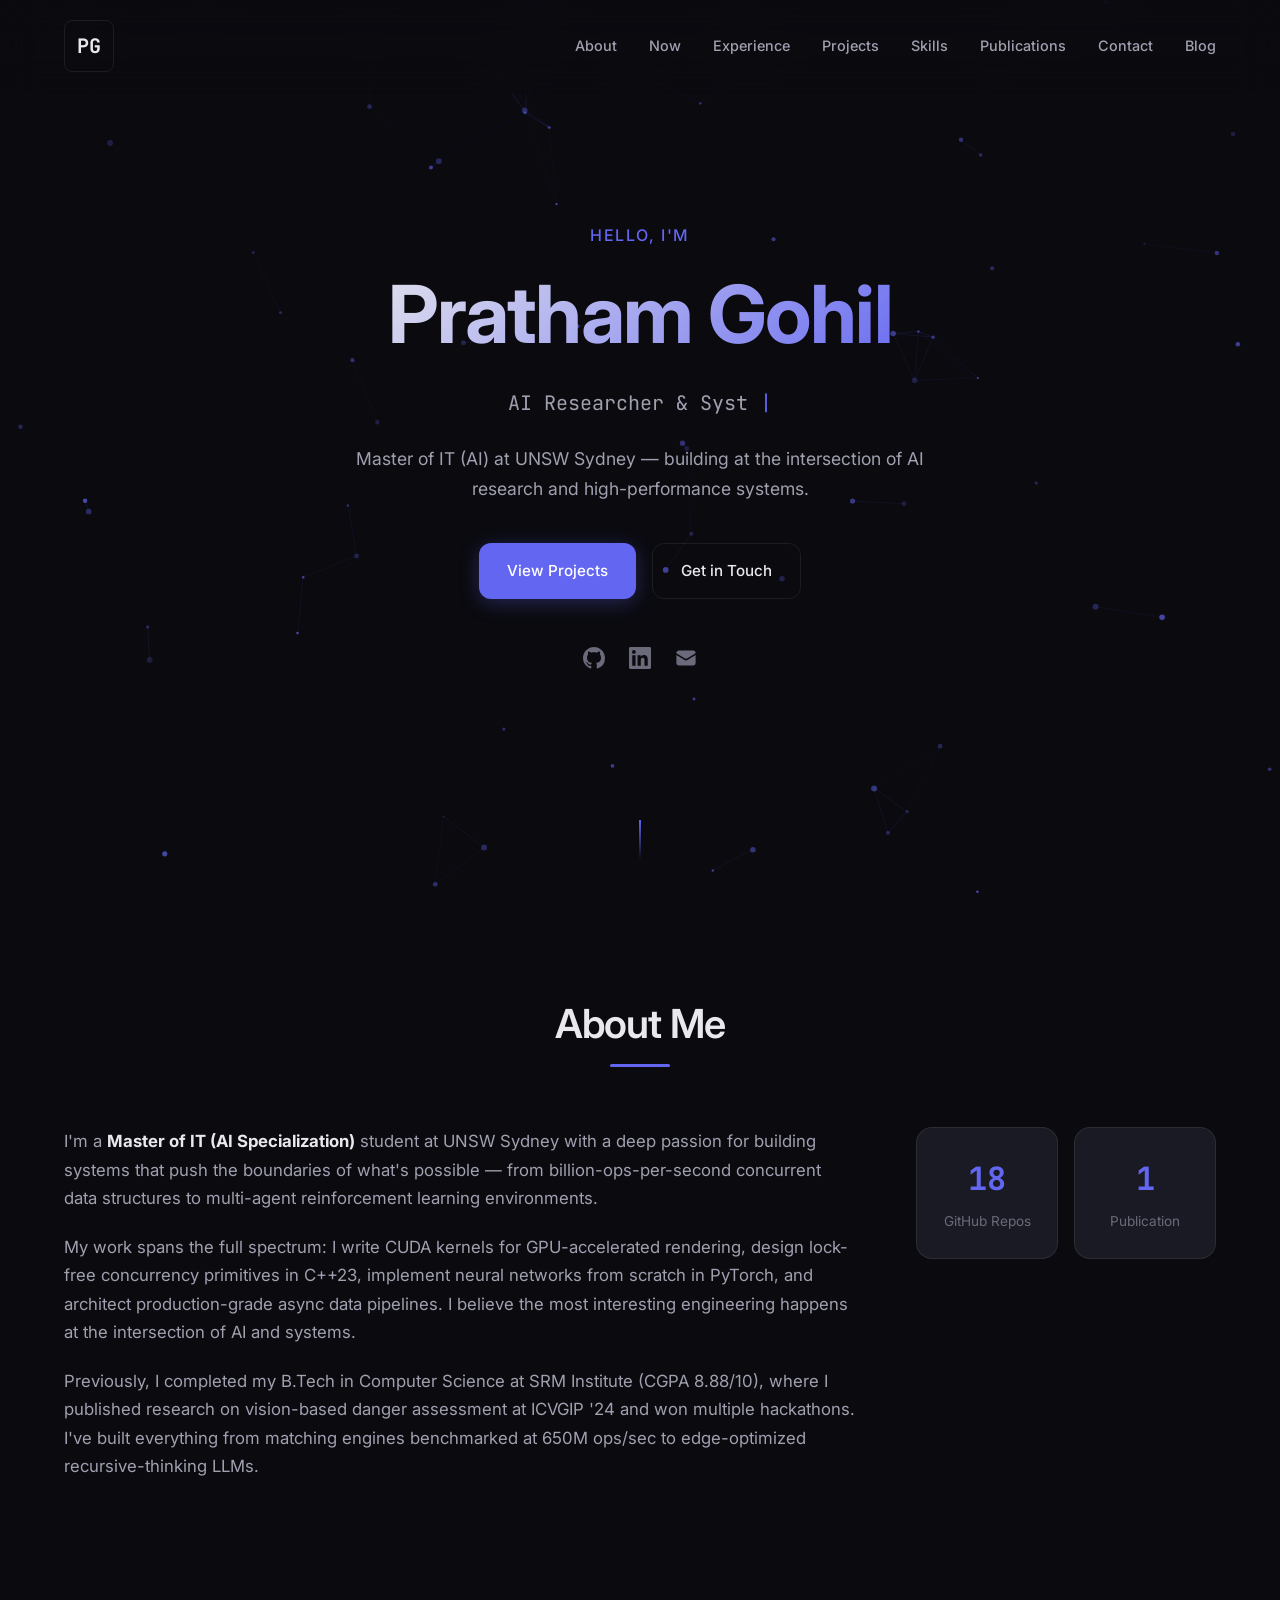
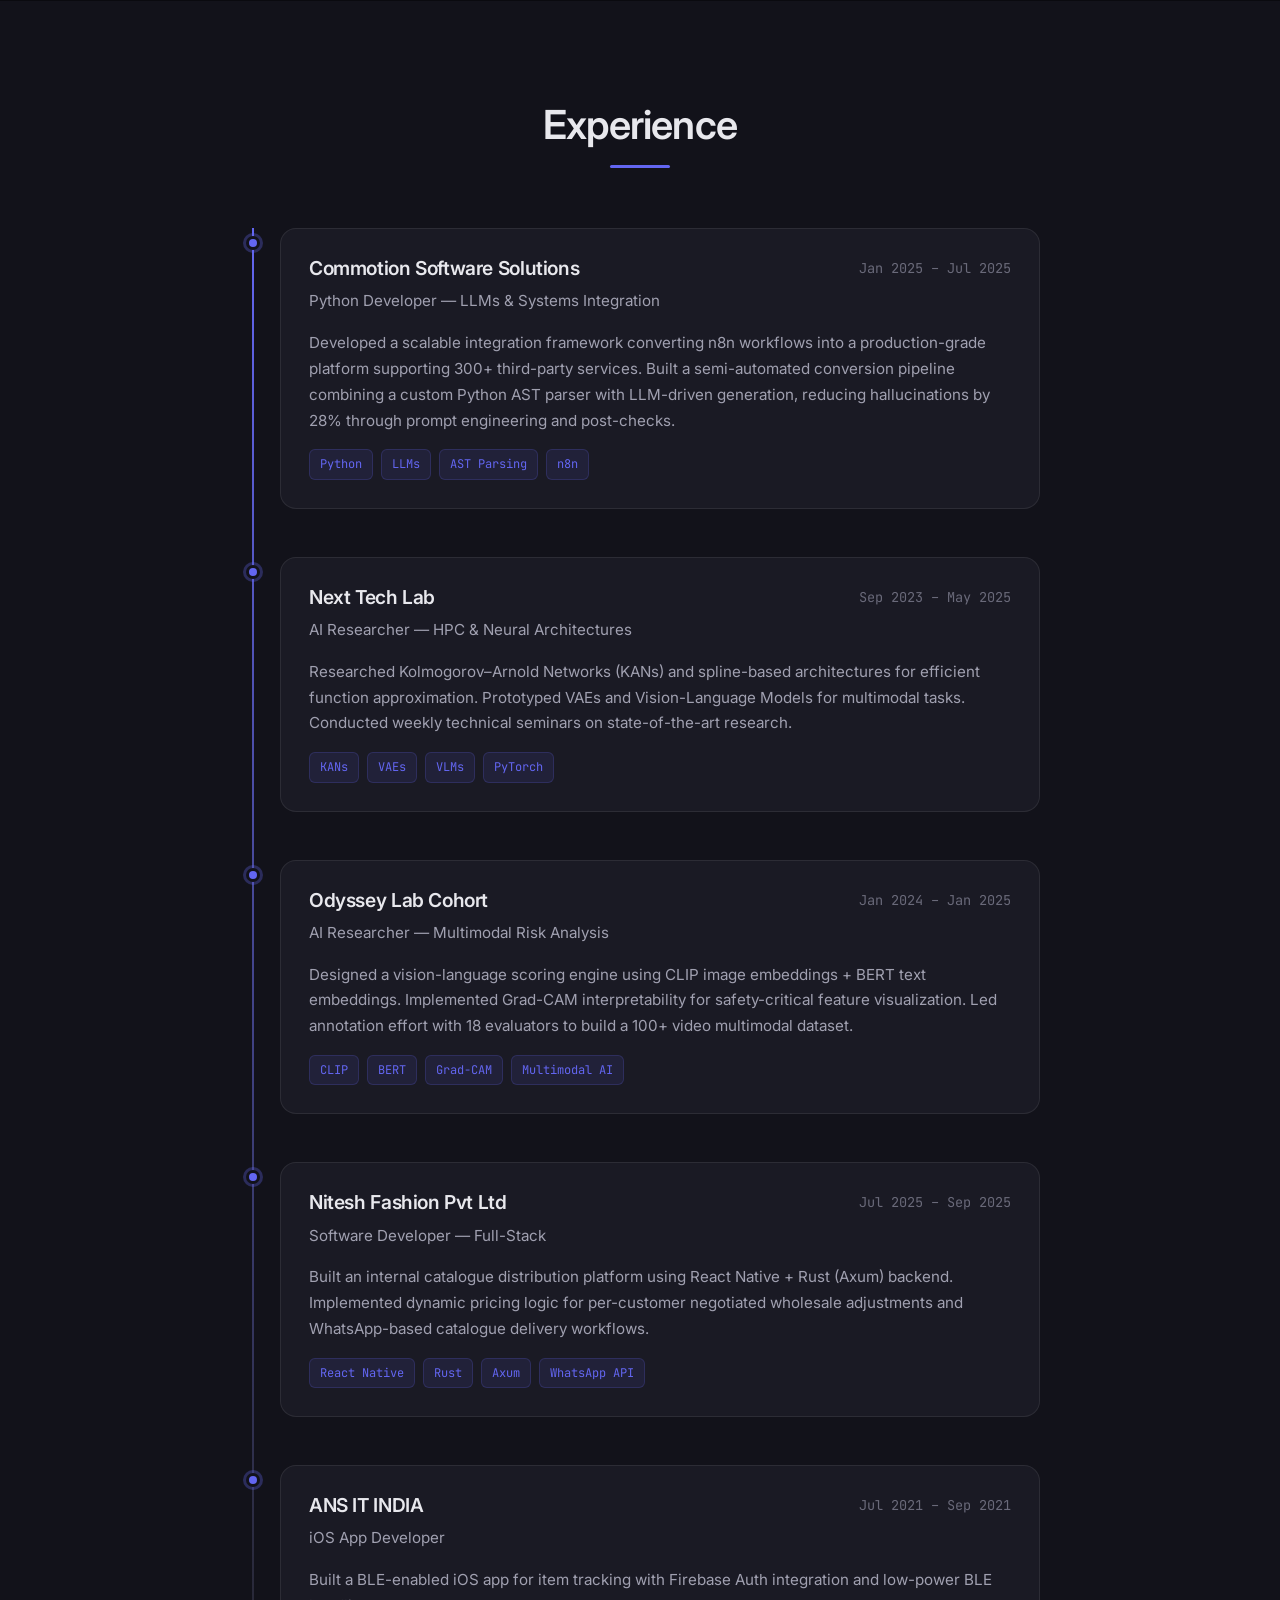
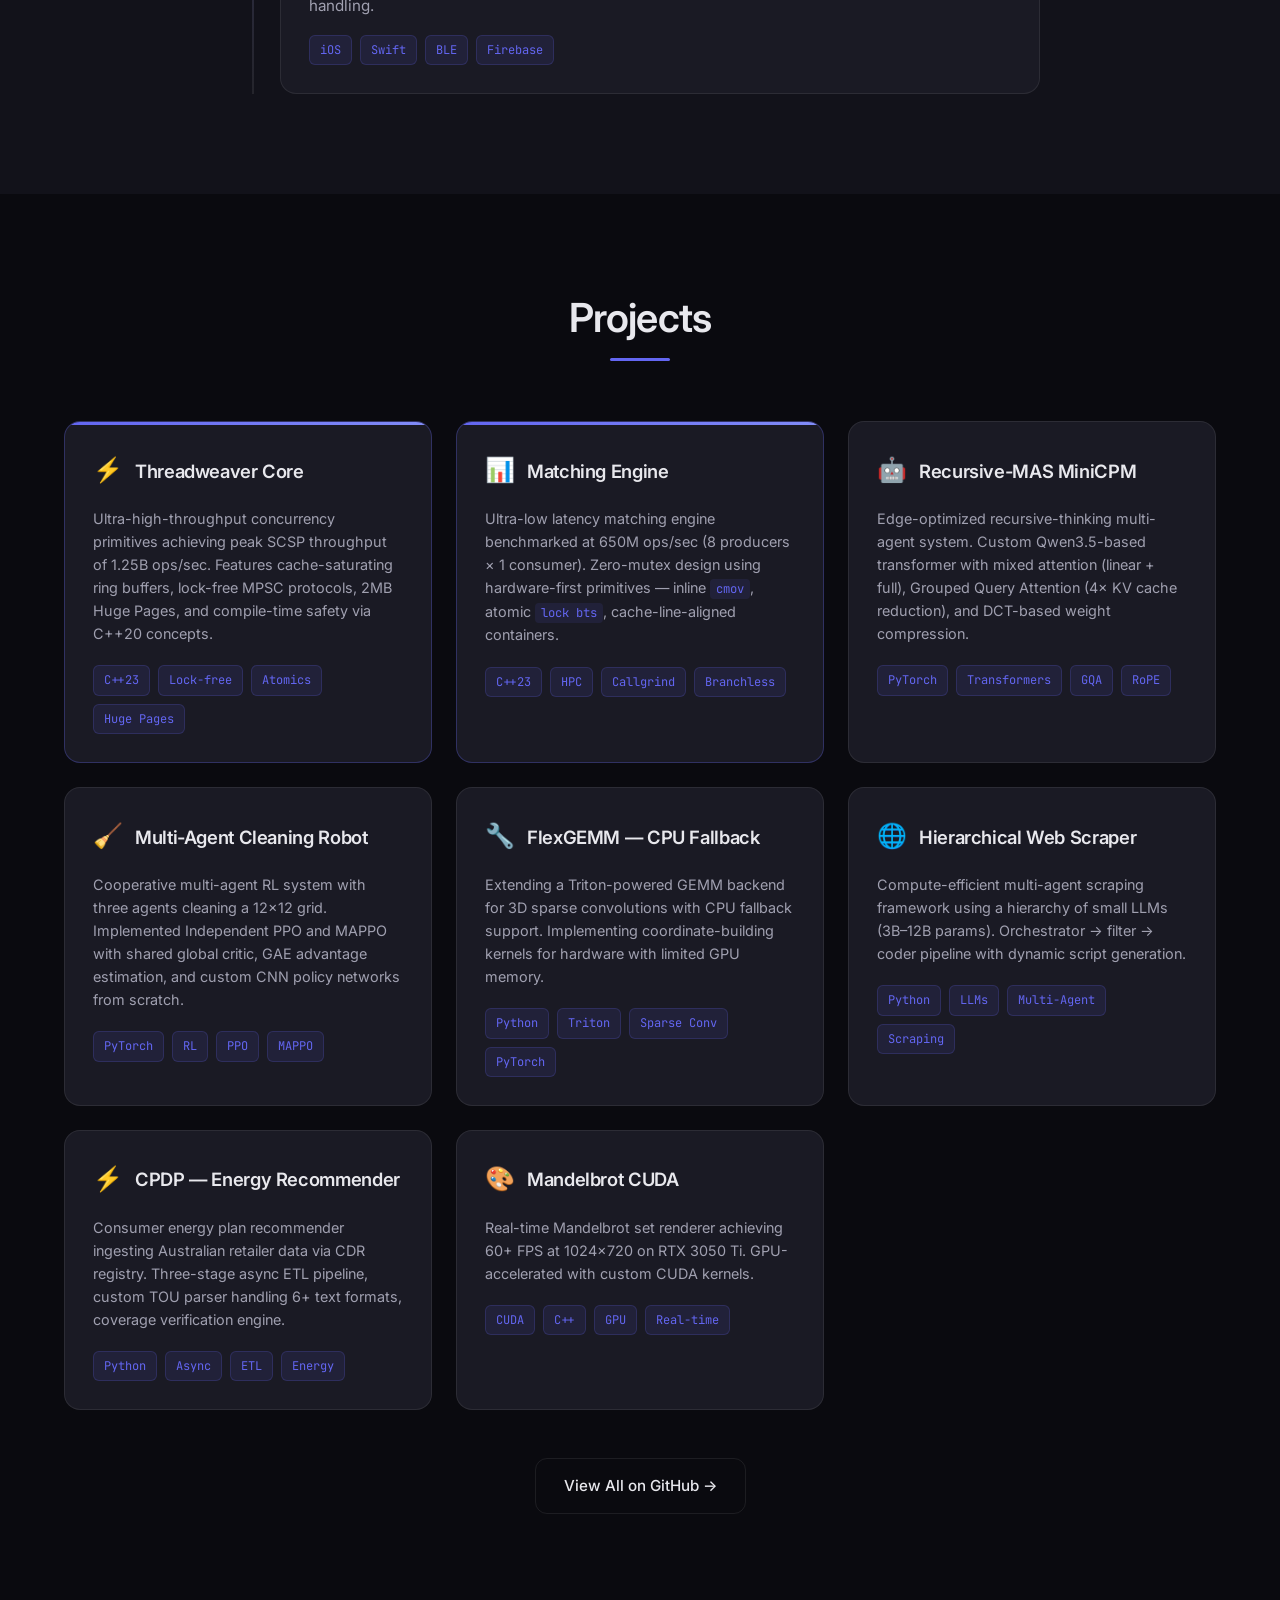
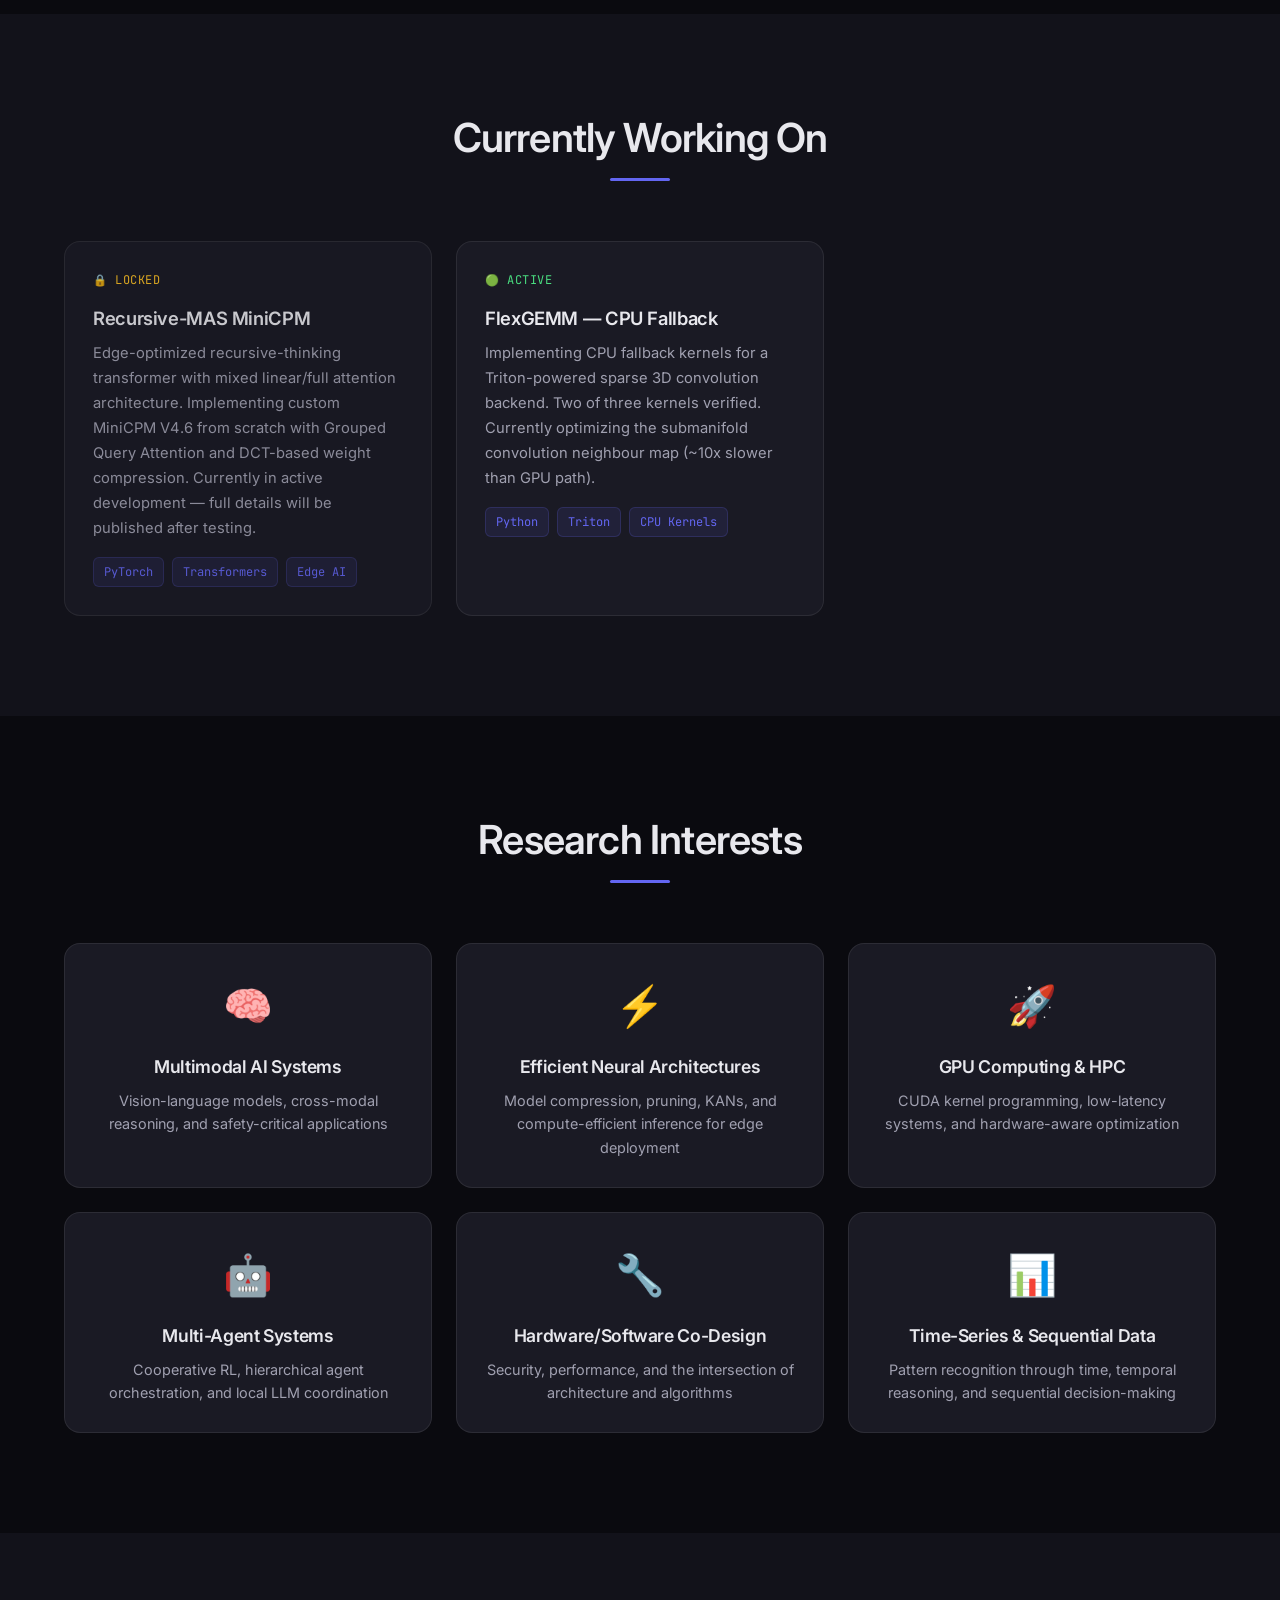
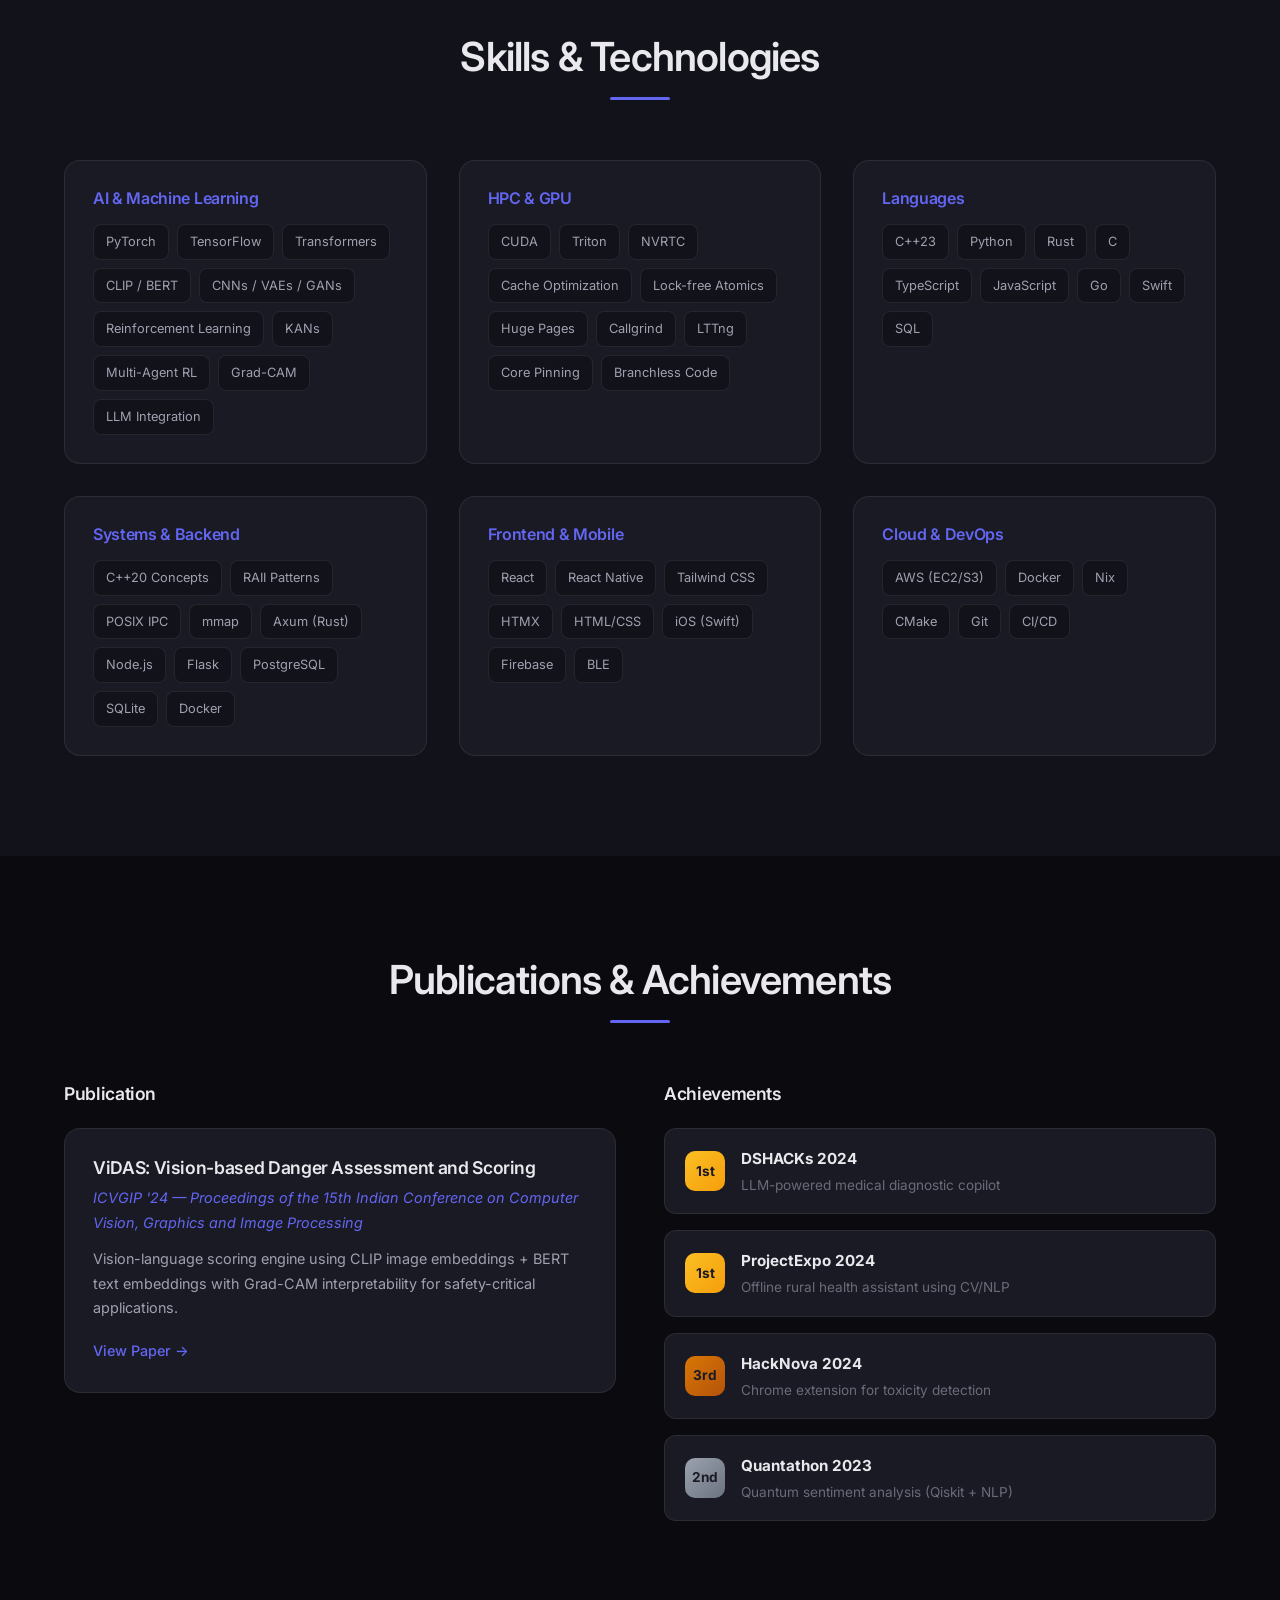
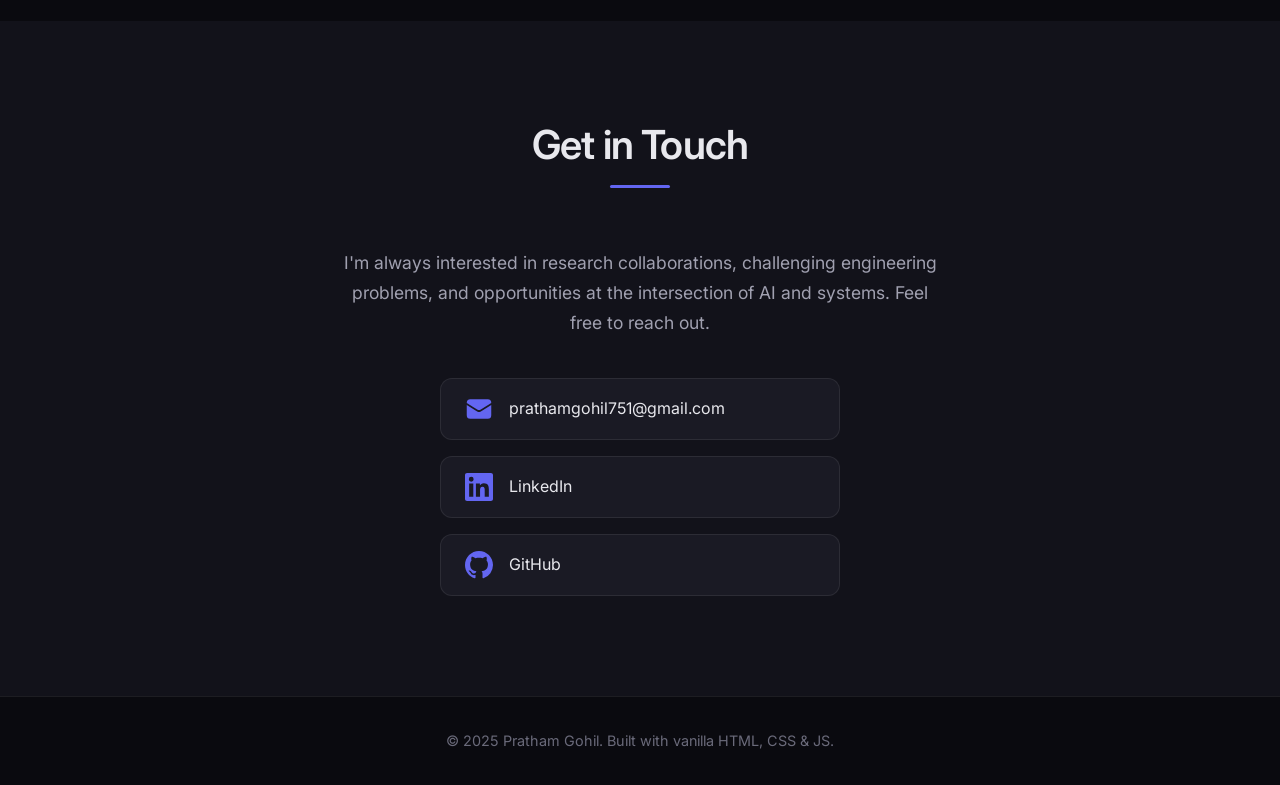
==== index.html @ 74c0bf1a "First commit: Made the website stuff." ====
<!DOCTYPE html>
<html lang="en">
<head>
    <meta charset="UTF-8">
    <meta name="viewport" content="width=device-width, initial-scale=1.0">
    <title>Pratham Gohil — AI & Systems Engineer</title>
    <meta name="description" content="Pratham Gohil — Master of IT (AI) at UNSW. Building at the intersection of AI/ML research and high-performance systems.">
    <link rel="stylesheet" href="styles.css">
    <link rel="icon" type="image/svg+xml" href="favicon.svg">
    <link rel="preconnect" href="https://fonts.googleapis.com">
    <link rel="preconnect" href="https://fonts.gstatic.com" crossorigin>
    <link href="https://fonts.googleapis.com/css2?family=Inter:wght@300;400;500;600;700&family=JetBrains+Mono:wght@400;500;700&display=swap" rel="stylesheet">
</head>
<body>
    <!-- Navigation -->
    <nav class="navbar" id="navbar">
        <div class="nav-container">
            <a href="#hero" class="nav-logo">PG</a>
            <button class="nav-toggle" id="navToggle" aria-label="Toggle navigation">
                <span></span><span></span><span></span>
            </button>
            <ul class="nav-links" id="navLinks">
                <li><a href="#about">About</a></li>
                <li><a href="#now">Now</a></li>
                <li><a href="#experience">Experience</a></li>
                <li><a href="#projects">Projects</a></li>
                <li><a href="#skills">Skills</a></li>
                <li><a href="#publications">Publications</a></li>
                <li><a href="#contact">Contact</a></li>
                <li><a href="blog.html">Blog</a></li>
            </ul>
        </div>
    </nav>

    <!-- Hero Section -->
    <section class="hero" id="hero">
        <div class="hero-bg">
            <canvas id="heroCanvas"></canvas>
        </div>
        <div class="hero-content">
            <p class="hero-greeting">Hello, I'm</p>
            <h1 class="hero-name">Pratham Gohil</h1>
            <div class="hero-tagline">
                <span class="tagline-line" id="taglineLine"></span>
                <span class="cursor">|</span>
            </div>
            <p class="hero-subtitle">Master of IT (AI) at UNSW Sydney — building at the intersection of AI research and high-performance systems.</p>
            <div class="hero-cta">
                <a href="#projects" class="btn btn-primary">View Projects</a>
                <a href="#contact" class="btn btn-outline">Get in Touch</a>
            </div>
            <div class="hero-links">
                <a href="https://github.com/RisingRedstone" target="_blank" rel="noopener" aria-label="GitHub">
                    <svg viewBox="0 0 24 24" width="22" height="22" fill="currentColor"><path d="M12 0C5.37 0 0 5.37 0 12c0 5.31 3.435 9.795 8.205 11.385.6.105.825-.255.825-.57 0-.285-.015-1.23-.015-2.235-3.015.555-3.795-.735-4.035-1.41-.135-.345-.72-1.41-1.23-1.695-.42-.225-1.02-.78-.015-.795.945-.015 1.62.87 1.845 1.23 1.08 1.815 2.805 1.305 3.495.99.105-.78.42-1.305.765-1.605-2.67-.3-5.46-1.335-5.46-5.925 0-1.305.465-2.385 1.23-3.225-.12-.3-.54-1.53.12-3.18 0 0 1.005-.315 3.3 1.23.96-.27 1.98-.405 3-.405s2.04.135 3 .405c2.295-1.56 3.3-1.23 3.3-1.23.66 1.65.24 2.88.12 3.18.765.84 1.23 1.905 1.23 3.225 0 4.605-2.805 5.625-5.475 5.925.435.375.81 1.095.81 2.22 0 1.605-.015 2.895-.015 3.3 0 .315.225.69.825.57A12.02 12.02 0 0024 12c0-6.63-5.37-12-12-12z"/></svg>
                </a>
                <a href="https://linkedin.com/in/pratham-gohil-110802173/" target="_blank" rel="noopener" aria-label="LinkedIn">
                    <svg viewBox="0 0 24 24" width="22" height="22" fill="currentColor"><path d="M20.447 20.452h-3.554v-5.569c0-1.328-.027-3.037-1.852-3.037-1.853 0-2.136 1.445-2.136 2.939v5.667H9.351V9h3.414v1.561h.046c.477-.9 1.637-1.85 3.37-1.85 3.601 0 4.267 2.37 4.267 5.455v6.286zM5.337 7.433a2.062 2.062 0 01-2.063-2.065 2.064 2.064 0 112.063 2.065zm1.782 13.019H3.555V9h3.564v11.452zM22.225 0H1.771C.792 0 0 .774 0 1.729v20.542C0 23.227.792 24 1.771 24h20.451C23.2 24 24 23.227 24 22.271V1.729C24 .774 23.2 0 22.222 0h.003z"/></svg>
                </a>
                <a href="mailto:prathamgohil751@gmail.com" aria-label="Email">
                    <svg viewBox="0 0 24 24" width="22" height="22" fill="currentColor"><path d="M1.5 8.67v8.58a3 3 0 003 3h15a3 3 0 003-3V8.67l-8.928 5.493a3 3 0 01-3.144 0L1.5 8.67z"/><path d="M22.5 6.908V6.72a3 3 0 00-3-3h-15a3 3 0 00-3 3v.188l8.928 5.493a3 3 0 003.144 0l8.928-5.493z"/></svg>
                </a>
            </div>
        </div>
        <div class="scroll-indicator">
            <span></span>
        </div>
    </section>

    <!-- About Section -->
    <section class="section" id="about">
        <div class="container">
            <h2 class="section-title">About Me</h2>
            <div class="about-grid">
                <div class="about-text">
                    <p>I'm a <strong>Master of IT (AI Specialization)</strong> student at UNSW Sydney with a deep passion for building systems that push the boundaries of what's possible — from billion-ops-per-second concurrent data structures to multi-agent reinforcement learning environments.</p>
                    <p>My work spans the full spectrum: I write CUDA kernels for GPU-accelerated rendering, design lock-free concurrency primitives in C++23, implement neural networks from scratch in PyTorch, and architect production-grade async data pipelines. I believe the most interesting engineering happens at the intersection of AI and systems.</p>
                    <p>Previously, I completed my B.Tech in Computer Science at SRM Institute (CGPA 8.88/10), where I published research on vision-based danger assessment at ICVGIP '24 and won multiple hackathons. I've built everything from matching engines benchmarked at 650M ops/sec to edge-optimized recursive-thinking LLMs.</p>
                </div>
                <div class="about-stats">
                    <div class="stat-card">
                        <span class="stat-number">18</span>
                        <span class="stat-label">GitHub Repos</span>
                    </div>
                    <div class="stat-card">
                        <span class="stat-number">1</span>
                        <span class="stat-label">Publication</span>
                    </div>
                </div>
            </div>
        </div>
    </section>

    <!-- Experience Section -->
    <section class="section section-alt" id="experience">
        <div class="container">
            <h2 class="section-title">Experience</h2>
            <div class="timeline">
                <div class="timeline-item">
                    <div class="timeline-marker"></div>
                    <div class="timeline-content">
                        <div class="timeline-header">
                            <h3>Commotion Software Solutions</h3>
                            <span class="timeline-date">Jan 2025 – Jul 2025</span>
                        </div>
                        <p class="timeline-role">Python Developer — LLMs & Systems Integration</p>
                        <p>Developed a scalable integration framework converting n8n workflows into a production-grade platform supporting 300+ third-party services. Built a semi-automated conversion pipeline combining a custom Python AST parser with LLM-driven generation, reducing hallucinations by 28% through prompt engineering and post-checks.</p>
                        <div class="tech-tags">
                            <span>Python</span><span>LLMs</span><span>AST Parsing</span><span>n8n</span>
                        </div>
                    </div>
                </div>
                <div class="timeline-item">
                    <div class="timeline-marker"></div>
                    <div class="timeline-content">
                        <div class="timeline-header">
                            <h3>Next Tech Lab</h3>
                            <span class="timeline-date">Sep 2023 – May 2025</span>
                        </div>
                        <p class="timeline-role">AI Researcher — HPC & Neural Architectures</p>
                        <p>Researched Kolmogorov–Arnold Networks (KANs) and spline-based architectures for efficient function approximation. Prototyped VAEs and Vision-Language Models for multimodal tasks. Conducted weekly technical seminars on state-of-the-art research.</p>
                        <div class="tech-tags">
                            <span>KANs</span><span>VAEs</span><span>VLMs</span><span>PyTorch</span>
                        </div>
                    </div>
                </div>
                <div class="timeline-item">
                    <div class="timeline-marker"></div>
                    <div class="timeline-content">
                        <div class="timeline-header">
                            <h3>Odyssey Lab Cohort</h3>
                            <span class="timeline-date">Jan 2024 – Jan 2025</span>
                        </div>
                        <p class="timeline-role">AI Researcher — Multimodal Risk Analysis</p>
                        <p>Designed a vision-language scoring engine using CLIP image embeddings + BERT text embeddings. Implemented Grad-CAM interpretability for safety-critical feature visualization. Led annotation effort with 18 evaluators to build a 100+ video multimodal dataset.</p>
                        <div class="tech-tags">
                            <span>CLIP</span><span>BERT</span><span>Grad-CAM</span><span>Multimodal AI</span>
                        </div>
                    </div>
                </div>
                <div class="timeline-item">
                    <div class="timeline-marker"></div>
                    <div class="timeline-content">
                        <div class="timeline-header">
                            <h3>Nitesh Fashion Pvt Ltd</h3>
                            <span class="timeline-date">Jul 2025 – Sep 2025</span>
                        </div>
                        <p class="timeline-role">Software Developer — Full-Stack</p>
                        <p>Built an internal catalogue distribution platform using React Native + Rust (Axum) backend. Implemented dynamic pricing logic for per-customer negotiated wholesale adjustments and WhatsApp-based catalogue delivery workflows.</p>
                        <div class="tech-tags">
                            <span>React Native</span><span>Rust</span><span>Axum</span><span>WhatsApp API</span>
                        </div>
                    </div>
                </div>
                <div class="timeline-item">
                    <div class="timeline-marker"></div>
                    <div class="timeline-content">
                        <div class="timeline-header">
                            <h3>ANS IT INDIA</h3>
                            <span class="timeline-date">Jul 2021 – Sep 2021</span>
                        </div>
                        <p class="timeline-role">iOS App Developer</p>
                        <p>Built a BLE-enabled iOS app for item tracking with Firebase Auth integration and low-power BLE handling.</p>
                        <div class="tech-tags">
                            <span>iOS</span><span>Swift</span><span>BLE</span><span>Firebase</span>
                        </div>
                    </div>
                </div>
            </div>
        </div>
    </section>

    <!-- Projects Section -->
    <section class="section" id="projects">
        <div class="container">
            <h2 class="section-title">Projects</h2>
            <div class="projects-grid">
                <div class="project-card featured">
                    <div class="project-card-header">
                        <span class="project-icon">&#x26A1;</span>
                        <h3><a href="blog-threadweaver.html">Threadweaver Core</a></h3>
                    </div>
                    <p class="project-desc">Ultra-high-throughput concurrency primitives achieving peak SCSP throughput of 1.25B ops/sec. Features cache-saturating ring buffers, lock-free MPSC protocols, 2MB Huge Pages, and compile-time safety via C++20 concepts.</p>
                    <div class="tech-tags">
                        <span>C++23</span><span>Lock-free</span><span>Atomics</span><span>Huge Pages</span>
                    </div>
                </div>

                <div class="project-card featured">
                    <div class="project-card-header">
                        <span class="project-icon">&#x1F4CA;</span>
                        <h3><a href="blog-threadweaver.html">Matching Engine</a></h3>
                    </div>
                    <p class="project-desc">Ultra-low latency matching engine benchmarked at 650M ops/sec (8 producers × 1 consumer). Zero-mutex design using hardware-first primitives — inline <code>cmov</code>, atomic <code>lock bts</code>, cache-line-aligned containers.</p>
                    <div class="tech-tags">
                        <span>C++23</span><span>HPC</span><span>Callgrind</span><span>Branchless</span>
                    </div>
                </div>

                <div class="project-card">
                    <div class="project-card-header">
                        <span class="project-icon">&#x1F916;</span>
                        <h3><a href="blog-recursivemas.html">Recursive-MAS MiniCPM</a></h3>
                    </div>
                    <p class="project-desc">Edge-optimized recursive-thinking multi-agent system. Custom Qwen3.5-based transformer with mixed attention (linear + full), Grouped Query Attention (4× KV cache reduction), and DCT-based weight compression.</p>
                    <div class="tech-tags">
                        <span>PyTorch</span><span>Transformers</span><span>GQA</span><span>RoPE</span>
                    </div>
                </div>

                <div class="project-card">
                    <div class="project-card-header">
                        <span class="project-icon">&#x1F9F9;</span>
                        <h3><a href="blog-cleaning-robot.html">Multi-Agent Cleaning Robot</a></h3>
                    </div>
                    <p class="project-desc">Cooperative multi-agent RL system with three agents cleaning a 12×12 grid. Implemented Independent PPO and MAPPO with shared global critic, GAE advantage estimation, and custom CNN policy networks from scratch.</p>
                    <div class="tech-tags">
                        <span>PyTorch</span><span>RL</span><span>PPO</span><span>MAPPO</span>
                    </div>
                </div>

                <div class="project-card">
                    <div class="project-card-header">
                        <span class="project-icon">&#x1F527;</span>
                        <h3><a href="blog-flexgemm.html">FlexGEMM — CPU Fallback</a></h3>
                    </div>
                    <p class="project-desc">Extending a Triton-powered GEMM backend for 3D sparse convolutions with CPU fallback support. Implementing coordinate-building kernels for hardware with limited GPU memory.</p>
                    <div class="tech-tags">
                        <span>Python</span><span>Triton</span><span>Sparse Conv</span><span>PyTorch</span>
                    </div>
                </div>

                <div class="project-card">
                    <div class="project-card-header">
                        <span class="project-icon">&#x1F310;</span>
                        <h3>Hierarchical Web Scraper</h3>
                    </div>
                    <p class="project-desc">Compute-efficient multi-agent scraping framework using a hierarchy of small LLMs (3B–12B params). Orchestrator → filter → coder pipeline with dynamic script generation.</p>
                    <div class="tech-tags">
                        <span>Python</span><span>LLMs</span><span>Multi-Agent</span><span>Scraping</span>
                    </div>
                </div>

                <div class="project-card">
                    <div class="project-card-header">
                        <span class="project-icon">&#x26A1;</span>
                        <h3>CPDP — Energy Recommender</h3>
                    </div>
                    <p class="project-desc">Consumer energy plan recommender ingesting Australian retailer data via CDR registry. Three-stage async ETL pipeline, custom TOU parser handling 6+ text formats, coverage verification engine.</p>
                    <div class="tech-tags">
                        <span>Python</span><span>Async</span><span>ETL</span><span>Energy</span>
                    </div>
                </div>

                <div class="project-card">
                    <div class="project-card-header">
                        <span class="project-icon">&#x1F3A8;</span>
                        <h3>Mandelbrot CUDA</h3>
                    </div>
                    <p class="project-desc">Real-time Mandelbrot set renderer achieving 60+ FPS at 1024×720 on RTX 3050 Ti. GPU-accelerated with custom CUDA kernels.</p>
                    <div class="tech-tags">
                        <span>CUDA</span><span>C++</span><span>GPU</span><span>Real-time</span>
                    </div>
                </div>
            </div>
            <div class="projects-more">
                <a href="https://github.com/RisingRedstone" target="_blank" rel="noopener" class="btn btn-outline">View All on GitHub →</a>
            </div>
        </div>
    </section>

    <!-- Currently Working On Section -->
    <section class="section section-alt" id="now">
        <div class="container">
            <h2 class="section-title">Currently Working On</h2>
            <div class="now-grid">
                <div class="now-card locked">
                    <div class="now-card-header">
                        <span class="now-status">&#x1F512;</span>
                        <span class="now-label locked-label">Locked</span>
                    </div>
                    <h3>Recursive-MAS MiniCPM</h3>
                    <p>Edge-optimized recursive-thinking transformer with mixed linear/full attention architecture. Implementing custom MiniCPM V4.6 from scratch with Grouped Query Attention and DCT-based weight compression. Currently in active development — full details will be published after testing.</p>
                    <div class="tech-tags">
                        <span>PyTorch</span><span>Transformers</span><span>Edge AI</span>
                    </div>
                </div>
                <div class="now-card active">
                    <div class="now-card-header">
                        <span class="now-status">&#x1F7E2;</span>
                        <span class="now-label">Active</span>
                    </div>
                    <h3><a href="blog-flexgemm.html">FlexGEMM — CPU Fallback</a></h3>
                    <p>Implementing CPU fallback kernels for a Triton-powered sparse 3D convolution backend. Two of three kernels verified. Currently optimizing the submanifold convolution neighbour map (~10x slower than GPU path).</p>
                    <div class="tech-tags">
                        <span>Python</span><span>Triton</span><span>CPU Kernels</span>
                    </div>
                </div>
            </div>
        </div>
    </section>

    <!-- Research Interests Section -->
    <section class="section">
        <div class="container">
            <h2 class="section-title">Research Interests</h2>
            <div class="research-grid">
                <div class="research-item">
                    <span class="research-icon">&#x1F9E0;</span>
                    <h3>Multimodal AI Systems</h3>
                    <p>Vision-language models, cross-modal reasoning, and safety-critical applications</p>
                </div>
                <div class="research-item">
                    <span class="research-icon">&#x26A1;</span>
                    <h3>Efficient Neural Architectures</h3>
                    <p>Model compression, pruning, KANs, and compute-efficient inference for edge deployment</p>
                </div>
                <div class="research-item">
                    <span class="research-icon">&#x1F680;</span>
                    <h3>GPU Computing & HPC</h3>
                    <p>CUDA kernel programming, low-latency systems, and hardware-aware optimization</p>
                </div>
                <div class="research-item">
                    <span class="research-icon">&#x1F916;</span>
                    <h3>Multi-Agent Systems</h3>
                    <p>Cooperative RL, hierarchical agent orchestration, and local LLM coordination</p>
                </div>
                <div class="research-item">
                    <span class="research-icon">&#x1F527;</span>
                    <h3>Hardware/Software Co-Design</h3>
                    <p>Security, performance, and the intersection of architecture and algorithms</p>
                </div>
                <div class="research-item">
                    <span class="research-icon">&#x1F4CA;</span>
                    <h3>Time-Series & Sequential Data</h3>
                    <p>Pattern recognition through time, temporal reasoning, and sequential decision-making</p>
                </div>
            </div>
        </div>
    </section>

    <!-- Skills Section -->
    <section class="section section-alt" id="skills">
        <div class="container">
            <h2 class="section-title">Skills & Technologies</h2>
            <div class="skills-grid">
                <div class="skill-category">
                    <h3>AI & Machine Learning</h3>
                    <div class="skill-items">
                        <span>PyTorch</span>
                        <span>TensorFlow</span>
                        <span>Transformers</span>
                        <span>CLIP / BERT</span>
                        <span>CNNs / VAEs / GANs</span>
                        <span>Reinforcement Learning</span>
                        <span>KANs</span>
                        <span>Multi-Agent RL</span>
                        <span>Grad-CAM</span>
                        <span>LLM Integration</span>
                    </div>
                </div>
                <div class="skill-category">
                    <h3>HPC & GPU</h3>
                    <div class="skill-items">
                        <span>CUDA</span>
                        <span>Triton</span>
                        <span>NVRTC</span>
                        <span>Cache Optimization</span>
                        <span>Lock-free Atomics</span>
                        <span>Huge Pages</span>
                        <span>Callgrind</span>
                        <span>LTTng</span>
                        <span>Core Pinning</span>
                        <span>Branchless Code</span>
                    </div>
                </div>
                <div class="skill-category">
                    <h3>Languages</h3>
                    <div class="skill-items">
                        <span>C++23</span>
                        <span>Python</span>
                        <span>Rust</span>
                        <span>C</span>
                        <span>TypeScript</span>
                        <span>JavaScript</span>
                        <span>Go</span>
                        <span>Swift</span>
                        <span>SQL</span>
                    </div>
                </div>
                <div class="skill-category">
                    <h3>Systems & Backend</h3>
                    <div class="skill-items">
                        <span>C++20 Concepts</span>
                        <span>RAII Patterns</span>
                        <span>POSIX IPC</span>
                        <span>mmap</span>
                        <span>Axum (Rust)</span>
                        <span>Node.js</span>
                        <span>Flask</span>
                        <span>PostgreSQL</span>
                        <span>SQLite</span>
                        <span>Docker</span>
                    </div>
                </div>
                <div class="skill-category">
                    <h3>Frontend & Mobile</h3>
                    <div class="skill-items">
                        <span>React</span>
                        <span>React Native</span>
                        <span>Tailwind CSS</span>
                        <span>HTMX</span>
                        <span>HTML/CSS</span>
                        <span>iOS (Swift)</span>
                        <span>Firebase</span>
                        <span>BLE</span>
                    </div>
                </div>
                <div class="skill-category">
                    <h3>Cloud & DevOps</h3>
                    <div class="skill-items">
                        <span>AWS (EC2/S3)</span>
                        <span>Docker</span>
                        <span>Nix</span>
                        <span>CMake</span>
                        <span>Git</span>
                        <span>CI/CD</span>
                    </div>
                </div>
            </div>
        </div>
    </section>

    <!-- Publications Section -->
    <section class="section" id="publications">
        <div class="container">
            <h2 class="section-title">Publications & Achievements</h2>
            <div class="pub-achieve-grid">
                <div class="pub-section">
                    <h3>Publication</h3>
                    <div class="pub-card">
                        <h4>ViDAS: Vision-based Danger Assessment and Scoring</h4>
                        <p class="pub-venue">ICVGIP '24 — Proceedings of the 15th Indian Conference on Computer Vision, Graphics and Image Processing</p>
                        <p class="pub-desc">Vision-language scoring engine using CLIP image embeddings + BERT text embeddings with Grad-CAM interpretability for safety-critical applications.</p>
                        <a href="https://dl.acm.org/doi/10.1145/3702250.3702279" target="_blank" rel="noopener" class="pub-link">View Paper →</a>
                    </div>
                </div>
                <div class="achieve-section">
                    <h3>Achievements</h3>
                    <div class="achieve-list">
                        <div class="achieve-item">
                            <span class="achieve-badge gold">1st</span>
                            <div>
                                <strong>DSHACKs 2024</strong>
                                <p>LLM-powered medical diagnostic copilot</p>
                            </div>
                        </div>
                        <div class="achieve-item">
                            <span class="achieve-badge gold">1st</span>
                            <div>
                                <strong>ProjectExpo 2024</strong>
                                <p>Offline rural health assistant using CV/NLP</p>
                            </div>
                        </div>
                        <div class="achieve-item">
                            <span class="achieve-badge bronze">3rd</span>
                            <div>
                                <strong>HackNova 2024</strong>
                                <p>Chrome extension for toxicity detection</p>
                            </div>
                        </div>
                        <div class="achieve-item">
                            <span class="achieve-badge silver">2nd</span>
                            <div>
                                <strong>Quantathon 2023</strong>
                                <p>Quantum sentiment analysis (Qiskit + NLP)</p>
                            </div>
                        </div>
                    </div>
                </div>
            </div>
        </div>
    </section>

    <!-- Contact Section -->
    <section class="section section-alt" id="contact">
        <div class="container">
            <h2 class="section-title">Get in Touch</h2>
            <div class="contact-content">
                <p class="contact-text">I'm always interested in research collaborations, challenging engineering problems, and opportunities at the intersection of AI and systems. Feel free to reach out.</p>
                <div class="contact-links">
                    <a href="mailto:prathamgohil751@gmail.com" class="contact-card">
                        <svg viewBox="0 0 24 24" width="28" height="28" fill="currentColor"><path d="M1.5 8.67v8.58a3 3 0 003 3h15a3 3 0 003-3V8.67l-8.928 5.493a3 3 0 01-3.144 0L1.5 8.67z"/><path d="M22.5 6.908V6.72a3 3 0 00-3-3h-15a3 3 0 00-3 3v.188l8.928 5.493a3 3 0 003.144 0l8.928-5.493z"/></svg>
                        <span>prathamgohil751@gmail.com</span>
                    </a>
                    <a href="https://linkedin.com/in/pratham-gohil-110802173/" target="_blank" rel="noopener" class="contact-card">
                        <svg viewBox="0 0 24 24" width="28" height="28" fill="currentColor"><path d="M20.447 20.452h-3.554v-5.569c0-1.328-.027-3.037-1.852-3.037-1.853 0-2.136 1.445-2.136 2.939v5.667H9.351V9h3.414v1.561h.046c.477-.9 1.637-1.85 3.37-1.85 3.601 0 4.267 2.37 4.267 5.455v6.286zM5.337 7.433a2.062 2.062 0 01-2.063-2.065 2.064 2.064 0 112.063 2.065zm1.782 13.019H3.555V9h3.564v11.452zM22.225 0H1.771C.792 0 0 .774 0 1.729v20.542C0 23.227.792 24 1.771 24h20.451C23.2 24 24 23.227 24 22.271V1.729C24 .774 23.2 0 22.222 0h.003z"/></svg>
                        <span>LinkedIn</span>
                    </a>
                    <a href="https://github.com/RisingRedstone" target="_blank" rel="noopener" class="contact-card">
                        <svg viewBox="0 0 24 24" width="28" height="28" fill="currentColor"><path d="M12 0C5.37 0 0 5.37 0 12c0 5.31 3.435 9.795 8.205 11.385.6.105.825-.255.825-.57 0-.285-.015-1.23-.015-2.235-3.015.555-3.795-.735-4.035-1.41-.135-.345-.72-1.41-1.23-1.695-.42-.225-1.02-.78-.015-.795.945-.015 1.62.87 1.845 1.23 1.08 1.815 2.805 1.305 3.495.99.105-.78.42-1.305.765-1.605-2.67-.3-5.46-1.335-5.46-5.925 0-1.305.465-2.385 1.23-3.225-.12-.3-.54-1.53.12-3.18 0 0 1.005-.315 3.3 1.23.96-.27 1.98-.405 3-.405s2.04.135 3 .405c2.295-1.56 3.3-1.23 3.3-1.23.66 1.65.24 2.88.12 3.18.765.84 1.23 1.905 1.23 3.225 0 4.605-2.805 5.625-5.475 5.925.435.375.81 1.095.81 2.22 0 1.605-.015 2.895-.015 3.3 0 .315.225.69.825.57A12.02 12.02 0 0024 12c0-6.63-5.37-12-12-12z"/></svg>
                        <span>GitHub</span>
                    </a>
                </div>
            </div>
        </div>
    </section>

    <!-- Footer -->
    <footer class="footer">
        <div class="container">
            <p>&copy; 2025 Pratham Gohil. Built with vanilla HTML, CSS & JS.</p>
        </div>
    </footer>

    <script src="script.js"></script>
</body>
</html>
---- styles.css ----
/* ===== CSS Reset & Variables ===== */
*, *::before, *::after {
    margin: 0;
    padding: 0;
    box-sizing: border-box;
}

:root {
    /* Colors */
    --bg-primary: #0a0a0f;
    --bg-secondary: #12121a;
    --bg-card: #1a1a24;
    --bg-card-hover: #22222e;
    
    --text-primary: #e8e8ed;
    --text-secondary: #a0a0b0;
    --text-muted: #6a6a7a;
    
    --accent: #6366f1;
    --accent-hover: #818cf8;
    --accent-glow: rgba(99, 102, 241, 0.3);
    
    --border: rgba(255, 255, 255, 0.08);
    --border-hover: rgba(255, 255, 255, 0.15);
    
    /* Typography */
    --font-sans: 'Inter', -apple-system, BlinkMacSystemFont, 'Segoe UI', sans-serif;
    --font-mono: 'JetBrains Mono', 'Fira Code', monospace;
    
    /* Spacing */
    --section-padding: 100px 0;
    --container-max: 1200px;
    
    /* Transitions */
    --transition-fast: 0.15s ease;
    --transition-base: 0.3s ease;
    --transition-slow: 0.5s ease;
}

html {
    scroll-behavior: smooth;
    scroll-padding-top: 80px;
}

body {
    font-family: var(--font-sans);
    background: var(--bg-primary);
    color: var(--text-primary);
    line-height: 1.7;
    overflow-x: hidden;
    -webkit-font-smoothing: antialiased;
    -moz-osx-font-smoothing: grayscale;
}

/* ===== Typography ===== */
h1, h2, h3, h4 {
    font-weight: 600;
    line-height: 1.2;
    letter-spacing: -0.02em;
}

a {
    color: var(--accent);
    text-decoration: none;
    transition: color var(--transition-fast);
}

a:hover {
    color: var(--accent-hover);
}

/* ===== Container ===== */
.container {
    max-width: var(--container-max);
    margin: 0 auto;
    padding: 0 24px;
}

/* ===== Navigation ===== */
.navbar {
    position: fixed;
    top: 0;
    left: 0;
    right: 0;
    z-index: 1000;
    padding: 20px 0;
    background: rgba(10, 10, 15, 0.8);
    backdrop-filter: blur(20px);
    border-bottom: 1px solid transparent;
    transition: all var(--transition-base);
}

.navbar.scrolled {
    padding: 12px 0;
    border-bottom-color: var(--border);
}

.nav-container {
    max-width: var(--container-max);
    margin: 0 auto;
    padding: 0 24px;
    display: flex;
    align-items: center;
    justify-content: space-between;
}

.nav-logo {
    font-family: var(--font-mono);
    font-size: 1.25rem;
    font-weight: 700;
    color: var(--text-primary);
    text-decoration: none;
    padding: 8px 12px;
    border: 1px solid var(--border);
    border-radius: 8px;
    transition: all var(--transition-fast);
}

.nav-logo:hover {
    border-color: var(--accent);
    color: var(--accent);
    box-shadow: 0 0 20px var(--accent-glow);
}

.nav-links {
    display: flex;
    gap: 32px;
    list-style: none;
}

.nav-links a {
    color: var(--text-secondary);
    font-size: 0.9rem;
    font-weight: 500;
    position: relative;
    padding: 4px 0;
}

.nav-links a::after {
    content: '';
    position: absolute;
    bottom: 0;
    left: 0;
    width: 0;
    height: 2px;
    background: var(--accent);
    transition: width var(--transition-base);
}

.nav-links a:hover {
    color: var(--text-primary);
}

.nav-links a:hover::after {
    width: 100%;
}

.nav-toggle {
    display: none;
    flex-direction: column;
    gap: 5px;
    background: none;
    border: none;
    cursor: pointer;
    padding: 8px;
}

.nav-toggle span {
    width: 24px;
    height: 2px;
    background: var(--text-primary);
    transition: all var(--transition-fast);
}

/* ===== Hero Section ===== */
.hero {
    position: relative;
    min-height: 100vh;
    display: flex;
    align-items: center;
    justify-content: center;
    overflow: hidden;
}

.hero-bg {
    position: absolute;
    inset: 0;
    z-index: 0;
}

#heroCanvas {
    width: 100%;
    height: 100%;
    display: block;
}

.hero-content {
    position: relative;
    z-index: 1;
    text-align: center;
    padding: 0 24px;
    max-width: 800px;
}

.hero-greeting {
    font-size: 1rem;
    color: var(--accent);
    font-weight: 500;
    letter-spacing: 0.1em;
    text-transform: uppercase;
    margin-bottom: 16px;
    opacity: 0;
    animation: fadeInUp 0.8s ease forwards 0.2s;
}

.hero-name {
    font-size: clamp(2.5rem, 8vw, 5rem);
    font-weight: 700;
    background: linear-gradient(135deg, var(--text-primary) 0%, var(--accent) 100%);
    -webkit-background-clip: text;
    -webkit-text-fill-color: transparent;
    background-clip: text;
    margin-bottom: 24px;
    opacity: 0;
    animation: fadeInUp 0.8s ease forwards 0.4s;
}

.hero-tagline {
    font-family: var(--font-mono);
    font-size: clamp(1rem, 2.5vw, 1.25rem);
    color: var(--text-secondary);
    margin-bottom: 24px;
    min-height: 1.5em;
    opacity: 0;
    animation: fadeInUp 0.8s ease forwards 0.6s;
}

.cursor {
    animation: blink 1s infinite;
    color: var(--accent);
}

@keyframes blink {
    0%, 50% { opacity: 1; }
    51%, 100% { opacity: 0; }
}

.hero-subtitle {
    font-size: 1.1rem;
    color: var(--text-secondary);
    max-width: 600px;
    margin: 0 auto 40px;
    opacity: 0;
    animation: fadeInUp 0.8s ease forwards 0.8s;
}

.hero-cta {
    display: flex;
    gap: 16px;
    justify-content: center;
    flex-wrap: wrap;
    margin-bottom: 48px;
    opacity: 0;
    animation: fadeInUp 0.8s ease forwards 1s;
}

.hero-links {
    display: flex;
    gap: 24px;
    justify-content: center;
    opacity: 0;
    animation: fadeInUp 0.8s ease forwards 1.2s;
}

.hero-links a {
    color: var(--text-muted);
    transition: all var(--transition-fast);
}

.hero-links a:hover {
    color: var(--accent);
    transform: translateY(-2px);
}

.scroll-indicator {
    position: absolute;
    bottom: 40px;
    left: 50%;
    transform: translateX(-50%);
    opacity: 0;
    animation: fadeIn 1s ease forwards 1.5s;
}

.scroll-indicator span {
    display: block;
    width: 2px;
    height: 40px;
    background: linear-gradient(to bottom, var(--accent), transparent);
    animation: scrollPulse 2s ease-in-out infinite;
}

@keyframes scrollPulse {
    0%, 100% { transform: scaleY(1); opacity: 0.5; }
    50% { transform: scaleY(1.5); opacity: 1; }
}

/* ===== Buttons ===== */
.btn {
    display: inline-flex;
    align-items: center;
    gap: 8px;
    padding: 14px 28px;
    font-size: 0.95rem;
    font-weight: 500;
    border-radius: 12px;
    cursor: pointer;
    transition: all var(--transition-base);
    border: none;
    text-decoration: none;
}

.btn-primary {
    background: var(--accent);
    color: white;
    box-shadow: 0 4px 20px var(--accent-glow);
}

.btn-primary:hover {
    background: var(--accent-hover);
    transform: translateY(-2px);
    box-shadow: 0 8px 30px var(--accent-glow);
    color: white;
}

.btn-outline {
    background: transparent;
    color: var(--text-primary);
    border: 1px solid var(--border);
}

.btn-outline:hover {
    border-color: var(--accent);
    color: var(--accent);
    box-shadow: 0 0 20px var(--accent-glow);
}

/* ===== Sections ===== */
.section {
    padding: var(--section-padding);
    position: relative;
}

.section-alt {
    background: var(--bg-secondary);
}

.section-title {
    font-size: clamp(1.75rem, 4vw, 2.5rem);
    text-align: center;
    margin-bottom: 60px;
    position: relative;
}

.section-title::after {
    content: '';
    display: block;
    width: 60px;
    height: 3px;
    background: var(--accent);
    margin: 16px auto 0;
    border-radius: 2px;
}

/* ===== About Section ===== */
.about-grid {
    display: grid;
    grid-template-columns: 1fr 300px;
    gap: 60px;
    align-items: start;
}

.about-text p {
    color: var(--text-secondary);
    margin-bottom: 20px;
    font-size: 1.05rem;
}

.about-text strong {
    color: var(--text-primary);
}

.about-stats {
    display: grid;
    grid-template-columns: 1fr 1fr;
    gap: 16px;
}

.stat-card {
    background: var(--bg-card);
    border: 1px solid var(--border);
    border-radius: 16px;
    padding: 24px;
    text-align: center;
    transition: all var(--transition-base);
}

.stat-card:hover {
    border-color: var(--accent);
    transform: translateY(-4px);
    box-shadow: 0 8px 30px rgba(0, 0, 0, 0.3);
}

.stat-number {
    display: block;
    font-size: 2rem;
    font-weight: 700;
    color: var(--accent);
    font-family: var(--font-mono);
}

.stat-label {
    display: block;
    font-size: 0.85rem;
    color: var(--text-muted);
    margin-top: 4px;
}

/* ===== Timeline ===== */
.timeline {
    position: relative;
    max-width: 800px;
    margin: 0 auto;
    padding-left: 40px;
}

.timeline::before {
    content: '';
    position: absolute;
    left: 12px;
    top: 0;
    bottom: 0;
    width: 2px;
    background: linear-gradient(to bottom, var(--accent), var(--border));
}

.timeline-item {
    position: relative;
    margin-bottom: 48px;
}

.timeline-item:last-child {
    margin-bottom: 0;
}

.timeline-marker {
    position: absolute;
    left: -34px;
    top: 8px;
    width: 14px;
    height: 14px;
    background: var(--accent);
    border-radius: 50%;
    border: 3px solid var(--bg-secondary);
    box-shadow: 0 0 0 3px var(--accent-glow);
}

.timeline-content {
    background: var(--bg-card);
    border: 1px solid var(--border);
    border-radius: 16px;
    padding: 28px;
    transition: all var(--transition-base);
}

.timeline-content:hover {
    border-color: var(--border-hover);
    transform: translateX(4px);
}

.timeline-header {
    display: flex;
    justify-content: space-between;
    align-items: flex-start;
    gap: 16px;
    margin-bottom: 8px;
    flex-wrap: wrap;
}

.timeline-header h3 {
    font-size: 1.2rem;
    color: var(--text-primary);
}

.timeline-date {
    font-size: 0.85rem;
    color: var(--text-muted);
    font-family: var(--font-mono);
    white-space: nowrap;
}

.timeline-role {
    color: var(--accent);
    font-size: 0.95rem;
    margin-bottom: 12px;
}

.timeline-content p {
    color: var(--text-secondary);
    font-size: 0.95rem;
    margin-bottom: 16px;
}

/* ===== Tech Tags ===== */
.tech-tags {
    display: flex;
    flex-wrap: wrap;
    gap: 8px;
}

.tech-tags span {
    font-size: 0.75rem;
    font-family: var(--font-mono);
    padding: 4px 10px;
    background: rgba(99, 102, 241, 0.1);
    color: var(--accent);
    border-radius: 6px;
    border: 1px solid rgba(99, 102, 241, 0.2);
}

/* ===== Projects Grid ===== */
.projects-grid {
    display: grid;
    grid-template-columns: repeat(auto-fill, minmax(320px, 1fr));
    gap: 24px;
}

.project-card {
    background: var(--bg-card);
    border: 1px solid var(--border);
    border-radius: 16px;
    padding: 28px;
    transition: all var(--transition-base);
    position: relative;
    overflow: hidden;
}

.project-card::before {
    content: '';
    position: absolute;
    top: 0;
    left: 0;
    right: 0;
    height: 3px;
    background: linear-gradient(90deg, var(--accent), transparent);
    opacity: 0;
    transition: opacity var(--transition-base);
}

.project-card:hover {
    border-color: var(--border-hover);
    transform: translateY(-4px);
    box-shadow: 0 12px 40px rgba(0, 0, 0, 0.3);
}

.project-card:hover::before {
    opacity: 1;
}

.project-card.featured {
    border-color: rgba(99, 102, 241, 0.3);
}

.project-card.featured::before {
    opacity: 1;
    background: linear-gradient(90deg, var(--accent), var(--accent-hover));
}

.project-card-header {
    display: flex;
    align-items: center;
    gap: 12px;
    margin-bottom: 16px;
}

.project-icon {
    font-size: 1.5rem;
}

.project-card-header h3 {
    font-size: 1.15rem;
    color: var(--text-primary);
}

.project-desc {
    color: var(--text-secondary);
    font-size: 0.9rem;
    margin-bottom: 20px;
    line-height: 1.6;
}

.project-desc code {
    font-family: var(--font-mono);
    font-size: 0.85em;
    background: rgba(99, 102, 241, 0.1);
    color: var(--accent);
    padding: 2px 6px;
    border-radius: 4px;
}

.projects-more {
    text-align: center;
    margin-top: 48px;
}

/* ===== Skills Grid ===== */
.skills-grid {
    display: grid;
    grid-template-columns: repeat(auto-fill, minmax(280px, 1fr));
    gap: 32px;
}

.skill-category {
    background: var(--bg-card);
    border: 1px solid var(--border);
    border-radius: 16px;
    padding: 28px;
    transition: all var(--transition-base);
}

.skill-category:hover {
    border-color: var(--border-hover);
    transform: translateY(-2px);
}

.skill-category h3 {
    font-size: 1rem;
    color: var(--accent);
    margin-bottom: 16px;
    font-weight: 600;
}

.skill-items {
    display: flex;
    flex-wrap: wrap;
    gap: 8px;
}

.skill-items span {
    font-size: 0.8rem;
    padding: 6px 12px;
    background: var(--bg-secondary);
    color: var(--text-secondary);
    border-radius: 8px;
    border: 1px solid var(--border);
    transition: all var(--transition-fast);
}

.skill-items span:hover {
    color: var(--accent);
    border-color: var(--accent);
    background: rgba(99, 102, 241, 0.1);
}

/* ===== Publications & Achievements ===== */
.pub-achieve-grid {
    display: grid;
    grid-template-columns: 1fr 1fr;
    gap: 48px;
}

.pub-section h3,
.achieve-section h3 {
    font-size: 1.1rem;
    color: var(--text-primary);
    margin-bottom: 24px;
}

.pub-card {
    background: var(--bg-card);
    border: 1px solid var(--border);
    border-radius: 16px;
    padding: 28px;
}

.pub-card h4 {
    font-size: 1.1rem;
    color: var(--text-primary);
    margin-bottom: 8px;
}

.pub-venue {
    font-size: 0.9rem;
    color: var(--accent);
    margin-bottom: 12px;
    font-style: italic;
}

.pub-desc {
    color: var(--text-secondary);
    font-size: 0.9rem;
    margin-bottom: 16px;
}

.pub-link {
    font-size: 0.9rem;
    font-weight: 500;
}

.achieve-list {
    display: flex;
    flex-direction: column;
    gap: 16px;
}

.achieve-item {
    display: flex;
    align-items: center;
    gap: 16px;
    background: var(--bg-card);
    border: 1px solid var(--border);
    border-radius: 12px;
    padding: 16px 20px;
    transition: all var(--transition-base);
}

.achieve-item:hover {
    border-color: var(--border-hover);
    transform: translateX(4px);
}

.achieve-badge {
    flex-shrink: 0;
    width: 40px;
    height: 40px;
    border-radius: 10px;
    display: flex;
    align-items: center;
    justify-content: center;
    font-weight: 700;
    font-size: 0.85rem;
}

.achieve-badge.gold {
    background: linear-gradient(135deg, #fbbf24, #f59e0b);
    color: #1a1a24;
}

.achieve-badge.silver {
    background: linear-gradient(135deg, #9ca3af, #6b7280);
    color: #1a1a24;
}

.achieve-badge.bronze {
    background: linear-gradient(135deg, #d97706, #b45309);
    color: #1a1a24;
}

.achieve-item strong {
    color: var(--text-primary);
    font-size: 0.95rem;
}

.achieve-item p {
    color: var(--text-muted);
    font-size: 0.85rem;
    margin-top: 2px;
}

/* ===== Contact Section ===== */
.contact-content {
    text-align: center;
    max-width: 600px;
    margin: 0 auto;
}

.contact-text {
    color: var(--text-secondary);
    font-size: 1.1rem;
    margin-bottom: 40px;
}

.contact-links {
    display: flex;
    flex-direction: column;
    gap: 16px;
    max-width: 400px;
    margin: 0 auto;
}

.contact-card {
    display: flex;
    align-items: center;
    gap: 16px;
    background: var(--bg-card);
    border: 1px solid var(--border);
    border-radius: 12px;
    padding: 16px 24px;
    color: var(--text-primary);
    transition: all var(--transition-base);
}

.contact-card:hover {
    border-color: var(--accent);
    transform: translateX(4px);
    box-shadow: 0 4px 20px var(--accent-glow);
    color: var(--accent);
}

.contact-card svg {
    flex-shrink: 0;
    color: var(--accent);
}

/* ===== Footer ===== */
.footer {
    padding: 32px 0;
    text-align: center;
    border-top: 1px solid var(--border);
}

.footer p {
    color: var(--text-muted);
    font-size: 0.9rem;
}

/* ===== Animations ===== */
@keyframes fadeInUp {
    from {
        opacity: 0;
        transform: translateY(30px);
    }
    to {
        opacity: 1;
        transform: translateY(0);
    }
}

@keyframes fadeIn {
    from { opacity: 0; }
    to { opacity: 1; }
}

/* Scroll Reveal */
.reveal {
    opacity: 0;
    transform: translateY(40px);
    transition: all 0.8s ease;
}

.reveal.visible {
    opacity: 1;
    transform: translateY(0);
}

/* ===== Research Interests Grid ===== */
.research-grid {
    display: grid;
    grid-template-columns: repeat(auto-fill, minmax(300px, 1fr));
    gap: 24px;
}

.research-item {
    background: var(--bg-card);
    border: 1px solid var(--border);
    border-radius: 16px;
    padding: 28px;
    text-align: center;
    transition: all var(--transition-base);
}

.research-item:hover {
    border-color: var(--accent);
    transform: translateY(-4px);
    box-shadow: 0 8px 30px rgba(0, 0, 0, 0.3);
}

.research-icon {
    font-size: 2.5rem;
    display: block;
    margin-bottom: 16px;
}

.research-item h3 {
    font-size: 1.1rem;
    color: var(--text-primary);
    margin-bottom: 12px;
}

.research-item p {
    color: var(--text-secondary);
    font-size: 0.9rem;
    line-height: 1.6;
}

/* ===== Status Table ===== */
.status-table {
    margin: 24px 0;
    overflow-x: auto;
}

.status-table table {
    width: 100%;
    border-collapse: collapse;
    background: var(--bg-card);
    border: 1px solid var(--border);
    border-radius: 12px;
    overflow: hidden;
}

.status-table thead {
    background: var(--bg-secondary);
}

.status-table th {
    padding: 16px;
    text-align: left;
    font-weight: 600;
    color: var(--text-primary);
    font-size: 0.9rem;
    border-bottom: 1px solid var(--border);
}

.status-table td {
    padding: 16px;
    color: var(--text-secondary);
    font-size: 0.95rem;
    border-bottom: 1px solid var(--border);
}

.status-table tr:last-child td {
    border-bottom: none;
}

.status-table tr:hover {
    background: var(--bg-card-hover);
}

/* ===== Project Card Links ===== */
.project-card-header h3 a {
    color: var(--text-primary);
    text-decoration: none;
    transition: color var(--transition-fast);
}

.project-card-header h3 a:hover {
    color: var(--accent);
}

/* ===== Blog Index Page ===== */
.blog-header {
    padding: 140px 0 60px;
    background: var(--bg-secondary);
    text-align: center;
    border-bottom: 1px solid var(--border);
}

.blog-header-label {
    font-family: var(--font-mono);
    font-size: 0.85rem;
    color: var(--accent);
    letter-spacing: 0.1em;
    text-transform: uppercase;
    margin-bottom: 12px;
}

.blog-header h1 {
    font-size: clamp(2rem, 5vw, 3rem);
    margin-bottom: 16px;
}

.blog-header p {
    color: var(--text-secondary);
    font-size: 1.05rem;
    max-width: 550px;
    margin: 0 auto;
    line-height: 1.7;
}

.blog-grid {
    display: grid;
    grid-template-columns: repeat(auto-fill, minmax(340px, 1fr));
    gap: 28px;
    margin-top: 20px;
}

.blog-card {
    background: var(--bg-card);
    border: 1px solid var(--border);
    border-radius: 16px;
    padding: 28px;
    transition: all var(--transition-base);
    position: relative;
    display: flex;
    flex-direction: column;
}

.blog-card::before {
    content: '';
    position: absolute;
    top: 0;
    left: 0;
    right: 0;
    height: 3px;
    background: linear-gradient(90deg, var(--accent), transparent);
    opacity: 0;
    transition: opacity var(--transition-base);
    border-radius: 16px 16px 0 0;
}

.blog-card:hover {
    border-color: var(--border-hover);
    transform: translateY(-4px);
    box-shadow: 0 12px 40px rgba(0, 0, 0, 0.3);
}

.blog-card:hover::before {
    opacity: 1;
}

.blog-card-top {
    display: flex;
    align-items: center;
    gap: 14px;
    margin-bottom: 20px;
}

.blog-icon {
    font-size: 2rem;
    flex-shrink: 0;
}

.blog-card-meta {
    display: flex;
    flex-direction: column;
    gap: 2px;
}

.blog-category {
    font-family: var(--font-mono);
    font-size: 0.75rem;
    color: var(--accent);
    letter-spacing: 0.05em;
    text-transform: uppercase;
}

.blog-read-time {
    font-size: 0.8rem;
    color: var(--text-muted);
}

.blog-card h2 {
    font-size: 1.25rem;
    margin-bottom: 4px;
    line-height: 1.3;
}

.blog-card h2 a {
    color: var(--text-primary);
    text-decoration: none;
    transition: color var(--transition-fast);
}

.blog-card h2 a:hover {
    color: var(--accent);
}

.blog-subtitle {
    font-size: 0.9rem;
    color: var(--text-muted);
    margin-bottom: 16px;
    font-style: italic;
}

.blog-excerpt {
    color: var(--text-secondary);
    font-size: 0.92rem;
    line-height: 1.7;
    margin-bottom: 20px;
    flex-grow: 1;
}

.blog-card-footer {
    display: flex;
    align-items: center;
    justify-content: space-between;
    gap: 12px;
    margin-top: auto;
}

.blog-read-more {
    color: var(--accent);
    font-weight: 500;
    font-size: 0.9rem;
    white-space: nowrap;
    transition: all var(--transition-fast);
}

.blog-read-more:hover {
    color: var(--accent-hover);
}

/* ===== Currently Working On ===== */
.now-grid {
    display: grid;
    grid-template-columns: repeat(auto-fill, minmax(340px, 1fr));
    gap: 24px;
}

.now-card {
    background: var(--bg-card);
    border: 1px solid var(--border);
    border-radius: 16px;
    padding: 28px;
    transition: all var(--transition-base);
}

.now-card:hover {
    border-color: var(--border-hover);
    transform: translateY(-2px);
}

.now-card-header {
    display: flex;
    align-items: center;
    gap: 8px;
    margin-bottom: 16px;
}

.now-status {
    font-size: 0.7rem;
}

.now-label {
    font-family: var(--font-mono);
    font-size: 0.75rem;
    color: #4ade80;
    letter-spacing: 0.05em;
    text-transform: uppercase;
}

.now-card h3 {
    font-size: 1.15rem;
    margin-bottom: 12px;
}

.now-card h3 a {
    color: var(--text-primary);
    text-decoration: none;
    transition: color var(--transition-fast);
}

.now-card h3 a:hover {
    color: var(--accent);
}

.now-card p {
    color: var(--text-secondary);
    font-size: 0.92rem;
    line-height: 1.7;
    margin-bottom: 16px;
}

.now-card.locked {
    opacity: 0.85;
}

.now-card-header .locked-label {
    color: #fbbf24;
}

.blog-card.locked {
    opacity: 0.85;
}

.blog-locked-badge {
    display: inline-flex;
    align-items: center;
    gap: 4px;
    padding: 4px 10px;
    background: rgba(251, 191, 36, 0.1);
    border: 1px solid rgba(251, 191, 36, 0.3);
    border-radius: 6px;
    color: #fbbf24;
    font-size: 0.75rem;
    font-family: var(--font-mono);
    font-weight: 500;
}

.locked-badge-large {
    display: inline-flex;
    align-items: center;
    gap: 6px;
    padding: 8px 16px;
    background: rgba(251, 191, 36, 0.1);
    border: 1px solid rgba(251, 191, 36, 0.3);
    border-radius: 8px;
    color: #fbbf24;
    font-size: 0.9rem;
    font-family: var(--font-mono);
    font-weight: 500;
}

/* ===== Responsive ===== */
@media (max-width: 1024px) {
    .about-grid {
        grid-template-columns: 1fr;
        gap: 40px;
    }
    
    .about-stats {
        grid-template-columns: repeat(4, 1fr);
    }
    
    .pub-achieve-grid {
        grid-template-columns: 1fr;
        gap: 40px;
    }
}

@media (max-width: 768px) {
    :root {
        --section-padding: 80px 0;
    }
    
    .nav-links {
        position: fixed;
        top: 0;
        right: -100%;
        width: 280px;
        height: 100vh;
        background: var(--bg-secondary);
        flex-direction: column;
        justify-content: center;
        align-items: center;
        gap: 40px;
        transition: right var(--transition-base);
        border-left: 1px solid var(--border);
    }
    
    .nav-links.active {
        right: 0;
    }
    
    .nav-toggle {
        display: flex;
    }
    
    .nav-toggle.active span:nth-child(1) {
        transform: rotate(45deg) translate(5px, 5px);
    }
    
    .nav-toggle.active span:nth-child(2) {
        opacity: 0;
    }
    
    .nav-toggle.active span:nth-child(3) {
        transform: rotate(-45deg) translate(5px, -5px);
    }
    
    .about-stats {
        grid-template-columns: repeat(2, 1fr);
    }
    
    .timeline {
        padding-left: 30px;
    }
    
    .timeline::before {
        left: 8px;
    }
    
    .timeline-marker {
        left: -26px;
        width: 12px;
        height: 12px;
    }
    
    .timeline-header {
        flex-direction: column;
        gap: 4px;
    }
    
    .projects-grid {
        grid-template-columns: 1fr;
    }
    
    .skills-grid {
        grid-template-columns: 1fr;
    }
    
    .hero-cta {
        flex-direction: column;
        align-items: center;
    }
    
    .btn {
        width: 100%;
        max-width: 280px;
        justify-content: center;
    }
}

@media (max-width: 480px) {
    .hero-name {
        font-size: 2.5rem;
    }
    
    .section-title {
        font-size: 1.75rem;
    }
    
    .about-stats {
        grid-template-columns: 1fr 1fr;
    }
    
    .stat-card {
        padding: 20px 16px;
    }
    
    .stat-number {
        font-size: 1.5rem;
    }
}
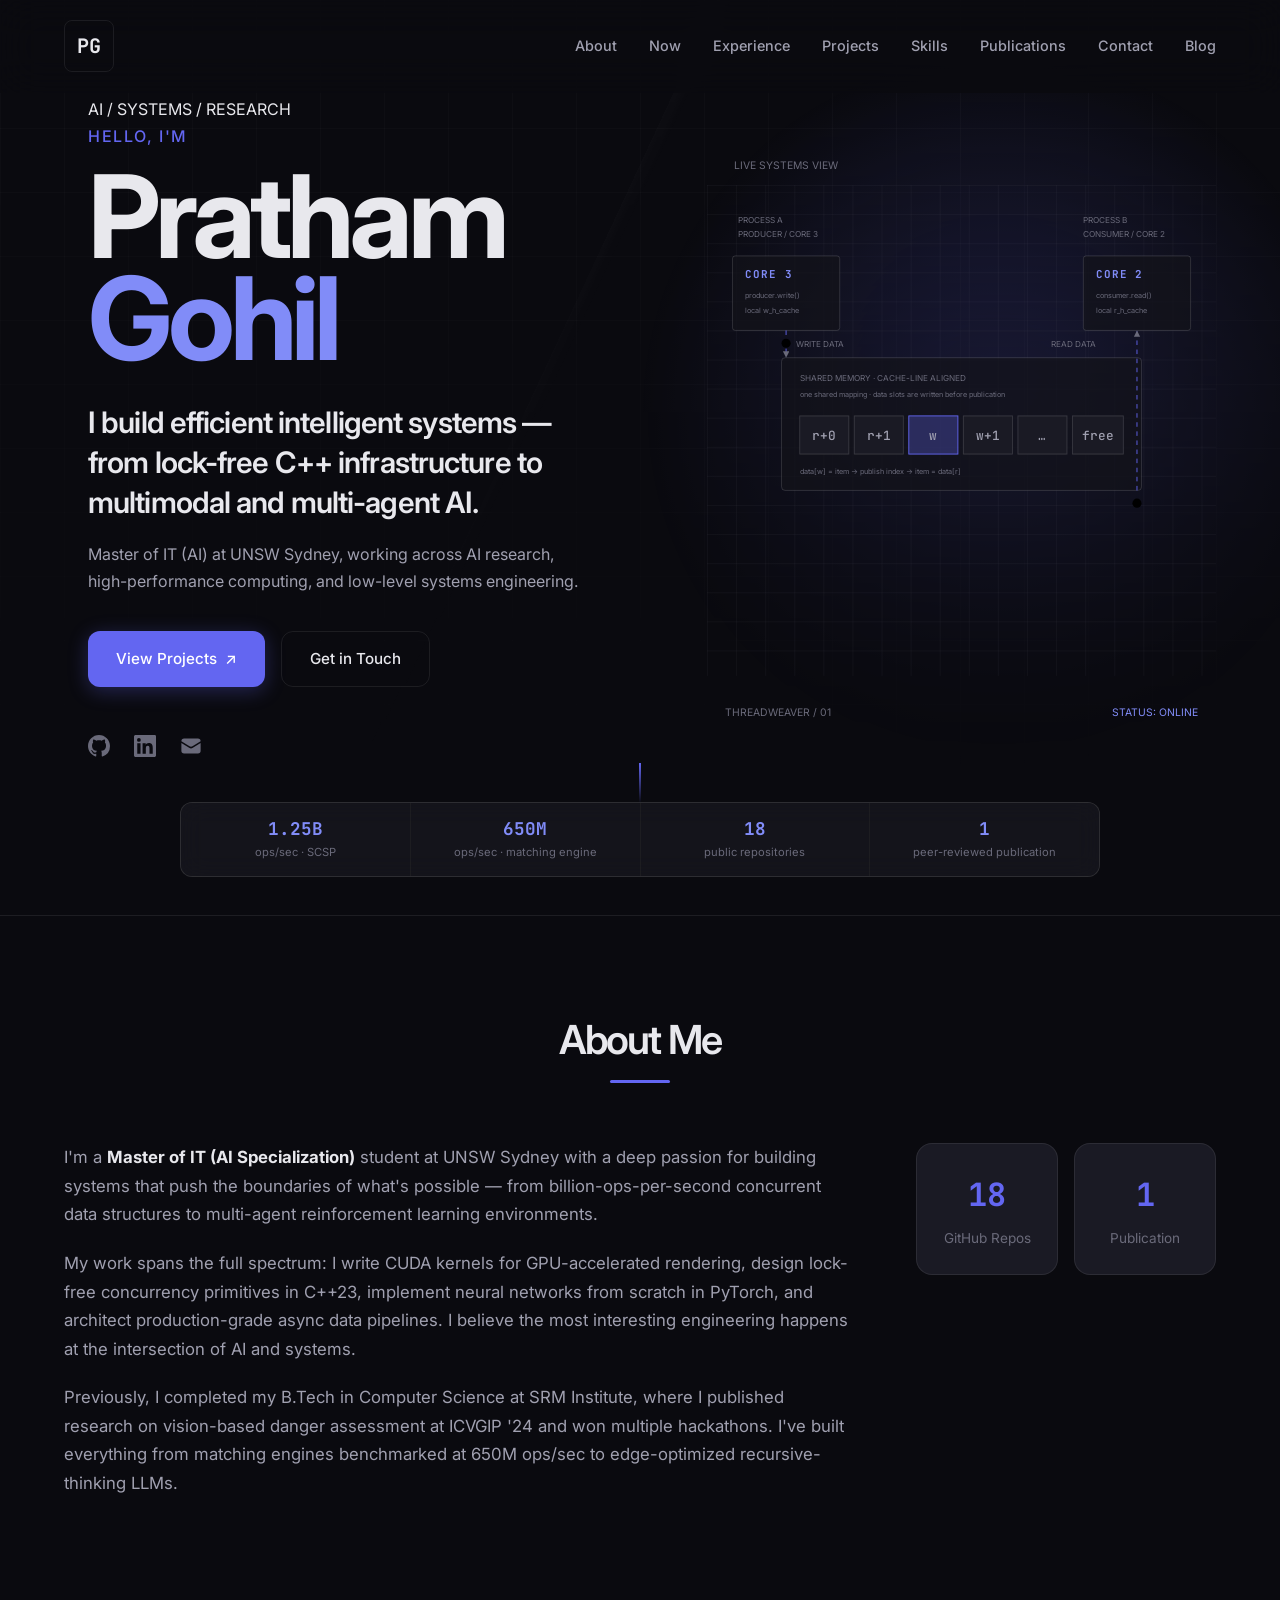
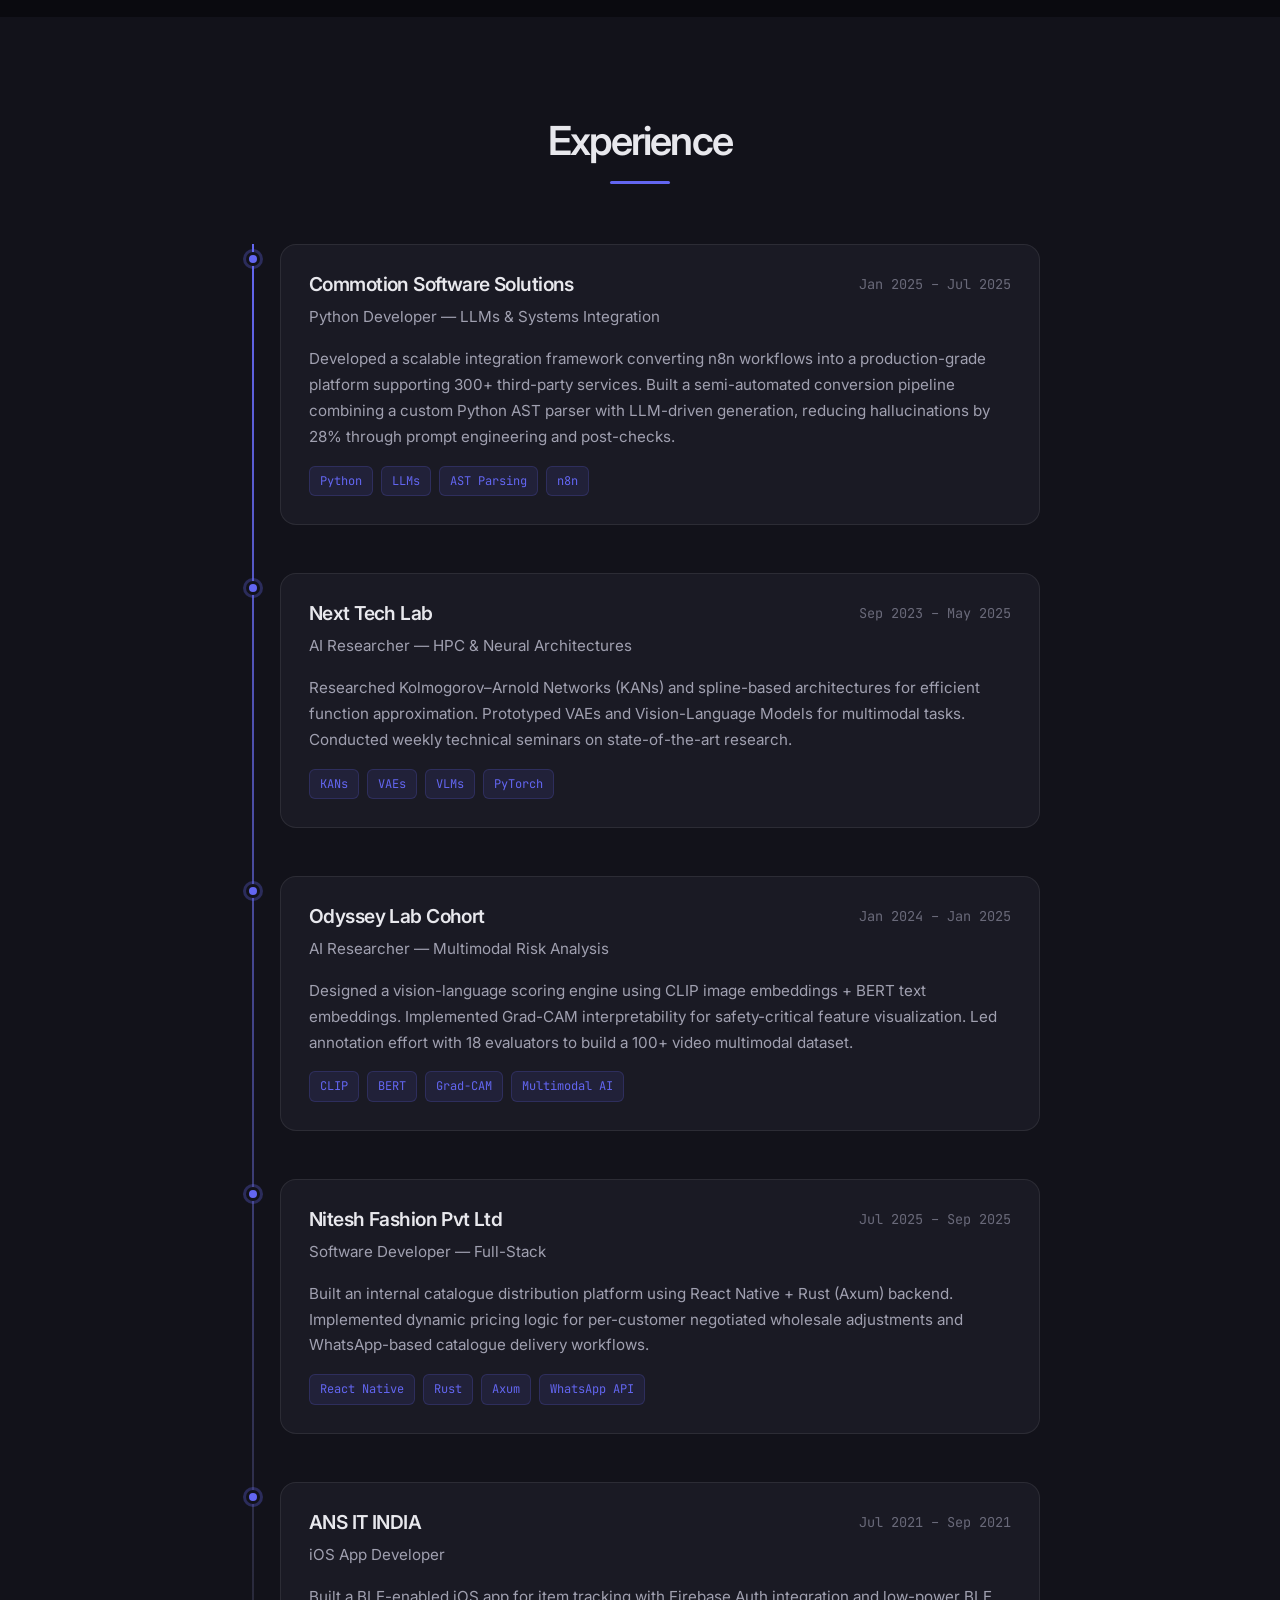
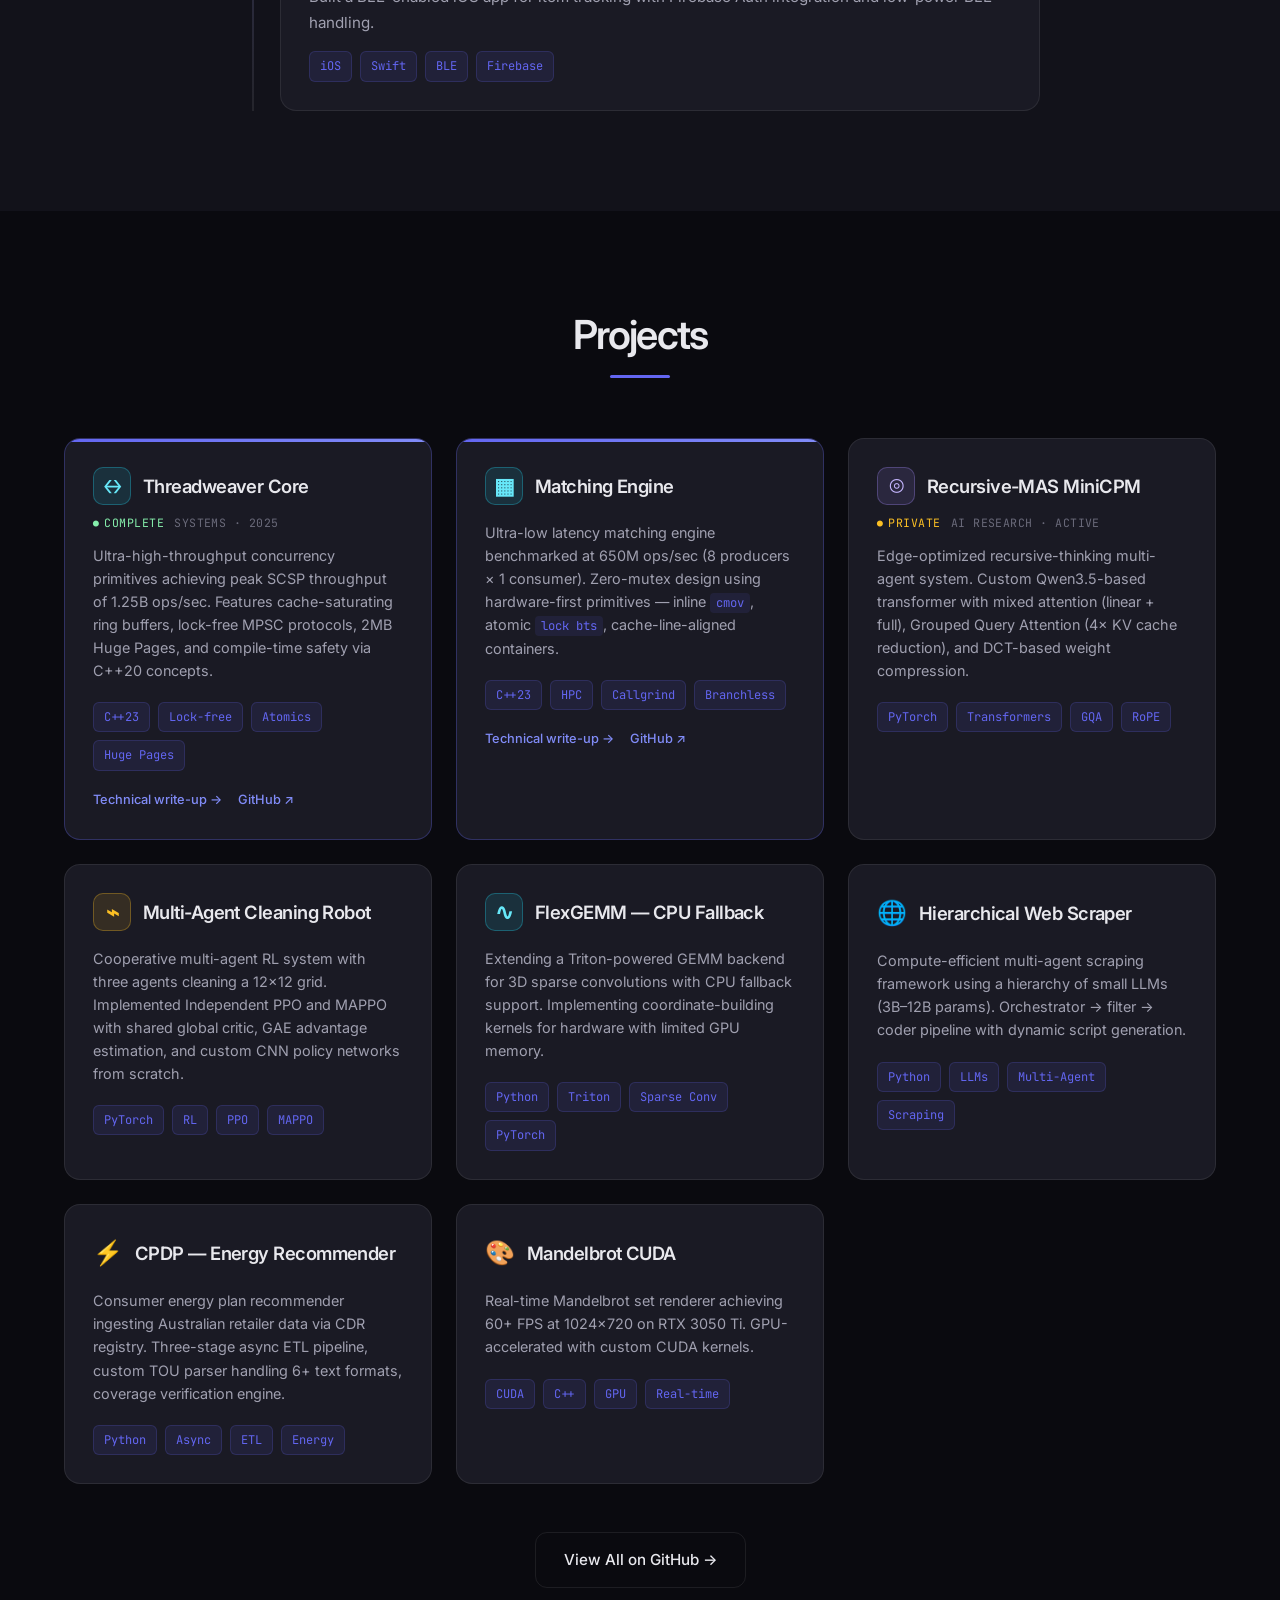
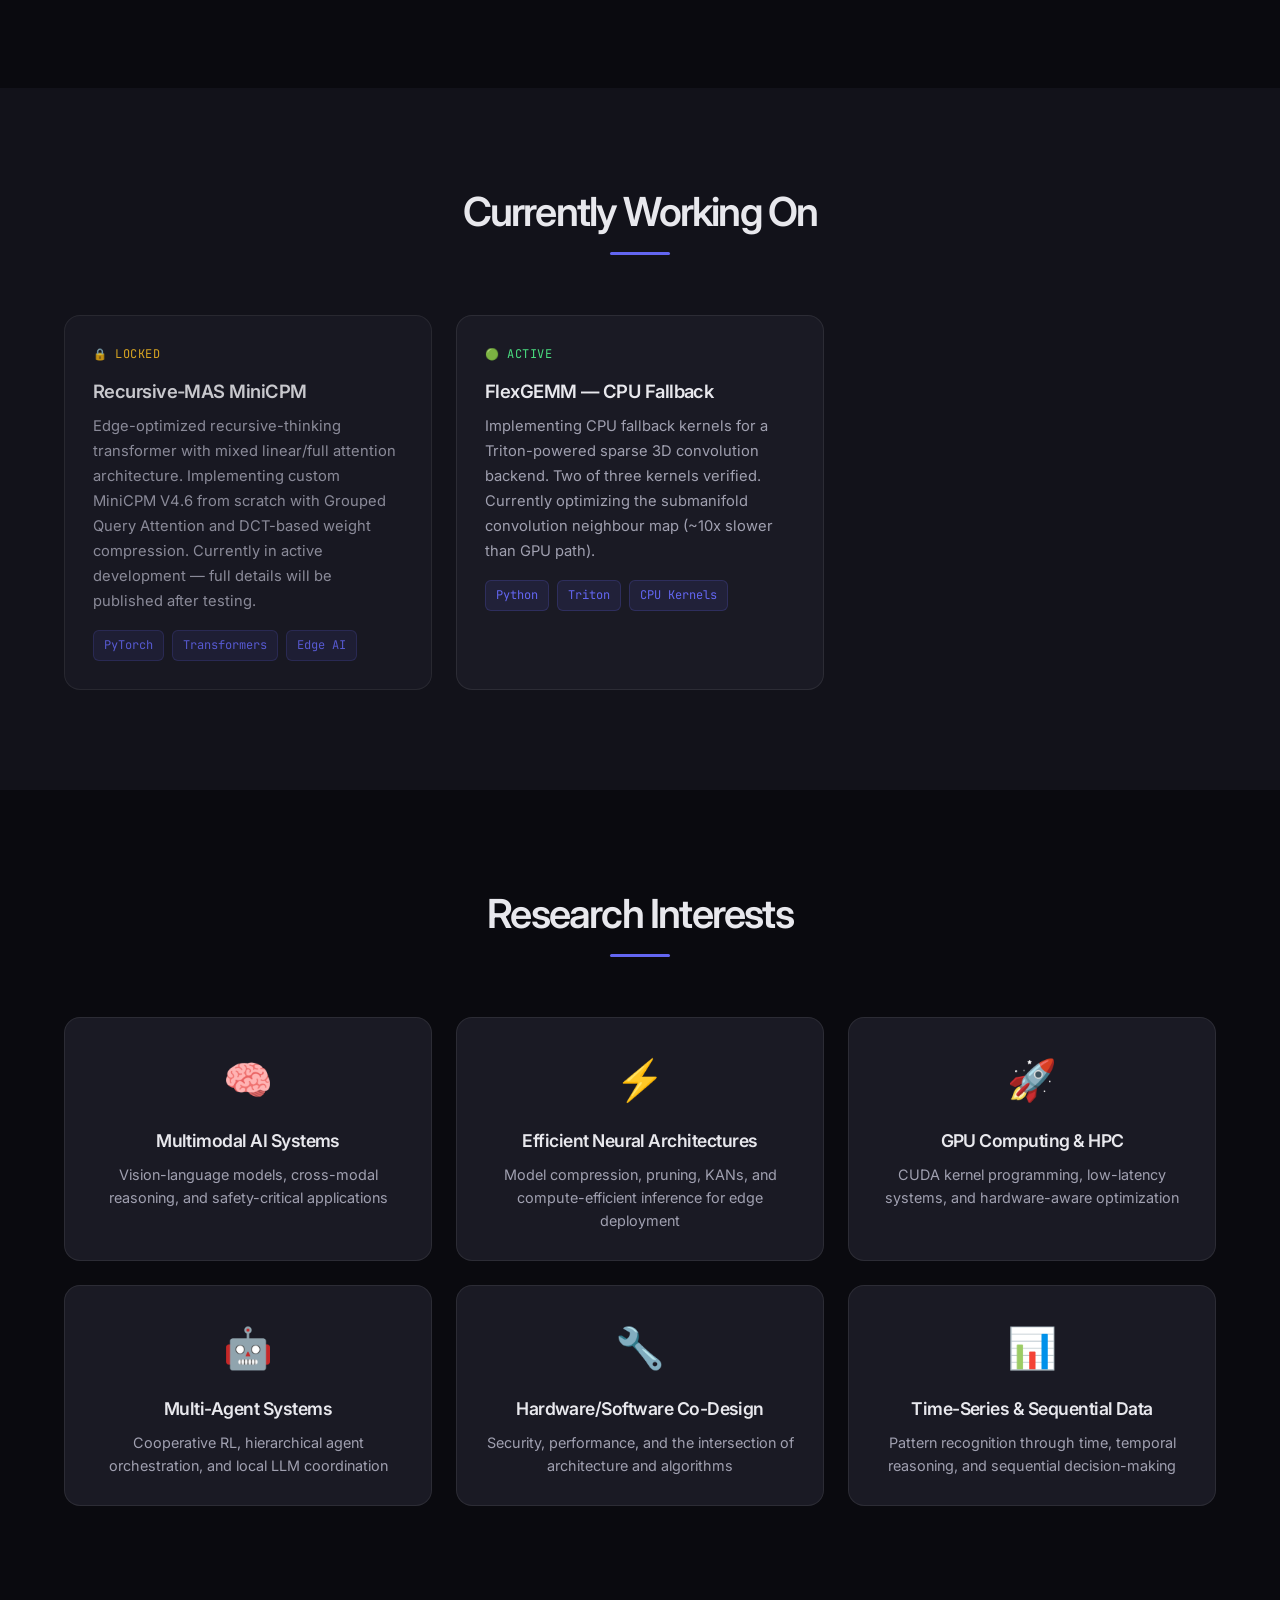
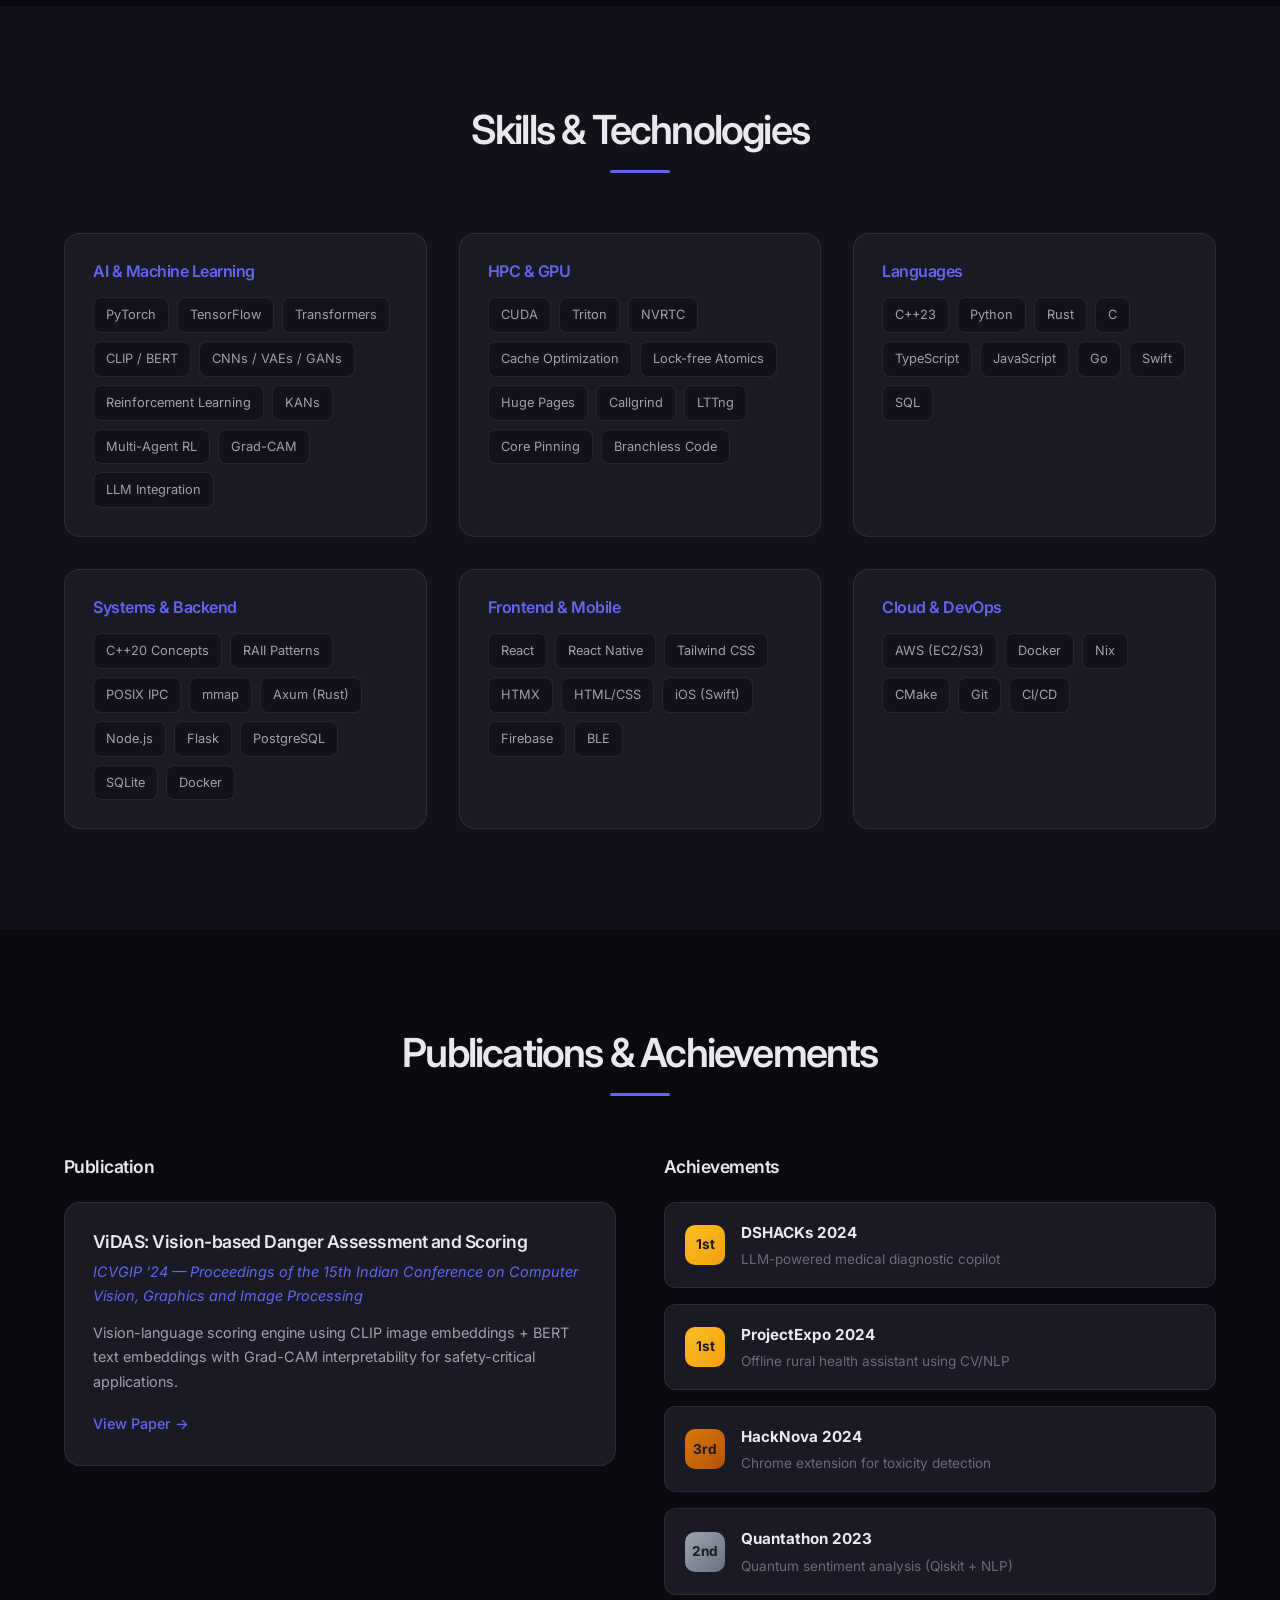
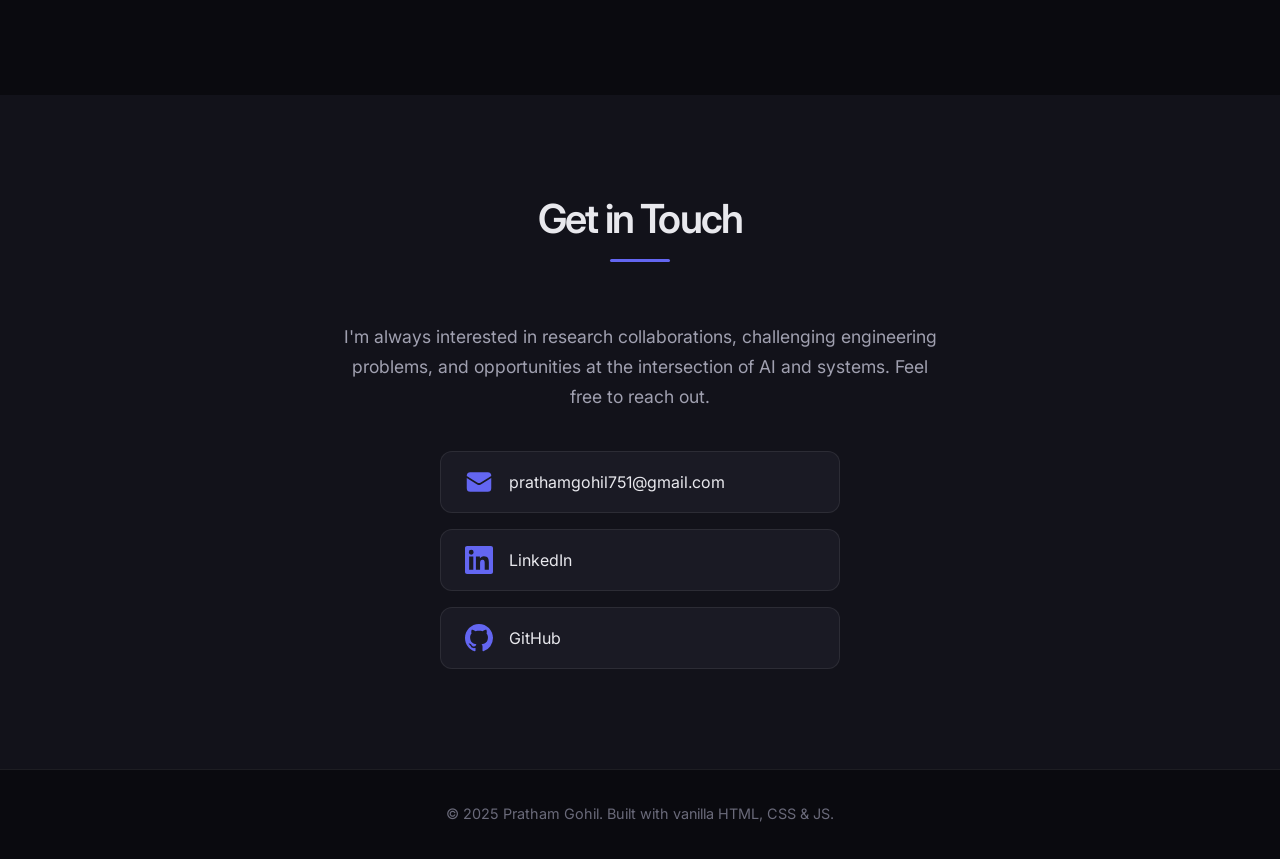
==== commit defac7f7: "Hermes interim redesign: hero diagram, accessibility fixes Co-Authored-By: Claude Sonnet 5.5 <norepl" ====
--- a/index.html
+++ b/index.html
@@ -12,11 +12,12 @@
     <link href="https://fonts.googleapis.com/css2?family=Inter:wght@300;400;500;600;700&family=JetBrains+Mono:wght@400;500;700&display=swap" rel="stylesheet">
 </head>
 <body>
+    <a class="skip-link" href="#main-content">Skip to content</a>
     <!-- Navigation -->
     <nav class="navbar" id="navbar">
         <div class="nav-container">
             <a href="#hero" class="nav-logo">PG</a>
-            <button class="nav-toggle" id="navToggle" aria-label="Toggle navigation">
+            <button class="nav-toggle" id="navToggle" aria-label="Toggle navigation" aria-expanded="false" aria-controls="navLinks">
                 <span></span><span></span><span></span>
             </button>
             <ul class="nav-links" id="navLinks">
@@ -33,33 +34,51 @@
     </nav>
 
     <!-- Hero Section -->
+    <main id="main-content">
     <section class="hero" id="hero">
-        <div class="hero-bg">
-            <canvas id="heroCanvas"></canvas>
-        </div>
-        <div class="hero-content">
-            <p class="hero-greeting">Hello, I'm</p>
-            <h1 class="hero-name">Pratham Gohil</h1>
-            <div class="hero-tagline">
-                <span class="tagline-line" id="taglineLine"></span>
-                <span class="cursor">|</span>
-            </div>
-            <p class="hero-subtitle">Master of IT (AI) at UNSW Sydney — building at the intersection of AI research and high-performance systems.</p>
-            <div class="hero-cta">
-                <a href="#projects" class="btn btn-primary">View Projects</a>
-                <a href="#contact" class="btn btn-outline">Get in Touch</a>
-            </div>
-            <div class="hero-links">
-                <a href="https://github.com/RisingRedstone" target="_blank" rel="noopener" aria-label="GitHub">
-                    <svg viewBox="0 0 24 24" width="22" height="22" fill="currentColor"><path d="M12 0C5.37 0 0 5.37 0 12c0 5.31 3.435 9.795 8.205 11.385.6.105.825-.255.825-.57 0-.285-.015-1.23-.015-2.235-3.015.555-3.795-.735-4.035-1.41-.135-.345-.72-1.41-1.23-1.695-.42-.225-1.02-.78-.015-.795.945-.015 1.62.87 1.845 1.23 1.08 1.815 2.805 1.305 3.495.99.105-.78.42-1.305.765-1.605-2.67-.3-5.46-1.335-5.46-5.925 0-1.305.465-2.385 1.23-3.225-.12-.3-.54-1.53.12-3.18 0 0 1.005-.315 3.3 1.23.96-.27 1.98-.405 3-.405s2.04.135 3 .405c2.295-1.56 3.3-1.23 3.3-1.23.66 1.65.24 2.88.12 3.18.765.84 1.23 1.905 1.23 3.225 0 4.605-2.805 5.625-5.475 5.925.435.375.81 1.095.81 2.22 0 1.605-.015 2.895-.015 3.3 0 .315.225.69.825.57A12.02 12.02 0 0024 12c0-6.63-5.37-12-12-12z"/></svg>
-                </a>
-                <a href="https://linkedin.com/in/pratham-gohil-110802173/" target="_blank" rel="noopener" aria-label="LinkedIn">
-                    <svg viewBox="0 0 24 24" width="22" height="22" fill="currentColor"><path d="M20.447 20.452h-3.554v-5.569c0-1.328-.027-3.037-1.852-3.037-1.853 0-2.136 1.445-2.136 2.939v5.667H9.351V9h3.414v1.561h.046c.477-.9 1.637-1.85 3.37-1.85 3.601 0 4.267 2.37 4.267 5.455v6.286zM5.337 7.433a2.062 2.062 0 01-2.063-2.065 2.064 2.064 0 112.063 2.065zm1.782 13.019H3.555V9h3.564v11.452zM22.225 0H1.771C.792 0 0 .774 0 1.729v20.542C0 23.227.792 24 1.771 24h20.451C23.2 24 24 23.227 24 22.271V1.729C24 .774 23.2 0 22.222 0h.003z"/></svg>
-                </a>
-                <a href="mailto:prathamgohil751@gmail.com" aria-label="Email">
-                    <svg viewBox="0 0 24 24" width="22" height="22" fill="currentColor"><path d="M1.5 8.67v8.58a3 3 0 003 3h15a3 3 0 003-3V8.67l-8.928 5.493a3 3 0 01-3.144 0L1.5 8.67z"/><path d="M22.5 6.908V6.72a3 3 0 00-3-3h-15a3 3 0 00-3 3v.188l8.928 5.493a3 3 0 003.144 0l8.928-5.493z"/></svg>
-                </a>
-            </div>
+        <div class="hero-bg" aria-hidden="true"></div>
+        <div class="hero-grid container">
+            <div class="hero-content">
+                <p class="hero-eyebrow"><span></span> AI / SYSTEMS / RESEARCH</p>
+                <p class="hero-greeting">Hello, I'm</p>
+                <h1 class="hero-name">Pratham<br><em>Gohil</em></h1>
+                <p class="hero-positioning">I build efficient intelligent systems — from lock-free C++ infrastructure to multimodal and multi-agent AI.</p>
+                <p class="hero-subtitle">Master of IT (AI) at UNSW Sydney, working across AI research, high-performance computing, and low-level systems engineering.</p>
+                <div class="hero-cta">
+                    <a href="#projects" class="btn btn-primary">View Projects <span aria-hidden="true">↗</span></a>
+                    <a href="#contact" class="btn btn-outline">Get in Touch</a>
+                </div>
+                <div class="hero-links">
+                    <a href="https://github.com/RisingRedstone" target="_blank" rel="noopener" aria-label="GitHub"><svg viewBox="0 0 24 24" width="22" height="22" fill="currentColor"><path d="M12 0C5.37 0 0 5.37 0 12c0 5.31 3.435 9.795 8.205 11.385.6.105.825-.255.825-.57 0-.285-.015-1.23-.015-2.235-3.015.555-3.795-.735-4.035-1.41-.135-.345-.72-1.41-1.23-1.695-.42-.225-1.02-.78-.015-.795.945-.015 1.62.87 1.845 1.23 1.08 1.815 2.805 1.305 3.495.99.105-.78.42-1.305.765-1.605-2.67-.3-5.46-1.335-5.46-5.925 0-1.305.465-2.385 1.23-3.225-.12-.3-.54-1.53.12-3.18 0 0 1.005-.315 3.3 1.23.96-.27 1.98-.405 3-.405s2.04.135 3 .405c2.295-1.56 3.3-1.23 3.3-1.23.66 1.65.24 2.88.12 3.18.765.84 1.23 1.905 1.23 3.225 0 4.605-2.805 5.625-5.475 5.925.435.375.81 1.095.81 2.22 0 1.605-.015 2.895-.015 3.3 0 .315.225.69.825.57A12.02 12.02 0 0024 12c0-6.63-5.37-12-12-12z"/></svg></a>
+                    <a href="https://linkedin.com/in/pratham-gohil-110802173/" target="_blank" rel="noopener" aria-label="LinkedIn"><svg viewBox="0 0 24 24" width="22" height="22" fill="currentColor"><path d="M20.447 20.452h-3.554v-5.569c0-1.328-.027-3.037-1.852-3.037-1.853 0-2.136 1.445-2.136 2.939v5.667H9.351V9h3.414v1.561h.046c.477-.9 1.637-1.85 3.37-1.85 3.601 0 4.267 2.37 4.267 5.455v6.286zM5.337 7.433a2.062 2.062 0 01-2.063-2.065 2.064 2.064 0 112.063 2.065zm1.782 13.019H3.555V9h3.564v11.452zM22.225 0H1.771C.792 0 0 .774 0 1.729v20.542C0 23.227.792 24 1.771 24h20.451C23.2 24 24 23.227 24 22.271V1.729C24 .774 23.792 0 22.222 0h.003z"/></svg></a>
+                    <a href="mailto:prathamgohil751@gmail.com" aria-label="Email"><svg viewBox="0 0 24 24" width="22" height="22" fill="currentColor"><path d="M1.5 8.67v8.58a3 3 0 003 3h15a3 3 0 003-3V8.67l-8.928 5.493a3 3 0 01-3.144 0L1.5 8.67z"/><path d="M22.5 6.908V6.72a3 3 0 00-3-3h-15a3 3 0 00-3 3v.188l8.928 5.493a3 3 0 003.144 0l8.928-5.493z"/></svg></a>
+                </div>
+            </div>
+            <div class="hero-system" aria-label="Abstract systems architecture diagram">
+                <div class="system-label system-label-top"><span class="status-dot"></span> LIVE SYSTEMS VIEW</div>
+                <svg class="system-diagram threadweaver-demo" viewBox="0 0 560 560" role="img" aria-label="A producer process on core 3 writes data to a shared lock-free ring buffer, and a consumer process on core 2 reads from it">
+                    <defs>
+                        <pattern id="heroGrid" width="32" height="32" patternUnits="userSpaceOnUse"><path d="M32 0 L0 0 0 32" fill="none" stroke="currentColor" stroke-width="1" opacity=".16"/></pattern>
+                        <marker id="arrowHead" markerWidth="10" markerHeight="10" refX="7" refY="3.5" orient="auto"><path d="M0,0 L0,7 L7,3.5 z" fill="currentColor"/></marker>
+                    </defs>
+                    <rect width="560" height="540" fill="url(#heroGrid)"/>
+                    <text class="diagram-caption" x="34" y="42">PROCESS A</text><text class="diagram-caption" x="34" y="57">PRODUCER / CORE 3</text>
+                    <text class="diagram-caption" x="414" y="42">PROCESS B</text><text class="diagram-caption" x="414" y="57">CONSUMER / CORE 2</text>
+                    <g class="core-box" transform="translate(28 78)"><rect width="118" height="82" rx="3"/><text class="diagram-core-title" x="14" y="24">CORE 3</text><text class="diagram-micro" x="14" y="46">producer.write()</text><text class="diagram-micro" x="14" y="63">local w_h_cache</text></g>
+                    <g class="core-box" transform="translate(414 78)"><rect width="118" height="82" rx="3"/><text class="diagram-core-title" x="14" y="24">CORE 2</text><text class="diagram-micro" x="14" y="46">consumer.read()</text><text class="diagram-micro" x="14" y="63">local r_h_cache</text></g>
+                    <path class="diagram-line diagram-line-accent" d="M87 160 V190" stroke-width="2" marker-end="url(#arrowHead)"/><text class="diagram-caption flow-caption" x="98" y="178">WRITE DATA</text>
+                    <g class="shared-memory" transform="translate(82 190)"><rect class="diagram-panel" width="396" height="146" rx="4"/><text class="diagram-caption" x="20" y="26">SHARED MEMORY · CACHE-LINE ALIGNED</text><text class="diagram-micro" x="20" y="43">one shared mapping · data slots are written before publication</text><g class="buffer-cells" transform="translate(20 64)"><rect width="54" height="42"/><rect x="60" width="54" height="42"/><rect class="buffer-cell-active" x="120" width="54" height="42"/><rect x="180" width="54" height="42"/><rect x="240" width="54" height="42"/><rect x="300" width="56" height="42"/><text x="27" y="26" text-anchor="middle">r+0</text><text x="87" y="26" text-anchor="middle">r+1</text><text x="147" y="26" text-anchor="middle">w</text><text x="207" y="26" text-anchor="middle">w+1</text><text x="267" y="26" text-anchor="middle">…</text><text x="328" y="26" text-anchor="middle">free</text></g><text class="diagram-micro" x="20" y="128">data[w] = item  →  publish index  →  item = data[r]</text></g>
+                    <path class="diagram-line diagram-line-accent" d="M473 336 V160" stroke-width="2" marker-end="url(#arrowHead)"/><text class="diagram-caption flow-caption" x="378" y="178">READ DATA</text>
+                    <circle id="writePacket" class="packet packet-write" cx="87" cy="174" r="5"/><circle id="readPacket" class="packet packet-read" cx="473" cy="350" r="5"/>
+                </svg>
+                <div class="system-label system-label-bottom">THREADWEAVER / 01 <span>STATUS: ONLINE</span></div>
+            </div>
+        </div>
+        <div class="hero-metrics" aria-label="Selected metrics">
+            <div><strong>1.25B</strong><span>ops/sec · SCSP</span></div>
+            <div><strong>650M</strong><span>ops/sec · matching engine</span></div>
+            <div><strong>18</strong><span>public repositories</span></div>
+            <div><strong>1</strong><span>peer-reviewed publication</span></div>
         </div>
         <div class="scroll-indicator">
             <span></span>
@@ -74,7 +93,7 @@
                 <div class="about-text">
                     <p>I'm a <strong>Master of IT (AI Specialization)</strong> student at UNSW Sydney with a deep passion for building systems that push the boundaries of what's possible — from billion-ops-per-second concurrent data structures to multi-agent reinforcement learning environments.</p>
                     <p>My work spans the full spectrum: I write CUDA kernels for GPU-accelerated rendering, design lock-free concurrency primitives in C++23, implement neural networks from scratch in PyTorch, and architect production-grade async data pipelines. I believe the most interesting engineering happens at the intersection of AI and systems.</p>
-                    <p>Previously, I completed my B.Tech in Computer Science at SRM Institute (CGPA 8.88/10), where I published research on vision-based danger assessment at ICVGIP '24 and won multiple hackathons. I've built everything from matching engines benchmarked at 650M ops/sec to edge-optimized recursive-thinking LLMs.</p>
+                    <p>Previously, I completed my B.Tech in Computer Science at SRM Institute, where I published research on vision-based danger assessment at ICVGIP '24 and won multiple hackathons. I've built everything from matching engines benchmarked at 650M ops/sec to edge-optimized recursive-thinking LLMs.</p>
                 </div>
                 <div class="about-stats">
                     <div class="stat-card">
@@ -176,31 +195,35 @@
             <div class="projects-grid">
                 <div class="project-card featured">
                     <div class="project-card-header">
-                        <span class="project-icon">&#x26A1;</span>
+                        <span class="project-icon project-icon-systems" aria-hidden="true">↔</span>
                         <h3><a href="blog-threadweaver.html">Threadweaver Core</a></h3>
                     </div>
+                    <div class="project-meta"><span class="project-status">Complete</span><span>Systems · 2025</span></div>
                     <p class="project-desc">Ultra-high-throughput concurrency primitives achieving peak SCSP throughput of 1.25B ops/sec. Features cache-saturating ring buffers, lock-free MPSC protocols, 2MB Huge Pages, and compile-time safety via C++20 concepts.</p>
                     <div class="tech-tags">
                         <span>C++23</span><span>Lock-free</span><span>Atomics</span><span>Huge Pages</span>
                     </div>
+                    <div class="project-actions"><a href="blog-threadweaver.html">Technical write-up →</a><a href="https://github.com/RisingRedstone" target="_blank" rel="noopener">GitHub ↗</a></div>
                 </div>
 
                 <div class="project-card featured">
                     <div class="project-card-header">
-                        <span class="project-icon">&#x1F4CA;</span>
+                        <span class="project-icon project-icon-systems" aria-hidden="true">▦</span>
                         <h3><a href="blog-threadweaver.html">Matching Engine</a></h3>
                     </div>
                     <p class="project-desc">Ultra-low latency matching engine benchmarked at 650M ops/sec (8 producers × 1 consumer). Zero-mutex design using hardware-first primitives — inline <code>cmov</code>, atomic <code>lock bts</code>, cache-line-aligned containers.</p>
                     <div class="tech-tags">
                         <span>C++23</span><span>HPC</span><span>Callgrind</span><span>Branchless</span>
                     </div>
+                    <div class="project-actions"><a href="blog-threadweaver.html">Technical write-up →</a><a href="https://github.com/RisingRedstone" target="_blank" rel="noopener">GitHub ↗</a></div>
                 </div>
 
                 <div class="project-card">
                     <div class="project-card-header">
-                        <span class="project-icon">&#x1F916;</span>
-                        <h3><a href="blog-recursivemas.html">Recursive-MAS MiniCPM</a></h3>
-                    </div>
+                        <span class="project-icon project-icon-ai" aria-hidden="true">◎</span>
+                        <h3>Recursive-MAS MiniCPM</h3>
+                    </div>
+                    <div class="project-meta"><span class="project-status status-private">Private</span><span>AI research · Active</span></div>
                     <p class="project-desc">Edge-optimized recursive-thinking multi-agent system. Custom Qwen3.5-based transformer with mixed attention (linear + full), Grouped Query Attention (4× KV cache reduction), and DCT-based weight compression.</p>
                     <div class="tech-tags">
                         <span>PyTorch</span><span>Transformers</span><span>GQA</span><span>RoPE</span>
@@ -209,7 +232,7 @@
 
                 <div class="project-card">
                     <div class="project-card-header">
-                        <span class="project-icon">&#x1F9F9;</span>
+                        <span class="project-icon project-icon-rl" aria-hidden="true">⌁</span>
                         <h3><a href="blog-cleaning-robot.html">Multi-Agent Cleaning Robot</a></h3>
                     </div>
                     <p class="project-desc">Cooperative multi-agent RL system with three agents cleaning a 12×12 grid. Implemented Independent PPO and MAPPO with shared global critic, GAE advantage estimation, and custom CNN policy networks from scratch.</p>
@@ -220,7 +243,7 @@
 
                 <div class="project-card">
                     <div class="project-card-header">
-                        <span class="project-icon">&#x1F527;</span>
+                        <span class="project-icon project-icon-systems" aria-hidden="true">∿</span>
                         <h3><a href="blog-flexgemm.html">FlexGEMM — CPU Fallback</a></h3>
                     </div>
                     <p class="project-desc">Extending a Triton-powered GEMM backend for 3D sparse convolutions with CPU fallback support. Implementing coordinate-building kernels for hardware with limited GPU memory.</p>
@@ -505,6 +528,8 @@
         </div>
     </section>
 
+    </main>
+
     <!-- Footer -->
     <footer class="footer">
         <div class="container">
--- a/styles.css
+++ b/styles.css
@@ -35,6 +35,26 @@
     --transition-fast: 0.15s ease;
     --transition-base: 0.3s ease;
     --transition-slow: 0.5s ease;
+}
+
+.skip-link {
+    position: fixed;
+    top: 12px;
+    left: 12px;
+    z-index: 2000;
+    padding: 10px 14px;
+    border-radius: 8px;
+    background: var(--accent);
+    color: #fff;
+    transform: translateY(-150%);
+    transition: transform var(--transition-fast);
+}
+
+.skip-link:focus { transform: translateY(0); color: #fff; }
+
+:focus-visible {
+    outline: 3px solid var(--accent-hover);
+    outline-offset: 4px;
 }
 
 html {
@@ -235,6 +255,18 @@
     animation: fadeInUp 0.8s ease forwards 0.6s;
 }
 
+.hero-positioning {
+    max-width: 760px;
+    margin: 0 auto 18px;
+    color: var(--text-primary);
+    font-size: clamp(1.3rem, 3vw, 2rem);
+    line-height: 1.35;
+    letter-spacing: -0.03em;
+    font-weight: 600;
+    opacity: 0;
+    animation: fadeInUp 0.8s ease forwards 0.6s;
+}
+
 .cursor {
     animation: blink 1s infinite;
     color: var(--accent);
@@ -284,7 +316,7 @@
 
 .scroll-indicator {
     position: absolute;
-    bottom: 40px;
+    bottom: 112px;
     left: 50%;
     transform: translateX(-50%);
     opacity: 0;
@@ -298,6 +330,106 @@
     background: linear-gradient(to bottom, var(--accent), transparent);
     animation: scrollPulse 2s ease-in-out infinite;
 }
+
+.hero-metrics {
+    position: absolute;
+    z-index: 1;
+    left: 50%;
+    bottom: 38px;
+    transform: translateX(-50%);
+    width: min(920px, calc(100% - 48px));
+    display: grid;
+    grid-template-columns: repeat(4, 1fr);
+    gap: 1px;
+    background: var(--border);
+    border: 1px solid var(--border);
+    border-radius: 12px;
+    overflow: hidden;
+    backdrop-filter: blur(12px);
+}
+
+.hero-metrics div { padding: 14px 16px; background: rgba(18, 18, 26, 0.78); text-align: center; }
+.hero-metrics strong { display: block; color: var(--accent-hover); font: 700 1.1rem var(--font-mono); }
+.hero-metrics span { display: block; color: var(--text-muted); font-size: 0.7rem; margin-top: 3px; }
+
+/* ===== Phase 1 Hero Direction ===== */
+h1, h2 { letter-spacing: -0.045em; }
+h3, h4 { letter-spacing: -0.03em; }
+
+.hero {
+    min-height: min(900px, 100vh);
+    border-bottom: 1px solid var(--border);
+}
+
+.hero-bg {
+    background-image: linear-gradient(rgba(255,255,255,0.025) 1px, transparent 1px), linear-gradient(90deg, rgba(255,255,255,0.025) 1px, transparent 1px);
+    background-size: 64px 64px;
+    mask-image: linear-gradient(to bottom, black 0%, transparent 90%);
+}
+
+.hero-bg::after {
+    content: '';
+    position: absolute;
+    inset: 0;
+    background: radial-gradient(circle at 78% 45%, var(--accent-glow), transparent 32%), linear-gradient(115deg, transparent 42%, rgba(255,255,255,0.02) 42%, transparent 43%);
+    pointer-events: none;
+}
+
+.hero-grid {
+    position: relative;
+    z-index: 1;
+    display: grid;
+    grid-template-columns: minmax(0, 1fr) minmax(360px, 0.92fr);
+    align-items: center;
+    gap: clamp(36px, 7vw, 112px);
+    padding-top: 96px;
+    padding-bottom: 150px;
+}
+
+.hero-content { max-width: 670px; text-align: left; }
+.hero-name { font-size: clamp(4rem, 9vw, 7.6rem); line-height: 0.88; margin-bottom: 34px; background: none; -webkit-text-fill-color: var(--text-primary); color: var(--text-primary); }
+.hero-name em { font-style: normal; color: var(--accent-hover); -webkit-text-fill-color: var(--accent-hover); }
+.hero-positioning { max-width: 620px; margin: 0 0 18px; font-size: clamp(1.25rem, 2.6vw, 1.85rem); }
+.hero-subtitle { font-size: 1rem; margin: 0 0 36px; }
+.hero-cta, .hero-links { justify-content: flex-start; }
+
+.hero-system { position: relative; min-height: 480px; padding-top: 18px; color: var(--text-muted); }
+.system-label { display: flex; align-items: center; gap: 9px; color: var(--text-muted); font-size: 0.65rem; }
+.system-label-top { padding-left: 18px; }
+.system-label-bottom { justify-content: space-between; padding: 0 18px; }
+.system-label-bottom span { color: var(--accent-hover); }
+.system-diagram { display: block; width: 100%; height: auto; margin: 10px 0; overflow: visible; }
+.diagram-line { fill: none; stroke: var(--text-muted); stroke-width: 1; stroke-dasharray: 5 5; animation: diagramFlow 3s linear infinite; }
+.diagram-line-accent { stroke: var(--accent); }
+.diagram-panel { fill: rgba(18, 18, 26, 0.72); stroke: var(--border-hover); }
+.core-box rect { fill: rgba(18, 18, 26, 0.72); stroke: var(--border-hover); }
+.diagram-core-title { fill: var(--accent-hover); font: 700 12px var(--font-mono); letter-spacing: .08em; }
+.atomic-op rect { fill: var(--accent-glow); stroke: var(--accent); }
+.atomic-op text { fill: var(--text-primary); font: 700 10px var(--font-mono); letter-spacing: .04em; }
+.atomic-op .diagram-micro { fill: var(--accent-hover); font-size: 7px; font-weight: 400; }
+.atomic-read rect { fill: rgba(99, 102, 241, 0.08); stroke: var(--border-hover); }
+.head-marker { stroke-width: 2; }
+.read-marker { stroke: var(--text-muted); }
+.write-marker { stroke: var(--accent); }
+.head-label { font: 700 7px var(--font-mono); letter-spacing: .04em; }
+.read-label { fill: var(--text-muted); }
+.write-label { fill: var(--accent-hover); }
+.flow-label { fill: var(--accent-hover); font-size: 7px; }
+.diagram-invariant { fill: var(--accent-hover); font: 700 11px var(--font-mono); letter-spacing: .04em; }
+.diagram-node rect, .buffer-cells rect { fill: var(--bg-card); stroke: var(--border-hover); }
+.diagram-node text, .buffer-cells text { fill: var(--text-secondary); font: 500 14px var(--font-mono); }
+.buffer-cells .buffer-cell-active { fill: var(--accent-glow); stroke: var(--accent); }
+.diagram-caption { fill: var(--text-muted); font-size: 9px; }
+.diagram-micro { fill: var(--text-muted); font-size: 8px; }
+.diagram-metric { fill: var(--accent-hover); font-size: 12px; font-weight: 700; }
+.diagram-metric tspan { fill: var(--text-muted); font-size: 8px; font-weight: 400; }
+.diagram-core circle { fill: var(--accent); opacity: .9; }
+.diagram-core .core-ring { fill: none; stroke: var(--accent); opacity: .45; stroke-dasharray: 3 5; animation: corePulse 3s ease-in-out infinite; }
+.diagram-core text { fill: white; font: 700 13px var(--font-mono); }
+@keyframes diagramFlow { to { stroke-dashoffset: -20; } }
+@keyframes corePulse { 50% { transform: scale(1.12); opacity: .8; } }
+
+.section-title { font-size: clamp(2.2rem, 5vw, 3.6rem); margin-bottom: 72px; }
 
 @keyframes scrollPulse {
     0%, 100% { transform: scaleY(1); opacity: 0.5; }
@@ -586,6 +718,27 @@
     font-size: 1.5rem;
 }
 
+.project-icon-systems, .project-icon-ai, .project-icon-rl {
+    display: inline-grid;
+    place-items: center;
+    width: 38px;
+    height: 38px;
+    border-radius: 10px;
+    font: 700 1.4rem var(--font-mono);
+    background: rgba(34, 211, 238, 0.12);
+    color: #67e8f9;
+    border: 1px solid rgba(34, 211, 238, 0.3);
+}
+.project-icon-ai { background: rgba(167, 139, 250, 0.12); color: #c4b5fd; border-color: rgba(167, 139, 250, 0.3); }
+.project-icon-rl { background: rgba(251, 191, 36, 0.12); color: #fbbf24; border-color: rgba(251, 191, 36, 0.3); }
+
+.project-meta { display: flex; align-items: center; gap: 10px; margin: -6px 0 14px; color: var(--text-muted); font: 0.72rem var(--font-mono); text-transform: uppercase; letter-spacing: 0.04em; }
+.project-status { color: #86efac; }
+.project-status::before { content: '●'; margin-right: 5px; font-size: 0.6rem; }
+.status-private { color: #fbbf24; }
+.project-actions { display: flex; gap: 16px; margin-top: 18px; font-size: 0.8rem; font-weight: 500; }
+.project-actions a { color: var(--accent-hover); }
+
 .project-card-header h3 {
     font-size: 1.15rem;
     color: var(--text-primary);
@@ -1287,11 +1440,32 @@
     .skills-grid {
         grid-template-columns: 1fr;
     }
+
+    .hero-grid {
+        grid-template-columns: 1fr;
+        gap: 30px;
+        padding-top: 120px;
+        padding-bottom: 180px;
+    }
+
+    .hero-content { max-width: 620px; }
+    .hero-name { font-size: clamp(4rem, 17vw, 6rem); }
+    .hero-system { min-height: 0; max-width: 560px; width: 100%; margin: 0 auto; }
+    .hero-cta, .hero-links { justify-content: flex-start; align-items: flex-start; }
     
     .hero-cta {
         flex-direction: column;
         align-items: center;
     }
+
+    .hero-metrics {
+        grid-template-columns: repeat(2, 1fr);
+        bottom: 20px;
+    }
+
+    .hero-metrics div { padding: 10px 8px; }
+    .hero-metrics span { font-size: 0.62rem; }
+    .scroll-indicator { display: none; }
     
     .btn {
         width: 100%;
@@ -1302,7 +1476,7 @@
 
 @media (max-width: 480px) {
     .hero-name {
-        font-size: 2.5rem;
+        font-size: 4.2rem;
     }
     
     .section-title {
@@ -1320,4 +1494,6 @@
     .stat-number {
         font-size: 1.5rem;
     }
-}
+
+    .hero-metrics { width: calc(100% - 32px); }
+}
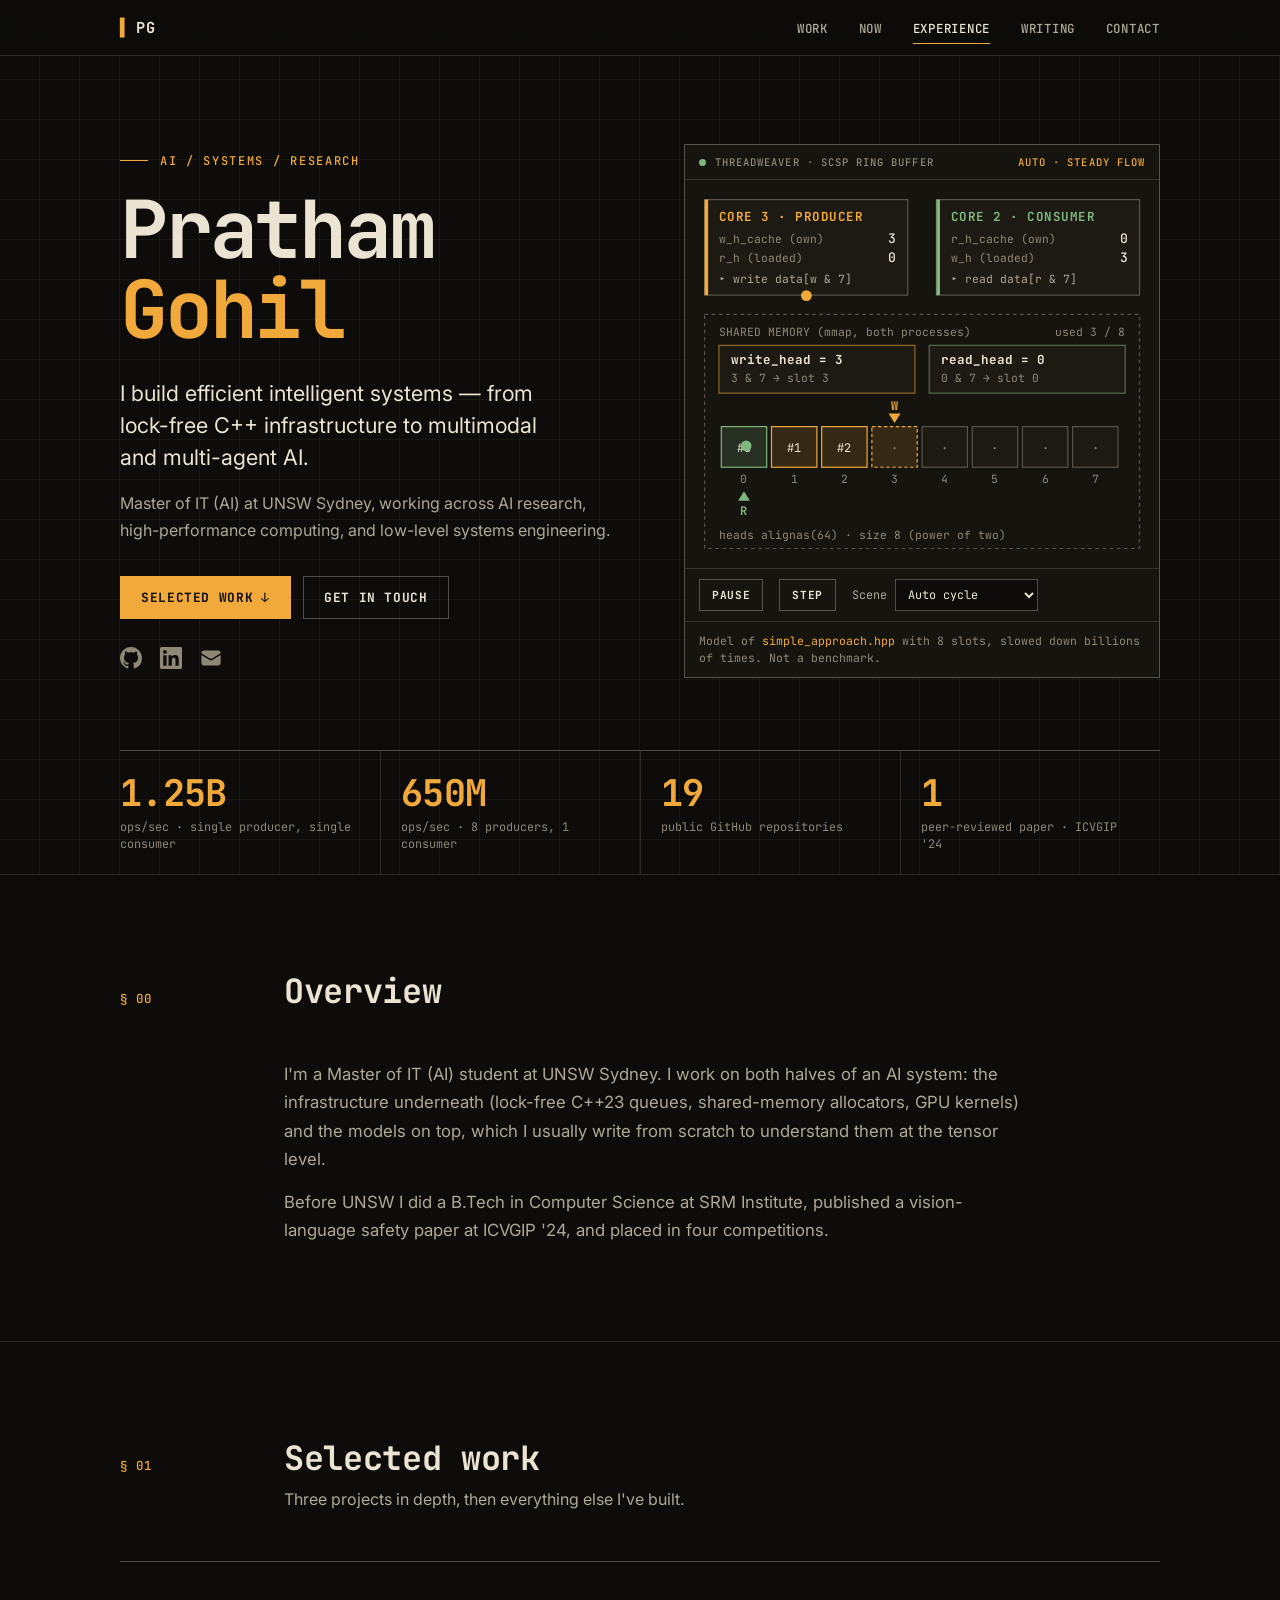
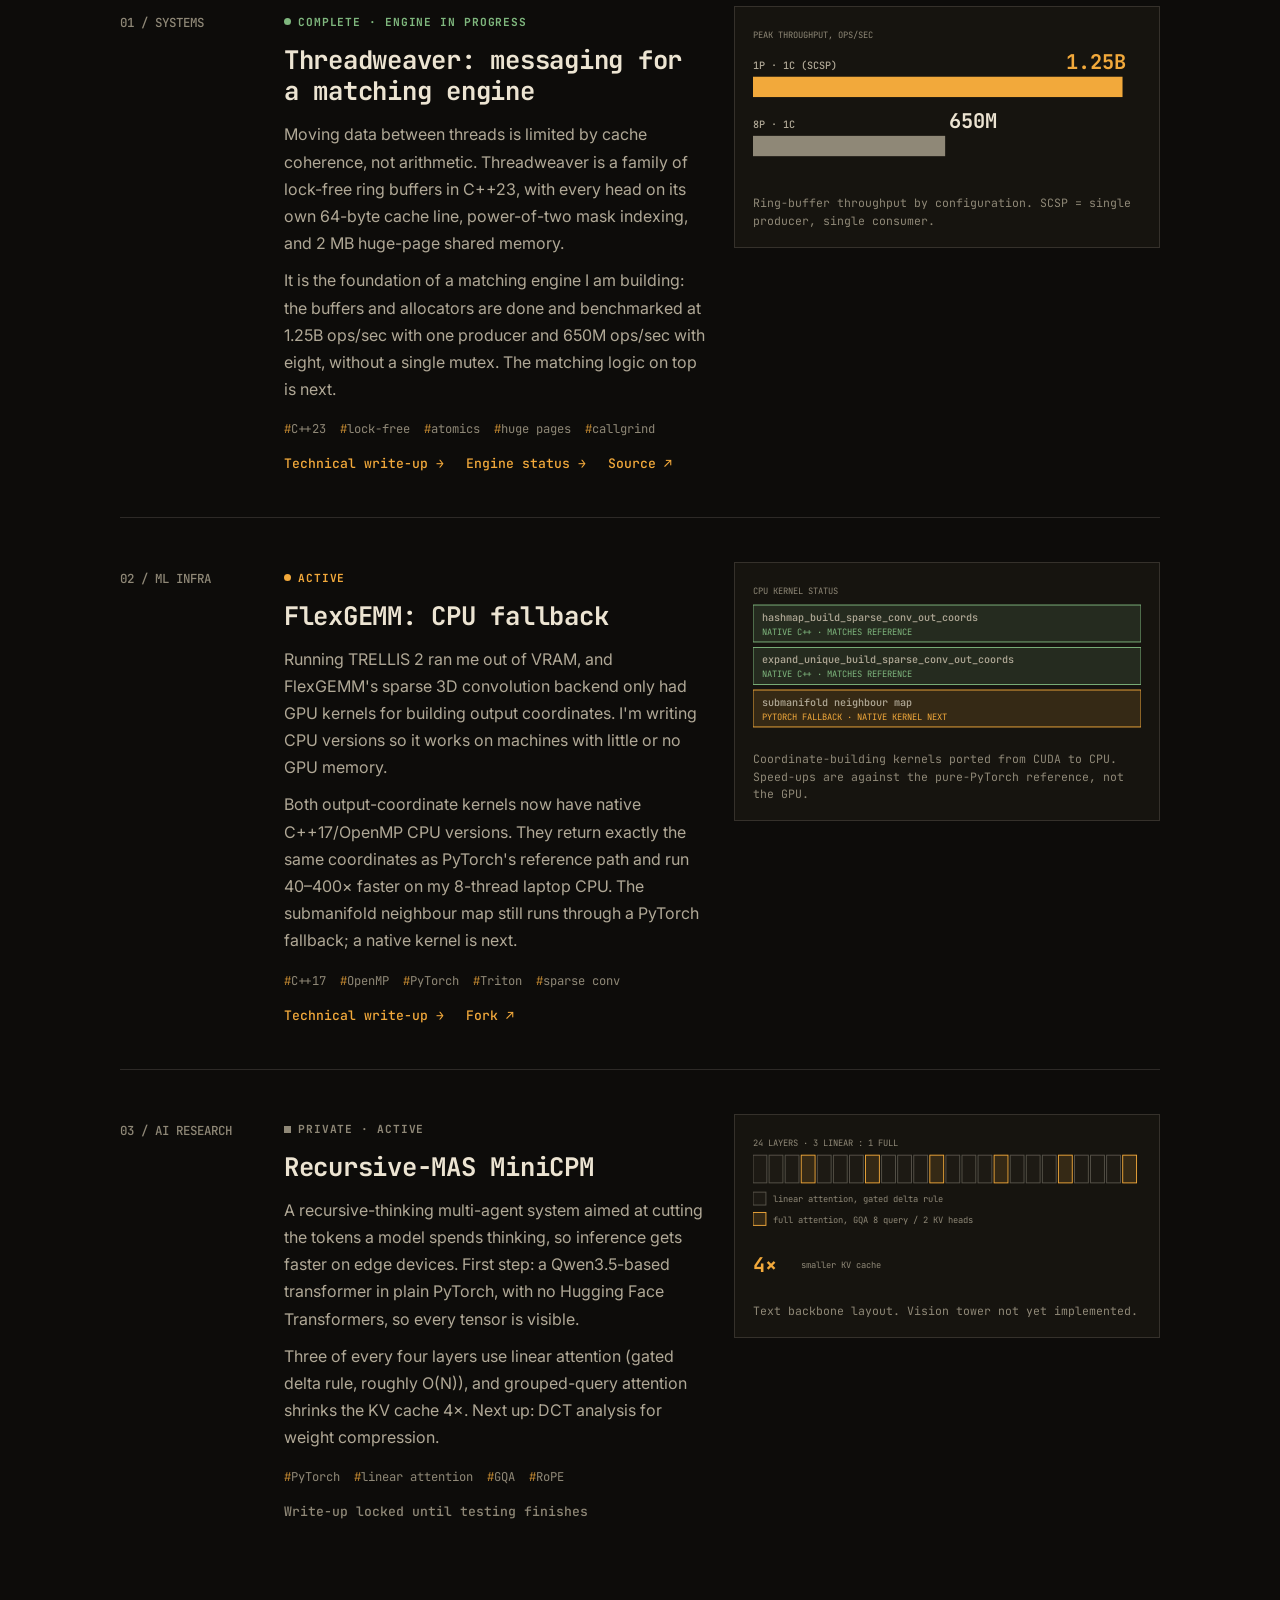
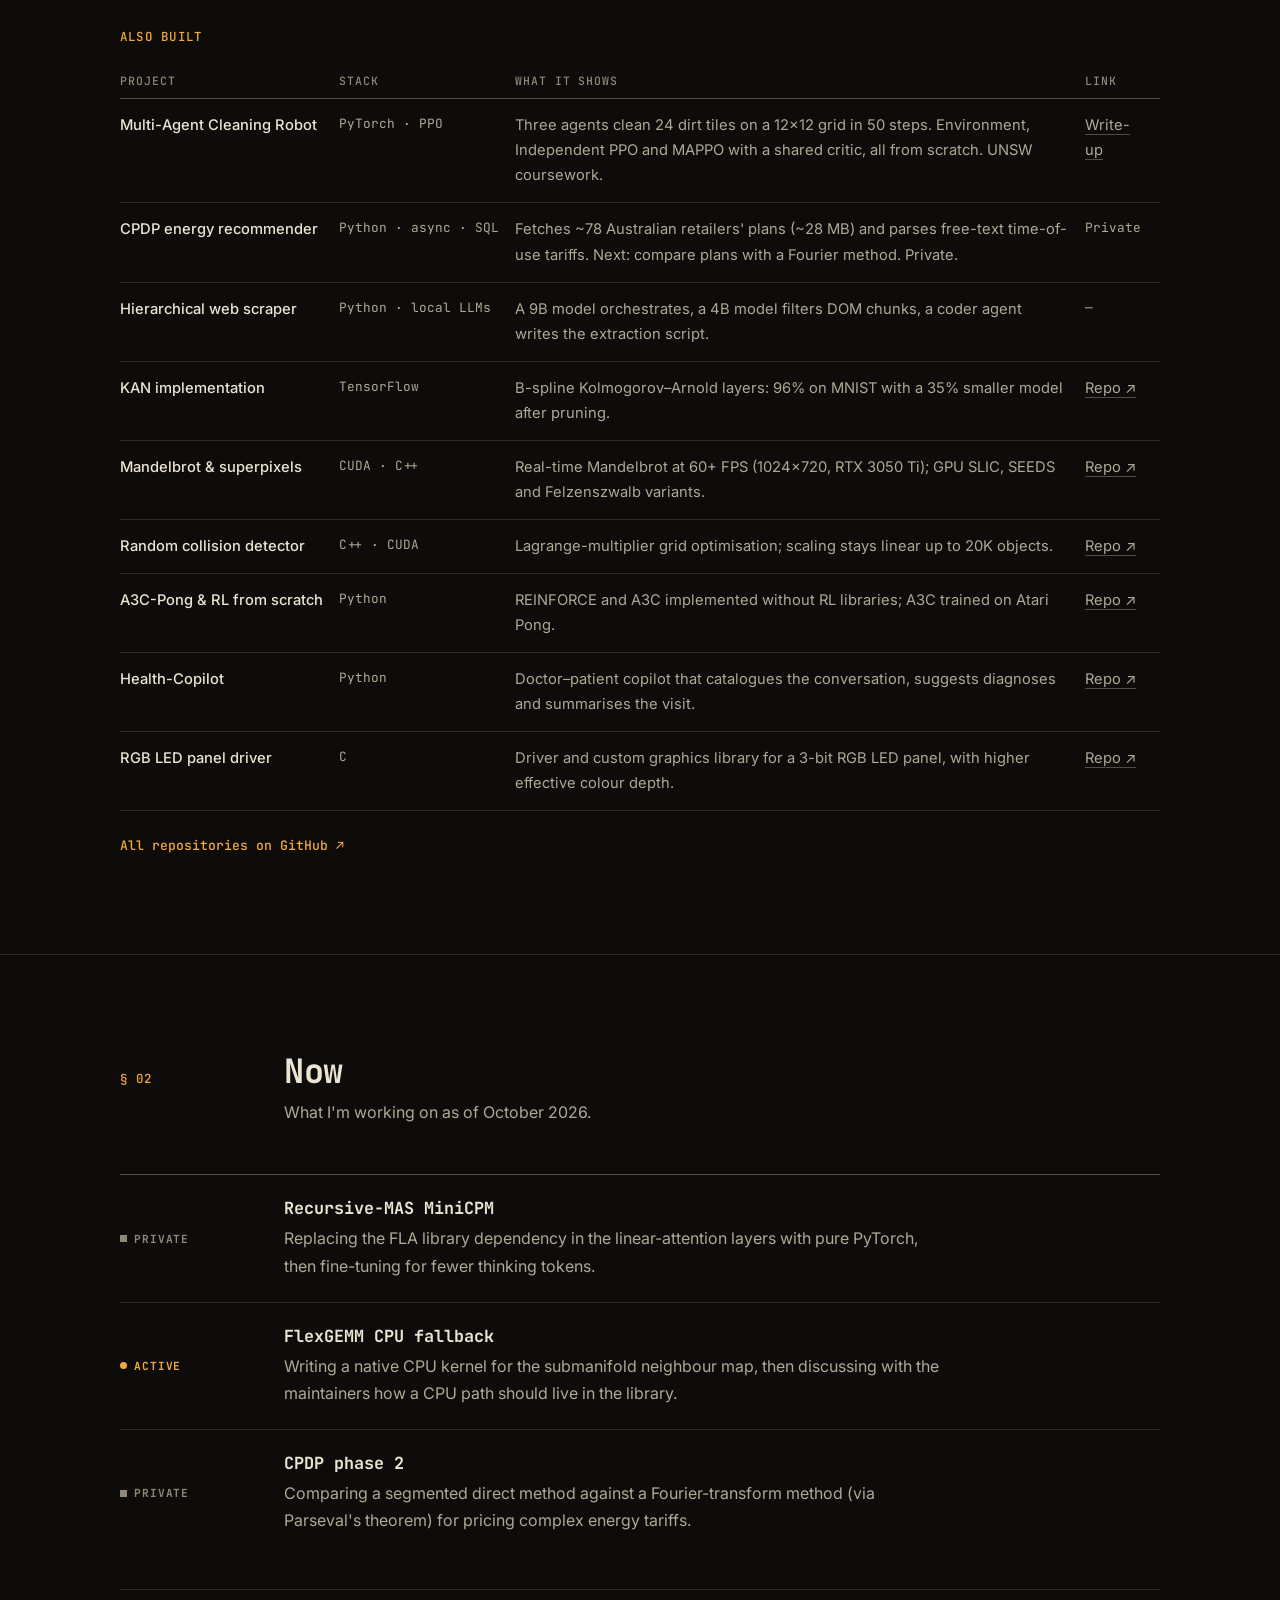
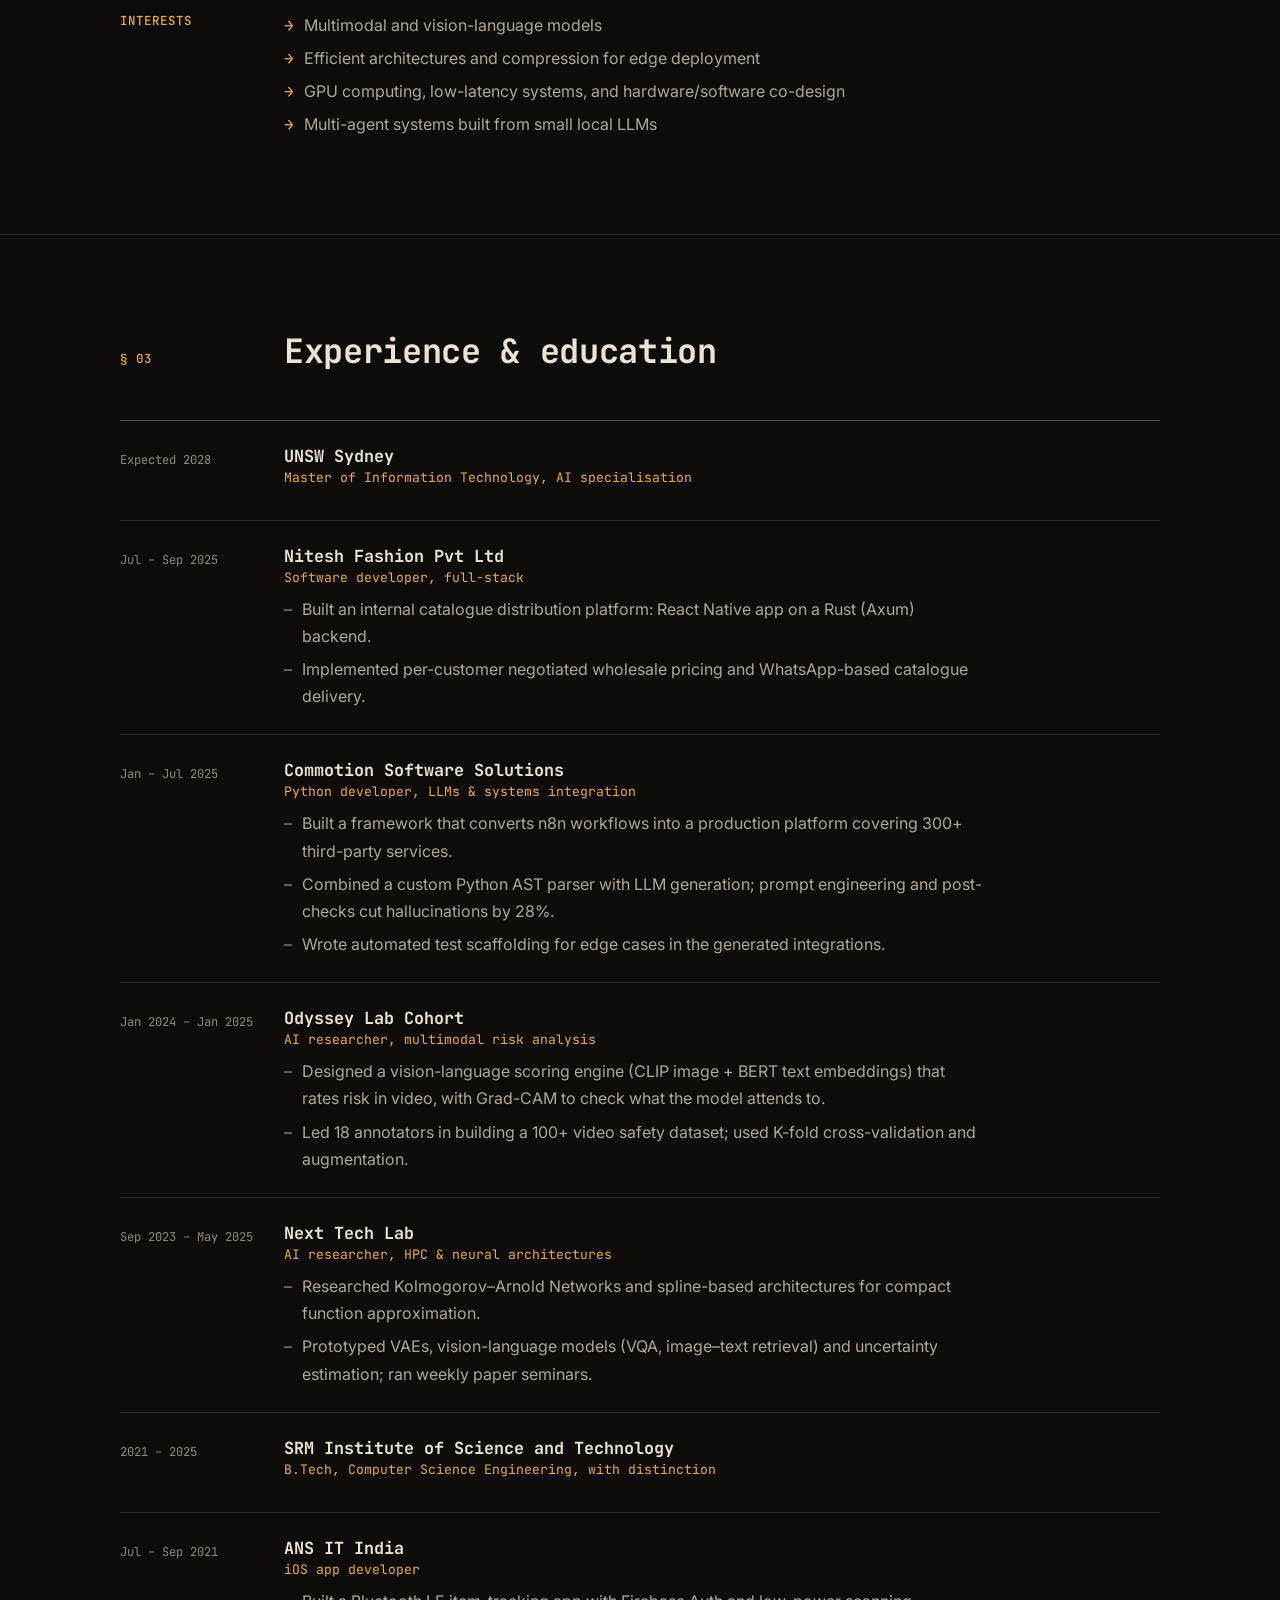
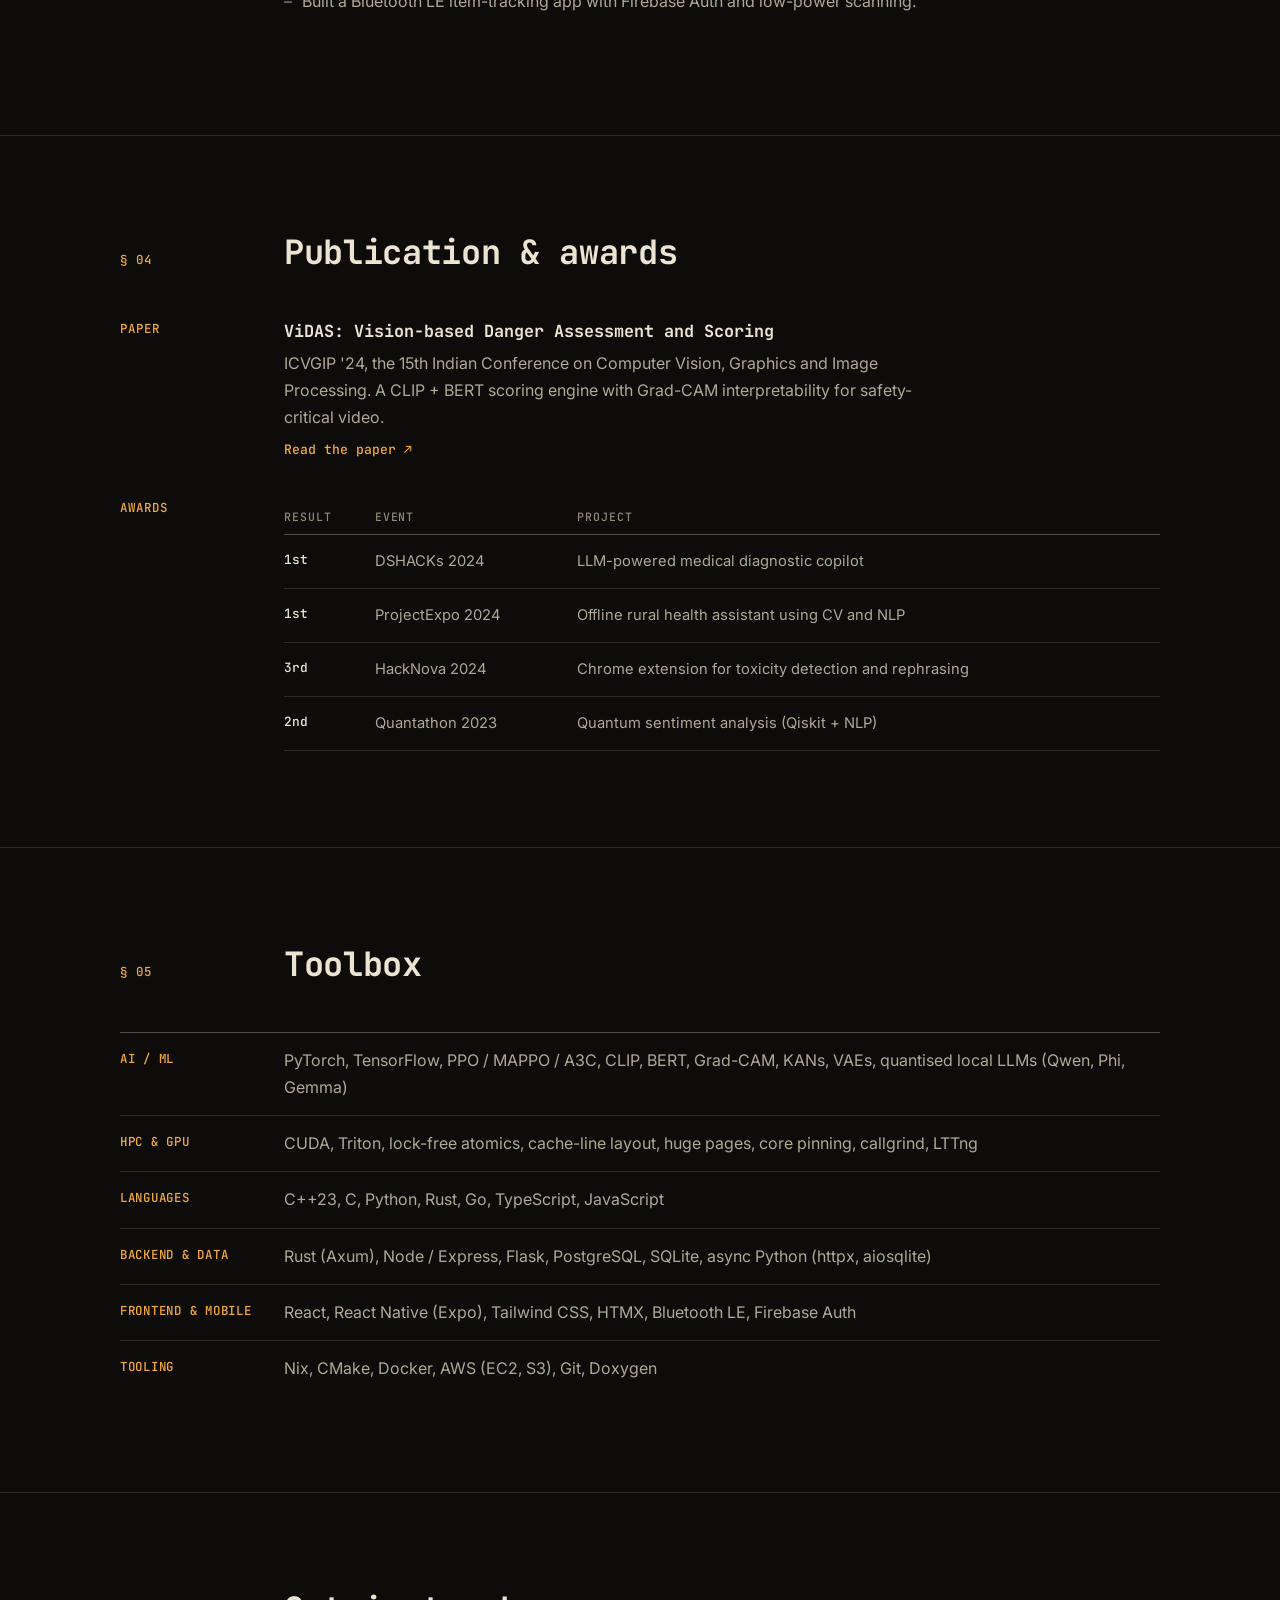
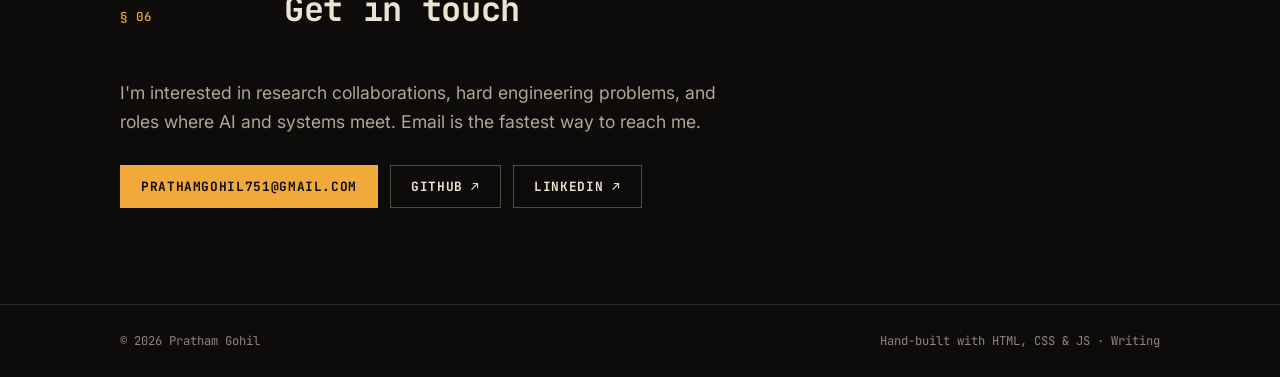
==== commit dbbe6a40: "Redesign homepage as a systems lab notebook and add ring-buffer animation New design system (warm ne" ====
--- a/index.html
+++ b/index.html
@@ -4,49 +4,45 @@
     <meta charset="UTF-8">
     <meta name="viewport" content="width=device-width, initial-scale=1.0">
     <title>Pratham Gohil — AI & Systems Engineer</title>
-    <meta name="description" content="Pratham Gohil — Master of IT (AI) at UNSW. Building at the intersection of AI/ML research and high-performance systems.">
+    <meta name="description" content="Pratham Gohil: Master of IT (AI) at UNSW Sydney. Lock-free C++ infrastructure, GPU kernels, and multimodal and multi-agent AI.">
+    <meta name="theme-color" content="#0d0c0a">
     <link rel="stylesheet" href="styles.css">
     <link rel="icon" type="image/svg+xml" href="favicon.svg">
     <link rel="preconnect" href="https://fonts.googleapis.com">
     <link rel="preconnect" href="https://fonts.gstatic.com" crossorigin>
-    <link href="https://fonts.googleapis.com/css2?family=Inter:wght@300;400;500;600;700&family=JetBrains+Mono:wght@400;500;700&display=swap" rel="stylesheet">
+    <link href="https://fonts.googleapis.com/css2?family=Inter:wght@400;500;600&family=JetBrains+Mono:wght@400;500;700&display=swap" rel="stylesheet">
 </head>
 <body>
     <a class="skip-link" href="#main-content">Skip to content</a>
-    <!-- Navigation -->
-    <nav class="navbar" id="navbar">
+
+    <nav class="navbar" id="navbar" aria-label="Primary">
         <div class="nav-container">
             <a href="#hero" class="nav-logo">PG</a>
             <button class="nav-toggle" id="navToggle" aria-label="Toggle navigation" aria-expanded="false" aria-controls="navLinks">
                 <span></span><span></span><span></span>
             </button>
             <ul class="nav-links" id="navLinks">
-                <li><a href="#about">About</a></li>
+                <li><a href="#work">Work</a></li>
                 <li><a href="#now">Now</a></li>
                 <li><a href="#experience">Experience</a></li>
-                <li><a href="#projects">Projects</a></li>
-                <li><a href="#skills">Skills</a></li>
-                <li><a href="#publications">Publications</a></li>
+                <li><a href="blog.html">Writing</a></li>
                 <li><a href="#contact">Contact</a></li>
-                <li><a href="blog.html">Blog</a></li>
             </ul>
         </div>
     </nav>
 
-    <!-- Hero Section -->
     <main id="main-content">
+    <!-- Hero -->
     <section class="hero" id="hero">
-        <div class="hero-bg" aria-hidden="true"></div>
         <div class="hero-grid container">
             <div class="hero-content">
                 <p class="hero-eyebrow"><span></span> AI / SYSTEMS / RESEARCH</p>
-                <p class="hero-greeting">Hello, I'm</p>
                 <h1 class="hero-name">Pratham<br><em>Gohil</em></h1>
                 <p class="hero-positioning">I build efficient intelligent systems — from lock-free C++ infrastructure to multimodal and multi-agent AI.</p>
                 <p class="hero-subtitle">Master of IT (AI) at UNSW Sydney, working across AI research, high-performance computing, and low-level systems engineering.</p>
                 <div class="hero-cta">
-                    <a href="#projects" class="btn btn-primary">View Projects <span aria-hidden="true">↗</span></a>
-                    <a href="#contact" class="btn btn-outline">Get in Touch</a>
+                    <a href="#work" class="btn btn-primary">Selected work <span aria-hidden="true">↓</span></a>
+                    <a href="#contact" class="btn btn-outline">Get in touch</a>
                 </div>
                 <div class="hero-links">
                     <a href="https://github.com/RisingRedstone" target="_blank" rel="noopener" aria-label="GitHub"><svg viewBox="0 0 24 24" width="22" height="22" fill="currentColor"><path d="M12 0C5.37 0 0 5.37 0 12c0 5.31 3.435 9.795 8.205 11.385.6.105.825-.255.825-.57 0-.285-.015-1.23-.015-2.235-3.015.555-3.795-.735-4.035-1.41-.135-.345-.72-1.41-1.23-1.695-.42-.225-1.02-.78-.015-.795.945-.015 1.62.87 1.845 1.23 1.08 1.815 2.805 1.305 3.495.99.105-.78.42-1.305.765-1.605-2.67-.3-5.46-1.335-5.46-5.925 0-1.305.465-2.385 1.23-3.225-.12-.3-.54-1.53.12-3.18 0 0 1.005-.315 3.3 1.23.96-.27 1.98-.405 3-.405s2.04.135 3 .405c2.295-1.56 3.3-1.23 3.3-1.23.66 1.65.24 2.88.12 3.18.765.84 1.23 1.905 1.23 3.225 0 4.605-2.805 5.625-5.475 5.925.435.375.81 1.095.81 2.22 0 1.605-.015 2.895-.015 3.3 0 .315.225.69.825.57A12.02 12.02 0 0024 12c0-6.63-5.37-12-12-12z"/></svg></a>
@@ -54,489 +50,359 @@
                     <a href="mailto:prathamgohil751@gmail.com" aria-label="Email"><svg viewBox="0 0 24 24" width="22" height="22" fill="currentColor"><path d="M1.5 8.67v8.58a3 3 0 003 3h15a3 3 0 003-3V8.67l-8.928 5.493a3 3 0 01-3.144 0L1.5 8.67z"/><path d="M22.5 6.908V6.72a3 3 0 00-3-3h-15a3 3 0 00-3 3v.188l8.928 5.493a3 3 0 003.144 0l8.928-5.493z"/></svg></a>
                 </div>
             </div>
-            <div class="hero-system" aria-label="Abstract systems architecture diagram">
-                <div class="system-label system-label-top"><span class="status-dot"></span> LIVE SYSTEMS VIEW</div>
-                <svg class="system-diagram threadweaver-demo" viewBox="0 0 560 560" role="img" aria-label="A producer process on core 3 writes data to a shared lock-free ring buffer, and a consumer process on core 2 reads from it">
-                    <defs>
-                        <pattern id="heroGrid" width="32" height="32" patternUnits="userSpaceOnUse"><path d="M32 0 L0 0 0 32" fill="none" stroke="currentColor" stroke-width="1" opacity=".16"/></pattern>
-                        <marker id="arrowHead" markerWidth="10" markerHeight="10" refX="7" refY="3.5" orient="auto"><path d="M0,0 L0,7 L7,3.5 z" fill="currentColor"/></marker>
-                    </defs>
-                    <rect width="560" height="540" fill="url(#heroGrid)"/>
-                    <text class="diagram-caption" x="34" y="42">PROCESS A</text><text class="diagram-caption" x="34" y="57">PRODUCER / CORE 3</text>
-                    <text class="diagram-caption" x="414" y="42">PROCESS B</text><text class="diagram-caption" x="414" y="57">CONSUMER / CORE 2</text>
-                    <g class="core-box" transform="translate(28 78)"><rect width="118" height="82" rx="3"/><text class="diagram-core-title" x="14" y="24">CORE 3</text><text class="diagram-micro" x="14" y="46">producer.write()</text><text class="diagram-micro" x="14" y="63">local w_h_cache</text></g>
-                    <g class="core-box" transform="translate(414 78)"><rect width="118" height="82" rx="3"/><text class="diagram-core-title" x="14" y="24">CORE 2</text><text class="diagram-micro" x="14" y="46">consumer.read()</text><text class="diagram-micro" x="14" y="63">local r_h_cache</text></g>
-                    <path class="diagram-line diagram-line-accent" d="M87 160 V190" stroke-width="2" marker-end="url(#arrowHead)"/><text class="diagram-caption flow-caption" x="98" y="178">WRITE DATA</text>
-                    <g class="shared-memory" transform="translate(82 190)"><rect class="diagram-panel" width="396" height="146" rx="4"/><text class="diagram-caption" x="20" y="26">SHARED MEMORY · CACHE-LINE ALIGNED</text><text class="diagram-micro" x="20" y="43">one shared mapping · data slots are written before publication</text><g class="buffer-cells" transform="translate(20 64)"><rect width="54" height="42"/><rect x="60" width="54" height="42"/><rect class="buffer-cell-active" x="120" width="54" height="42"/><rect x="180" width="54" height="42"/><rect x="240" width="54" height="42"/><rect x="300" width="56" height="42"/><text x="27" y="26" text-anchor="middle">r+0</text><text x="87" y="26" text-anchor="middle">r+1</text><text x="147" y="26" text-anchor="middle">w</text><text x="207" y="26" text-anchor="middle">w+1</text><text x="267" y="26" text-anchor="middle">…</text><text x="328" y="26" text-anchor="middle">free</text></g><text class="diagram-micro" x="20" y="128">data[w] = item  →  publish index  →  item = data[r]</text></g>
-                    <path class="diagram-line diagram-line-accent" d="M473 336 V160" stroke-width="2" marker-end="url(#arrowHead)"/><text class="diagram-caption flow-caption" x="378" y="178">READ DATA</text>
-                    <circle id="writePacket" class="packet packet-write" cx="87" cy="174" r="5"/><circle id="readPacket" class="packet packet-read" cx="473" cy="350" r="5"/>
-                </svg>
-                <div class="system-label system-label-bottom">THREADWEAVER / 01 <span>STATUS: ONLINE</span></div>
-            </div>
+            <figure class="tw tw-compact" data-tw-anim="compact">
+                <div class="tw-bar"><span><span class="status-dot" aria-hidden="true"></span>THREADWEAVER · SCSP RING BUFFER</span><span class="tw-scene" aria-hidden="true"></span></div>
+                <div class="tw-stage">
+                    <p class="tw-fallback">A producer process on core 3 and a consumer process on core 2 pass data through a lock-free ring buffer in shared memory. Enable JavaScript to see it animated.</p>
+                </div>
+                <figcaption class="tw-caption">Model of <code>simple_approach.hpp</code> with 8 slots, slowed down billions of times. Not a benchmark.</figcaption>
+            </figure>
         </div>
         <div class="hero-metrics" aria-label="Selected metrics">
-            <div><strong>1.25B</strong><span>ops/sec · SCSP</span></div>
-            <div><strong>650M</strong><span>ops/sec · matching engine</span></div>
-            <div><strong>18</strong><span>public repositories</span></div>
-            <div><strong>1</strong><span>peer-reviewed publication</span></div>
-        </div>
-        <div class="scroll-indicator">
-            <span></span>
-        </div>
-    </section>
-
-    <!-- About Section -->
-    <section class="section" id="about">
-        <div class="container">
-            <h2 class="section-title">About Me</h2>
-            <div class="about-grid">
-                <div class="about-text">
-                    <p>I'm a <strong>Master of IT (AI Specialization)</strong> student at UNSW Sydney with a deep passion for building systems that push the boundaries of what's possible — from billion-ops-per-second concurrent data structures to multi-agent reinforcement learning environments.</p>
-                    <p>My work spans the full spectrum: I write CUDA kernels for GPU-accelerated rendering, design lock-free concurrency primitives in C++23, implement neural networks from scratch in PyTorch, and architect production-grade async data pipelines. I believe the most interesting engineering happens at the intersection of AI and systems.</p>
-                    <p>Previously, I completed my B.Tech in Computer Science at SRM Institute, where I published research on vision-based danger assessment at ICVGIP '24 and won multiple hackathons. I've built everything from matching engines benchmarked at 650M ops/sec to edge-optimized recursive-thinking LLMs.</p>
-                </div>
-                <div class="about-stats">
-                    <div class="stat-card">
-                        <span class="stat-number">18</span>
-                        <span class="stat-label">GitHub Repos</span>
-                    </div>
-                    <div class="stat-card">
-                        <span class="stat-number">1</span>
-                        <span class="stat-label">Publication</span>
-                    </div>
-                </div>
-            </div>
-        </div>
-    </section>
-
-    <!-- Experience Section -->
-    <section class="section section-alt" id="experience">
-        <div class="container">
-            <h2 class="section-title">Experience</h2>
-            <div class="timeline">
-                <div class="timeline-item">
-                    <div class="timeline-marker"></div>
-                    <div class="timeline-content">
-                        <div class="timeline-header">
-                            <h3>Commotion Software Solutions</h3>
-                            <span class="timeline-date">Jan 2025 – Jul 2025</span>
-                        </div>
-                        <p class="timeline-role">Python Developer — LLMs & Systems Integration</p>
-                        <p>Developed a scalable integration framework converting n8n workflows into a production-grade platform supporting 300+ third-party services. Built a semi-automated conversion pipeline combining a custom Python AST parser with LLM-driven generation, reducing hallucinations by 28% through prompt engineering and post-checks.</p>
-                        <div class="tech-tags">
-                            <span>Python</span><span>LLMs</span><span>AST Parsing</span><span>n8n</span>
-                        </div>
-                    </div>
-                </div>
-                <div class="timeline-item">
-                    <div class="timeline-marker"></div>
-                    <div class="timeline-content">
-                        <div class="timeline-header">
-                            <h3>Next Tech Lab</h3>
-                            <span class="timeline-date">Sep 2023 – May 2025</span>
-                        </div>
-                        <p class="timeline-role">AI Researcher — HPC & Neural Architectures</p>
-                        <p>Researched Kolmogorov–Arnold Networks (KANs) and spline-based architectures for efficient function approximation. Prototyped VAEs and Vision-Language Models for multimodal tasks. Conducted weekly technical seminars on state-of-the-art research.</p>
-                        <div class="tech-tags">
-                            <span>KANs</span><span>VAEs</span><span>VLMs</span><span>PyTorch</span>
-                        </div>
-                    </div>
-                </div>
-                <div class="timeline-item">
-                    <div class="timeline-marker"></div>
-                    <div class="timeline-content">
-                        <div class="timeline-header">
-                            <h3>Odyssey Lab Cohort</h3>
-                            <span class="timeline-date">Jan 2024 – Jan 2025</span>
-                        </div>
-                        <p class="timeline-role">AI Researcher — Multimodal Risk Analysis</p>
-                        <p>Designed a vision-language scoring engine using CLIP image embeddings + BERT text embeddings. Implemented Grad-CAM interpretability for safety-critical feature visualization. Led annotation effort with 18 evaluators to build a 100+ video multimodal dataset.</p>
-                        <div class="tech-tags">
-                            <span>CLIP</span><span>BERT</span><span>Grad-CAM</span><span>Multimodal AI</span>
-                        </div>
-                    </div>
-                </div>
-                <div class="timeline-item">
-                    <div class="timeline-marker"></div>
-                    <div class="timeline-content">
-                        <div class="timeline-header">
-                            <h3>Nitesh Fashion Pvt Ltd</h3>
-                            <span class="timeline-date">Jul 2025 – Sep 2025</span>
-                        </div>
-                        <p class="timeline-role">Software Developer — Full-Stack</p>
-                        <p>Built an internal catalogue distribution platform using React Native + Rust (Axum) backend. Implemented dynamic pricing logic for per-customer negotiated wholesale adjustments and WhatsApp-based catalogue delivery workflows.</p>
-                        <div class="tech-tags">
-                            <span>React Native</span><span>Rust</span><span>Axum</span><span>WhatsApp API</span>
-                        </div>
-                    </div>
-                </div>
-                <div class="timeline-item">
-                    <div class="timeline-marker"></div>
-                    <div class="timeline-content">
-                        <div class="timeline-header">
-                            <h3>ANS IT INDIA</h3>
-                            <span class="timeline-date">Jul 2021 – Sep 2021</span>
-                        </div>
-                        <p class="timeline-role">iOS App Developer</p>
-                        <p>Built a BLE-enabled iOS app for item tracking with Firebase Auth integration and low-power BLE handling.</p>
-                        <div class="tech-tags">
-                            <span>iOS</span><span>Swift</span><span>BLE</span><span>Firebase</span>
-                        </div>
-                    </div>
-                </div>
-            </div>
-        </div>
-    </section>
-
-    <!-- Projects Section -->
-    <section class="section" id="projects">
-        <div class="container">
-            <h2 class="section-title">Projects</h2>
-            <div class="projects-grid">
-                <div class="project-card featured">
-                    <div class="project-card-header">
-                        <span class="project-icon project-icon-systems" aria-hidden="true">↔</span>
-                        <h3><a href="blog-threadweaver.html">Threadweaver Core</a></h3>
-                    </div>
-                    <div class="project-meta"><span class="project-status">Complete</span><span>Systems · 2025</span></div>
-                    <p class="project-desc">Ultra-high-throughput concurrency primitives achieving peak SCSP throughput of 1.25B ops/sec. Features cache-saturating ring buffers, lock-free MPSC protocols, 2MB Huge Pages, and compile-time safety via C++20 concepts.</p>
-                    <div class="tech-tags">
-                        <span>C++23</span><span>Lock-free</span><span>Atomics</span><span>Huge Pages</span>
-                    </div>
-                    <div class="project-actions"><a href="blog-threadweaver.html">Technical write-up →</a><a href="https://github.com/RisingRedstone" target="_blank" rel="noopener">GitHub ↗</a></div>
-                </div>
-
-                <div class="project-card featured">
-                    <div class="project-card-header">
-                        <span class="project-icon project-icon-systems" aria-hidden="true">▦</span>
-                        <h3><a href="blog-threadweaver.html">Matching Engine</a></h3>
-                    </div>
-                    <p class="project-desc">Ultra-low latency matching engine benchmarked at 650M ops/sec (8 producers × 1 consumer). Zero-mutex design using hardware-first primitives — inline <code>cmov</code>, atomic <code>lock bts</code>, cache-line-aligned containers.</p>
-                    <div class="tech-tags">
-                        <span>C++23</span><span>HPC</span><span>Callgrind</span><span>Branchless</span>
-                    </div>
-                    <div class="project-actions"><a href="blog-threadweaver.html">Technical write-up →</a><a href="https://github.com/RisingRedstone" target="_blank" rel="noopener">GitHub ↗</a></div>
-                </div>
-
-                <div class="project-card">
-                    <div class="project-card-header">
-                        <span class="project-icon project-icon-ai" aria-hidden="true">◎</span>
+            <div><strong>1.25B</strong><span>ops/sec · single producer, single consumer</span></div>
+            <div><strong>650M</strong><span>ops/sec · 8 producers, 1 consumer</span></div>
+            <div><strong>19</strong><span>public GitHub repositories</span></div>
+            <div><strong>1</strong><span>peer-reviewed paper · ICVGIP '24</span></div>
+        </div>
+    </section>
+
+    <!-- Intro -->
+    <section class="section intro" id="about">
+        <div class="container">
+            <div class="section-head">
+                <span class="section-no">§ 00</span>
+                <h2 class="section-title">Overview</h2>
+            </div>
+            <div class="section-head" style="margin-bottom:0">
+                <span></span>
+                <div>
+                    <p>I'm a Master of IT (AI) student at UNSW Sydney. I work on both halves of an AI system: the infrastructure underneath (lock-free C++23 queues, shared-memory allocators, GPU kernels) and the models on top, which I usually write from scratch to understand them at the tensor level.</p>
+                    <p>Before UNSW I did a B.Tech in Computer Science at SRM Institute, published a vision-language safety paper at ICVGIP '24, and placed in four competitions.</p>
+                </div>
+            </div>
+        </div>
+    </section>
+
+    <!-- Selected work -->
+    <section class="section" id="work">
+        <div class="container">
+            <div class="section-head">
+                <span class="section-no">§ 01</span>
+                <h2 class="section-title">Selected work</h2>
+                <p class="section-lede">Three projects in depth, then everything else I've built.</p>
+            </div>
+
+            <article class="work-item">
+                <span class="work-no">01 / SYSTEMS</span>
+                <div class="work-body">
+                    <span class="status-badge">Complete · engine in progress</span>
+                    <h3><a href="blog-threadweaver.html">Threadweaver: messaging for a matching engine</a></h3>
+                    <p>Moving data between threads is limited by cache coherence, not arithmetic. Threadweaver is a family of lock-free ring buffers in C++23, with every head on its own 64-byte cache line, power-of-two mask indexing, and 2&nbsp;MB huge-page shared memory.</p>
+                    <p>It is the foundation of a matching engine I am building: the buffers and allocators are done and benchmarked at 1.25B ops/sec with one producer and 650M ops/sec with eight, without a single mutex. The matching logic on top is next.</p>
+                    <div class="tags"><span>C++23</span><span>lock-free</span><span>atomics</span><span>huge pages</span><span>callgrind</span></div>
+                    <div class="work-links">
+                        <a class="link-arrow" href="blog-threadweaver.html">Technical write-up →</a>
+                        <a class="link-arrow" href="blog-matching-engine.html">Engine status →</a>
+                        <a class="link-arrow" href="https://github.com/RisingRedstone/Matching-Engine-Threadweaver" target="_blank" rel="noopener">Source ↗</a>
+                    </div>
+                </div>
+                <figure class="work-visual">
+                    <svg viewBox="0 0 420 170" role="img" aria-labelledby="bench-t bench-d">
+                        <title id="bench-t">Ring buffer throughput by configuration</title>
+                        <desc id="bench-d">Bar chart. Single producer, single consumer: 1.25 billion operations per second. Eight producers, one consumer: 650 million operations per second.</desc>
+                        <text class="v-dim" x="0" y="14">PEAK THROUGHPUT, OPS/SEC</text>
+                        <text class="v-txt" x="0" y="48">1P · 1C (SCSP)</text>
+                        <rect class="v-bar" x="0" y="56" width="400" height="22"/>
+                        <text class="v-num" x="404" y="48" text-anchor="end">1.25B</text>
+                        <text class="v-txt" x="0" y="112">8P · 1C</text>
+                        <rect class="v-bar-2" x="0" y="120" width="208" height="22"/>
+                        <text class="v-num" x="212" y="112" text-anchor="start" style="fill:var(--text)">650M</text>
+                    </svg>
+                    <figcaption>Ring-buffer throughput by configuration. SCSP = single producer, single consumer.</figcaption>
+                </figure>
+            </article>
+
+            <article class="work-item">
+                <span class="work-no">02 / ML INFRA</span>
+                <div class="work-body">
+                    <span class="status-badge status-active">Active</span>
+                    <h3><a href="blog-flexgemm.html">FlexGEMM: CPU fallback</a></h3>
+                    <p>Running TRELLIS&nbsp;2 ran me out of VRAM, and FlexGEMM's sparse 3D convolution backend only had GPU kernels for building output coordinates. I'm writing CPU versions so it works on machines with little or no GPU memory.</p>
+                    <p>Both output-coordinate kernels now have native C++17/OpenMP CPU versions. They return exactly the same coordinates as PyTorch's reference path and run 40–400× faster on my 8-thread laptop CPU. The submanifold neighbour map still runs through a PyTorch fallback; a native kernel is next.</p>
+                    <div class="tags"><span>C++17</span><span>OpenMP</span><span>PyTorch</span><span>Triton</span><span>sparse conv</span></div>
+                    <div class="work-links">
+                        <a class="link-arrow" href="blog-flexgemm.html">Technical write-up →</a>
+                        <a class="link-arrow" href="https://github.com/RisingRedstone/FlexGEMM" target="_blank" rel="noopener">Fork ↗</a>
+                    </div>
+                </div>
+                <figure class="work-visual">
+                    <svg viewBox="0 0 420 170" role="img" aria-labelledby="flex-t flex-d">
+                        <title id="flex-t">CPU fallback kernel status</title>
+                        <desc id="flex-d">Two output-coordinate kernels have native CPU implementations that match the PyTorch reference. The submanifold neighbour map still uses a PyTorch fallback.</desc>
+                        <text class="v-dim" x="0" y="14">CPU KERNEL STATUS</text>
+                        <rect class="v-cool" x="0" y="26" width="420" height="40"/>
+                        <text class="v-txt" x="10" y="43">hashmap_build_sparse_conv_out_coords</text>
+                        <text class="v-dim" x="10" y="58" style="fill:var(--green)">NATIVE C++ · MATCHES REFERENCE</text>
+                        <rect class="v-cool" x="0" y="72" width="420" height="40"/>
+                        <text class="v-txt" x="10" y="89">expand_unique_build_sparse_conv_out_coords</text>
+                        <text class="v-dim" x="10" y="104" style="fill:var(--green)">NATIVE C++ · MATCHES REFERENCE</text>
+                        <rect class="v-hot" x="0" y="118" width="420" height="40"/>
+                        <text class="v-txt" x="10" y="135">submanifold neighbour map</text>
+                        <text class="v-dim" x="10" y="150" style="fill:var(--accent)">PYTORCH FALLBACK · NATIVE KERNEL NEXT</text>
+                    </svg>
+                    <figcaption>Coordinate-building kernels ported from CUDA to CPU. Speed-ups are against the pure-PyTorch reference, not the GPU.</figcaption>
+                </figure>
+            </article>
+
+            <article class="work-item">
+                <span class="work-no">03 / AI RESEARCH</span>
+                <div class="work-body">
+                    <span class="status-badge status-private">Private · Active</span>
+                    <h3>Recursive-MAS MiniCPM</h3>
+                    <p>A recursive-thinking multi-agent system aimed at cutting the tokens a model spends thinking, so inference gets faster on edge devices. First step: a Qwen3.5-based transformer in plain PyTorch, with no Hugging Face Transformers, so every tensor is visible.</p>
+                    <p>Three of every four layers use linear attention (gated delta rule, roughly O(N)), and grouped-query attention shrinks the KV cache 4×. Next up: DCT analysis for weight compression.</p>
+                    <div class="tags"><span>PyTorch</span><span>linear attention</span><span>GQA</span><span>RoPE</span></div>
+                    <div class="work-links">
+                        <span class="link-private">Write-up locked until testing finishes</span>
+                    </div>
+                </div>
+                <figure class="work-visual">
+                    <svg viewBox="0 0 420 170" role="img" aria-labelledby="mas-t mas-d">
+                        <title id="mas-t">Layer layout of the text backbone</title>
+                        <desc id="mas-d">Twenty-four transformer layers. Every fourth layer uses full attention; the other three use linear attention.</desc>
+                        <text class="v-dim" x="0" y="14">24 LAYERS · 3 LINEAR : 1 FULL</text>
+                        <g><rect class="v-box" x="0.0" y="24" width="15" height="30"/><rect class="v-box" x="17.4" y="24" width="15" height="30"/><rect class="v-box" x="34.8" y="24" width="15" height="30"/><rect class="v-hot" x="52.2" y="24" width="15" height="30"/><rect class="v-box" x="69.6" y="24" width="15" height="30"/><rect class="v-box" x="87.0" y="24" width="15" height="30"/><rect class="v-box" x="104.4" y="24" width="15" height="30"/><rect class="v-hot" x="121.8" y="24" width="15" height="30"/><rect class="v-box" x="139.2" y="24" width="15" height="30"/><rect class="v-box" x="156.6" y="24" width="15" height="30"/><rect class="v-box" x="174.0" y="24" width="15" height="30"/><rect class="v-hot" x="191.4" y="24" width="15" height="30"/><rect class="v-box" x="208.8" y="24" width="15" height="30"/><rect class="v-box" x="226.2" y="24" width="15" height="30"/><rect class="v-box" x="243.6" y="24" width="15" height="30"/><rect class="v-hot" x="261.0" y="24" width="15" height="30"/><rect class="v-box" x="278.4" y="24" width="15" height="30"/><rect class="v-box" x="295.8" y="24" width="15" height="30"/><rect class="v-box" x="313.2" y="24" width="15" height="30"/><rect class="v-hot" x="330.6" y="24" width="15" height="30"/><rect class="v-box" x="348.0" y="24" width="15" height="30"/><rect class="v-box" x="365.4" y="24" width="15" height="30"/><rect class="v-box" x="382.8" y="24" width="15" height="30"/><rect class="v-hot" x="400.2" y="24" width="15" height="30"/></g>
+                        <rect class="v-box" x="0" y="64" width="14" height="14"/>
+                        <text class="v-dim" x="22" y="75">linear attention, gated delta rule</text>
+                        <rect class="v-hot" x="0" y="86" width="14" height="14"/>
+                        <text class="v-dim" x="22" y="97">full attention, GQA 8 query / 2 KV heads</text>
+                        <text class="v-num" x="0" y="150">4×</text>
+                        <text class="v-dim" x="52" y="146">smaller KV cache</text>
+                    </svg>
+                    <figcaption>Text backbone layout. Vision tower not yet implemented.</figcaption>
+                </figure>
+            </article>
+
+            <div class="also-built">
+                <h3>Also built</h3>
+                <div class="table-wrap">
+                    <table class="data-table">
+                        <thead><tr><th scope="col">Project</th><th scope="col">Stack</th><th scope="col">What it shows</th><th scope="col">Link</th></tr></thead>
+                        <tbody>
+                            <tr><td>Multi-Agent Cleaning Robot</td><td class="mono">PyTorch · PPO</td><td>Three agents clean 24 dirt tiles on a 12×12 grid in 50 steps. Environment, Independent PPO and MAPPO with a shared critic, all from scratch. UNSW coursework.</td><td><a href="blog-cleaning-robot.html">Write-up</a></td></tr>
+                            <tr><td>CPDP energy recommender</td><td class="mono">Python · async · SQL</td><td>Fetches ~78 Australian retailers' plans (~28&nbsp;MB) and parses free-text time-of-use tariffs. Next: compare plans with a Fourier method. Private.</td><td class="mono">Private</td></tr>
+                            <tr><td>Hierarchical web scraper</td><td class="mono">Python · local LLMs</td><td>A 9B model orchestrates, a 4B model filters DOM chunks, a coder agent writes the extraction script.</td><td class="mono">—</td></tr>
+                            <tr><td>KAN implementation</td><td class="mono">TensorFlow</td><td>B-spline Kolmogorov–Arnold layers: 96% on MNIST with a 35% smaller model after pruning.</td><td><a href="https://github.com/RisingRedstone/KAN-Implementation" target="_blank" rel="noopener">Repo ↗</a></td></tr>
+                            <tr><td>Mandelbrot &amp; superpixels</td><td class="mono">CUDA · C++</td><td>Real-time Mandelbrot at 60+ FPS (1024×720, RTX 3050 Ti); GPU SLIC, SEEDS and Felzenszwalb variants.</td><td><a href="https://github.com/RisingRedstone/MandlebrotsetCUDA1" target="_blank" rel="noopener">Repo ↗</a></td></tr>
+                            <tr><td>Random collision detector</td><td class="mono">C++ · CUDA</td><td>Lagrange-multiplier grid optimisation; scaling stays linear up to 20K objects.</td><td><a href="https://github.com/RisingRedstone/RandomCollisionDetector" target="_blank" rel="noopener">Repo ↗</a></td></tr>
+                            <tr><td>A3C-Pong &amp; RL from scratch</td><td class="mono">Python</td><td>REINFORCE and A3C implemented without RL libraries; A3C trained on Atari Pong.</td><td><a href="https://github.com/RisingRedstone/A3C-Pong" target="_blank" rel="noopener">Repo ↗</a></td></tr>
+                            <tr><td>Health-Copilot</td><td class="mono">Python</td><td>Doctor–patient copilot that catalogues the conversation, suggests diagnoses and summarises the visit.</td><td><a href="https://github.com/RisingRedstone/Health-Copilot" target="_blank" rel="noopener">Repo ↗</a></td></tr>
+                            <tr><td>RGB LED panel driver</td><td class="mono">C</td><td>Driver and custom graphics library for a 3-bit RGB LED panel, with higher effective colour depth.</td><td><a href="https://github.com/RisingRedstone/RGB-Led-Panel" target="_blank" rel="noopener">Repo ↗</a></td></tr>
+                        </tbody>
+                    </table>
+                </div>
+                <p style="margin-top:20px"><a class="link-arrow" href="https://github.com/RisingRedstone" target="_blank" rel="noopener">All repositories on GitHub ↗</a></p>
+            </div>
+        </div>
+    </section>
+
+    <!-- Now -->
+    <section class="section" id="now">
+        <div class="container">
+            <div class="section-head">
+                <span class="section-no">§ 02</span>
+                <h2 class="section-title">Now</h2>
+                <p class="section-lede">What I'm working on as of October 2026.</p>
+            </div>
+            <div class="now-list">
+                <div class="now-row">
+                    <span class="status-badge status-private">Private</span>
+                    <div>
                         <h3>Recursive-MAS MiniCPM</h3>
-                    </div>
-                    <div class="project-meta"><span class="project-status status-private">Private</span><span>AI research · Active</span></div>
-                    <p class="project-desc">Edge-optimized recursive-thinking multi-agent system. Custom Qwen3.5-based transformer with mixed attention (linear + full), Grouped Query Attention (4× KV cache reduction), and DCT-based weight compression.</p>
-                    <div class="tech-tags">
-                        <span>PyTorch</span><span>Transformers</span><span>GQA</span><span>RoPE</span>
-                    </div>
-                </div>
-
-                <div class="project-card">
-                    <div class="project-card-header">
-                        <span class="project-icon project-icon-rl" aria-hidden="true">⌁</span>
-                        <h3><a href="blog-cleaning-robot.html">Multi-Agent Cleaning Robot</a></h3>
-                    </div>
-                    <p class="project-desc">Cooperative multi-agent RL system with three agents cleaning a 12×12 grid. Implemented Independent PPO and MAPPO with shared global critic, GAE advantage estimation, and custom CNN policy networks from scratch.</p>
-                    <div class="tech-tags">
-                        <span>PyTorch</span><span>RL</span><span>PPO</span><span>MAPPO</span>
-                    </div>
-                </div>
-
-                <div class="project-card">
-                    <div class="project-card-header">
-                        <span class="project-icon project-icon-systems" aria-hidden="true">∿</span>
-                        <h3><a href="blog-flexgemm.html">FlexGEMM — CPU Fallback</a></h3>
-                    </div>
-                    <p class="project-desc">Extending a Triton-powered GEMM backend for 3D sparse convolutions with CPU fallback support. Implementing coordinate-building kernels for hardware with limited GPU memory.</p>
-                    <div class="tech-tags">
-                        <span>Python</span><span>Triton</span><span>Sparse Conv</span><span>PyTorch</span>
-                    </div>
-                </div>
-
-                <div class="project-card">
-                    <div class="project-card-header">
-                        <span class="project-icon">&#x1F310;</span>
-                        <h3>Hierarchical Web Scraper</h3>
-                    </div>
-                    <p class="project-desc">Compute-efficient multi-agent scraping framework using a hierarchy of small LLMs (3B–12B params). Orchestrator → filter → coder pipeline with dynamic script generation.</p>
-                    <div class="tech-tags">
-                        <span>Python</span><span>LLMs</span><span>Multi-Agent</span><span>Scraping</span>
-                    </div>
-                </div>
-
-                <div class="project-card">
-                    <div class="project-card-header">
-                        <span class="project-icon">&#x26A1;</span>
-                        <h3>CPDP — Energy Recommender</h3>
-                    </div>
-                    <p class="project-desc">Consumer energy plan recommender ingesting Australian retailer data via CDR registry. Three-stage async ETL pipeline, custom TOU parser handling 6+ text formats, coverage verification engine.</p>
-                    <div class="tech-tags">
-                        <span>Python</span><span>Async</span><span>ETL</span><span>Energy</span>
-                    </div>
-                </div>
-
-                <div class="project-card">
-                    <div class="project-card-header">
-                        <span class="project-icon">&#x1F3A8;</span>
-                        <h3>Mandelbrot CUDA</h3>
-                    </div>
-                    <p class="project-desc">Real-time Mandelbrot set renderer achieving 60+ FPS at 1024×720 on RTX 3050 Ti. GPU-accelerated with custom CUDA kernels.</p>
-                    <div class="tech-tags">
-                        <span>CUDA</span><span>C++</span><span>GPU</span><span>Real-time</span>
-                    </div>
-                </div>
-            </div>
-            <div class="projects-more">
-                <a href="https://github.com/RisingRedstone" target="_blank" rel="noopener" class="btn btn-outline">View All on GitHub →</a>
-            </div>
-        </div>
-    </section>
-
-    <!-- Currently Working On Section -->
-    <section class="section section-alt" id="now">
-        <div class="container">
-            <h2 class="section-title">Currently Working On</h2>
-            <div class="now-grid">
-                <div class="now-card locked">
-                    <div class="now-card-header">
-                        <span class="now-status">&#x1F512;</span>
-                        <span class="now-label locked-label">Locked</span>
-                    </div>
-                    <h3>Recursive-MAS MiniCPM</h3>
-                    <p>Edge-optimized recursive-thinking transformer with mixed linear/full attention architecture. Implementing custom MiniCPM V4.6 from scratch with Grouped Query Attention and DCT-based weight compression. Currently in active development — full details will be published after testing.</p>
-                    <div class="tech-tags">
-                        <span>PyTorch</span><span>Transformers</span><span>Edge AI</span>
-                    </div>
-                </div>
-                <div class="now-card active">
-                    <div class="now-card-header">
-                        <span class="now-status">&#x1F7E2;</span>
-                        <span class="now-label">Active</span>
-                    </div>
-                    <h3><a href="blog-flexgemm.html">FlexGEMM — CPU Fallback</a></h3>
-                    <p>Implementing CPU fallback kernels for a Triton-powered sparse 3D convolution backend. Two of three kernels verified. Currently optimizing the submanifold convolution neighbour map (~10x slower than GPU path).</p>
-                    <div class="tech-tags">
-                        <span>Python</span><span>Triton</span><span>CPU Kernels</span>
-                    </div>
-                </div>
-            </div>
-        </div>
-    </section>
-
-    <!-- Research Interests Section -->
-    <section class="section">
-        <div class="container">
-            <h2 class="section-title">Research Interests</h2>
-            <div class="research-grid">
-                <div class="research-item">
-                    <span class="research-icon">&#x1F9E0;</span>
-                    <h3>Multimodal AI Systems</h3>
-                    <p>Vision-language models, cross-modal reasoning, and safety-critical applications</p>
-                </div>
-                <div class="research-item">
-                    <span class="research-icon">&#x26A1;</span>
-                    <h3>Efficient Neural Architectures</h3>
-                    <p>Model compression, pruning, KANs, and compute-efficient inference for edge deployment</p>
-                </div>
-                <div class="research-item">
-                    <span class="research-icon">&#x1F680;</span>
-                    <h3>GPU Computing & HPC</h3>
-                    <p>CUDA kernel programming, low-latency systems, and hardware-aware optimization</p>
-                </div>
-                <div class="research-item">
-                    <span class="research-icon">&#x1F916;</span>
-                    <h3>Multi-Agent Systems</h3>
-                    <p>Cooperative RL, hierarchical agent orchestration, and local LLM coordination</p>
-                </div>
-                <div class="research-item">
-                    <span class="research-icon">&#x1F527;</span>
-                    <h3>Hardware/Software Co-Design</h3>
-                    <p>Security, performance, and the intersection of architecture and algorithms</p>
-                </div>
-                <div class="research-item">
-                    <span class="research-icon">&#x1F4CA;</span>
-                    <h3>Time-Series & Sequential Data</h3>
-                    <p>Pattern recognition through time, temporal reasoning, and sequential decision-making</p>
-                </div>
-            </div>
-        </div>
-    </section>
-
-    <!-- Skills Section -->
-    <section class="section section-alt" id="skills">
-        <div class="container">
-            <h2 class="section-title">Skills & Technologies</h2>
-            <div class="skills-grid">
-                <div class="skill-category">
-                    <h3>AI & Machine Learning</h3>
-                    <div class="skill-items">
-                        <span>PyTorch</span>
-                        <span>TensorFlow</span>
-                        <span>Transformers</span>
-                        <span>CLIP / BERT</span>
-                        <span>CNNs / VAEs / GANs</span>
-                        <span>Reinforcement Learning</span>
-                        <span>KANs</span>
-                        <span>Multi-Agent RL</span>
-                        <span>Grad-CAM</span>
-                        <span>LLM Integration</span>
-                    </div>
-                </div>
-                <div class="skill-category">
-                    <h3>HPC & GPU</h3>
-                    <div class="skill-items">
-                        <span>CUDA</span>
-                        <span>Triton</span>
-                        <span>NVRTC</span>
-                        <span>Cache Optimization</span>
-                        <span>Lock-free Atomics</span>
-                        <span>Huge Pages</span>
-                        <span>Callgrind</span>
-                        <span>LTTng</span>
-                        <span>Core Pinning</span>
-                        <span>Branchless Code</span>
-                    </div>
-                </div>
-                <div class="skill-category">
-                    <h3>Languages</h3>
-                    <div class="skill-items">
-                        <span>C++23</span>
-                        <span>Python</span>
-                        <span>Rust</span>
-                        <span>C</span>
-                        <span>TypeScript</span>
-                        <span>JavaScript</span>
-                        <span>Go</span>
-                        <span>Swift</span>
-                        <span>SQL</span>
-                    </div>
-                </div>
-                <div class="skill-category">
-                    <h3>Systems & Backend</h3>
-                    <div class="skill-items">
-                        <span>C++20 Concepts</span>
-                        <span>RAII Patterns</span>
-                        <span>POSIX IPC</span>
-                        <span>mmap</span>
-                        <span>Axum (Rust)</span>
-                        <span>Node.js</span>
-                        <span>Flask</span>
-                        <span>PostgreSQL</span>
-                        <span>SQLite</span>
-                        <span>Docker</span>
-                    </div>
-                </div>
-                <div class="skill-category">
-                    <h3>Frontend & Mobile</h3>
-                    <div class="skill-items">
-                        <span>React</span>
-                        <span>React Native</span>
-                        <span>Tailwind CSS</span>
-                        <span>HTMX</span>
-                        <span>HTML/CSS</span>
-                        <span>iOS (Swift)</span>
-                        <span>Firebase</span>
-                        <span>BLE</span>
-                    </div>
-                </div>
-                <div class="skill-category">
-                    <h3>Cloud & DevOps</h3>
-                    <div class="skill-items">
-                        <span>AWS (EC2/S3)</span>
-                        <span>Docker</span>
-                        <span>Nix</span>
-                        <span>CMake</span>
-                        <span>Git</span>
-                        <span>CI/CD</span>
-                    </div>
-                </div>
-            </div>
-        </div>
-    </section>
-
-    <!-- Publications Section -->
+                        <p>Replacing the FLA library dependency in the linear-attention layers with pure PyTorch, then fine-tuning for fewer thinking tokens.</p>
+                    </div>
+                </div>
+                <div class="now-row">
+                    <span class="status-badge status-active">Active</span>
+                    <div>
+                        <h3><a href="blog-flexgemm.html">FlexGEMM CPU fallback</a></h3>
+                        <p>Writing a native CPU kernel for the submanifold neighbour map, then discussing with the maintainers how a CPU path should live in the library.</p>
+                    </div>
+                </div>
+                <div class="now-row">
+                    <span class="status-badge status-private">Private</span>
+                    <div>
+                        <h3>CPDP phase 2</h3>
+                        <p>Comparing a segmented direct method against a Fourier-transform method (via Parseval's theorem) for pricing complex energy tariffs.</p>
+                    </div>
+                </div>
+            </div>
+            <div class="now-interests">
+                <span class="section-no">INTERESTS</span>
+                <ul>
+                    <li>Multimodal and vision-language models</li>
+                    <li>Efficient architectures and compression for edge deployment</li>
+                    <li>GPU computing, low-latency systems, and hardware/software co-design</li>
+                    <li>Multi-agent systems built from small local LLMs</li>
+                </ul>
+            </div>
+        </div>
+    </section>
+
+    <!-- Experience -->
+    <section class="section" id="experience">
+        <div class="container">
+            <div class="section-head">
+                <span class="section-no">§ 03</span>
+                <h2 class="section-title">Experience &amp; education</h2>
+            </div>
+            <div>
+                <div class="exp-row">
+                    <span class="exp-date">Expected 2028</span>
+                    <div>
+                        <h3>UNSW Sydney</h3>
+                        <p class="exp-role">Master of Information Technology, AI specialisation</p>
+                    </div>
+                </div>
+                <div class="exp-row">
+                    <span class="exp-date">Jul – Sep 2025</span>
+                    <div>
+                        <h3>Nitesh Fashion Pvt Ltd</h3>
+                        <p class="exp-role">Software developer, full-stack</p>
+                        <ul>
+                            <li>Built an internal catalogue distribution platform: React Native app on a Rust (Axum) backend.</li>
+                            <li>Implemented per-customer negotiated wholesale pricing and WhatsApp-based catalogue delivery.</li>
+                        </ul>
+                    </div>
+                </div>
+                <div class="exp-row">
+                    <span class="exp-date">Jan – Jul 2025</span>
+                    <div>
+                        <h3>Commotion Software Solutions</h3>
+                        <p class="exp-role">Python developer, LLMs &amp; systems integration</p>
+                        <ul>
+                            <li>Built a framework that converts n8n workflows into a production platform covering 300+ third-party services.</li>
+                            <li>Combined a custom Python AST parser with LLM generation; prompt engineering and post-checks cut hallucinations by 28%.</li>
+                            <li>Wrote automated test scaffolding for edge cases in the generated integrations.</li>
+                        </ul>
+                    </div>
+                </div>
+                <div class="exp-row">
+                    <span class="exp-date">Jan 2024 – Jan 2025</span>
+                    <div>
+                        <h3>Odyssey Lab Cohort</h3>
+                        <p class="exp-role">AI researcher, multimodal risk analysis</p>
+                        <ul>
+                            <li>Designed a vision-language scoring engine (CLIP image + BERT text embeddings) that rates risk in video, with Grad-CAM to check what the model attends to.</li>
+                            <li>Led 18 annotators in building a 100+ video safety dataset; used K-fold cross-validation and augmentation.</li>
+                        </ul>
+                    </div>
+                </div>
+                <div class="exp-row">
+                    <span class="exp-date">Sep 2023 – May 2025</span>
+                    <div>
+                        <h3>Next Tech Lab</h3>
+                        <p class="exp-role">AI researcher, HPC &amp; neural architectures</p>
+                        <ul>
+                            <li>Researched Kolmogorov–Arnold Networks and spline-based architectures for compact function approximation.</li>
+                            <li>Prototyped VAEs, vision-language models (VQA, image–text retrieval) and uncertainty estimation; ran weekly paper seminars.</li>
+                        </ul>
+                    </div>
+                </div>
+                <div class="exp-row">
+                    <span class="exp-date">2021 – 2025</span>
+                    <div>
+                        <h3>SRM Institute of Science and Technology</h3>
+                        <p class="exp-role">B.Tech, Computer Science Engineering, with distinction</p>
+                    </div>
+                </div>
+                <div class="exp-row">
+                    <span class="exp-date">Jul – Sep 2021</span>
+                    <div>
+                        <h3>ANS IT India</h3>
+                        <p class="exp-role">iOS app developer</p>
+                        <ul><li>Built a Bluetooth LE item-tracking app with Firebase Auth and low-power scanning.</li></ul>
+                    </div>
+                </div>
+            </div>
+        </div>
+    </section>
+
+    <!-- Publication & awards -->
     <section class="section" id="publications">
         <div class="container">
-            <h2 class="section-title">Publications & Achievements</h2>
-            <div class="pub-achieve-grid">
-                <div class="pub-section">
-                    <h3>Publication</h3>
-                    <div class="pub-card">
-                        <h4>ViDAS: Vision-based Danger Assessment and Scoring</h4>
-                        <p class="pub-venue">ICVGIP '24 — Proceedings of the 15th Indian Conference on Computer Vision, Graphics and Image Processing</p>
-                        <p class="pub-desc">Vision-language scoring engine using CLIP image embeddings + BERT text embeddings with Grad-CAM interpretability for safety-critical applications.</p>
-                        <a href="https://dl.acm.org/doi/10.1145/3702250.3702279" target="_blank" rel="noopener" class="pub-link">View Paper →</a>
-                    </div>
-                </div>
-                <div class="achieve-section">
-                    <h3>Achievements</h3>
-                    <div class="achieve-list">
-                        <div class="achieve-item">
-                            <span class="achieve-badge gold">1st</span>
-                            <div>
-                                <strong>DSHACKs 2024</strong>
-                                <p>LLM-powered medical diagnostic copilot</p>
-                            </div>
-                        </div>
-                        <div class="achieve-item">
-                            <span class="achieve-badge gold">1st</span>
-                            <div>
-                                <strong>ProjectExpo 2024</strong>
-                                <p>Offline rural health assistant using CV/NLP</p>
-                            </div>
-                        </div>
-                        <div class="achieve-item">
-                            <span class="achieve-badge bronze">3rd</span>
-                            <div>
-                                <strong>HackNova 2024</strong>
-                                <p>Chrome extension for toxicity detection</p>
-                            </div>
-                        </div>
-                        <div class="achieve-item">
-                            <span class="achieve-badge silver">2nd</span>
-                            <div>
-                                <strong>Quantathon 2023</strong>
-                                <p>Quantum sentiment analysis (Qiskit + NLP)</p>
-                            </div>
-                        </div>
-                    </div>
-                </div>
-            </div>
-        </div>
-    </section>
-
-    <!-- Contact Section -->
-    <section class="section section-alt" id="contact">
-        <div class="container">
-            <h2 class="section-title">Get in Touch</h2>
-            <div class="contact-content">
-                <p class="contact-text">I'm always interested in research collaborations, challenging engineering problems, and opportunities at the intersection of AI and systems. Feel free to reach out.</p>
-                <div class="contact-links">
-                    <a href="mailto:prathamgohil751@gmail.com" class="contact-card">
-                        <svg viewBox="0 0 24 24" width="28" height="28" fill="currentColor"><path d="M1.5 8.67v8.58a3 3 0 003 3h15a3 3 0 003-3V8.67l-8.928 5.493a3 3 0 01-3.144 0L1.5 8.67z"/><path d="M22.5 6.908V6.72a3 3 0 00-3-3h-15a3 3 0 00-3 3v.188l8.928 5.493a3 3 0 003.144 0l8.928-5.493z"/></svg>
-                        <span>prathamgohil751@gmail.com</span>
-                    </a>
-                    <a href="https://linkedin.com/in/pratham-gohil-110802173/" target="_blank" rel="noopener" class="contact-card">
-                        <svg viewBox="0 0 24 24" width="28" height="28" fill="currentColor"><path d="M20.447 20.452h-3.554v-5.569c0-1.328-.027-3.037-1.852-3.037-1.853 0-2.136 1.445-2.136 2.939v5.667H9.351V9h3.414v1.561h.046c.477-.9 1.637-1.85 3.37-1.85 3.601 0 4.267 2.37 4.267 5.455v6.286zM5.337 7.433a2.062 2.062 0 01-2.063-2.065 2.064 2.064 0 112.063 2.065zm1.782 13.019H3.555V9h3.564v11.452zM22.225 0H1.771C.792 0 0 .774 0 1.729v20.542C0 23.227.792 24 1.771 24h20.451C23.2 24 24 23.227 24 22.271V1.729C24 .774 23.2 0 22.222 0h.003z"/></svg>
-                        <span>LinkedIn</span>
-                    </a>
-                    <a href="https://github.com/RisingRedstone" target="_blank" rel="noopener" class="contact-card">
-                        <svg viewBox="0 0 24 24" width="28" height="28" fill="currentColor"><path d="M12 0C5.37 0 0 5.37 0 12c0 5.31 3.435 9.795 8.205 11.385.6.105.825-.255.825-.57 0-.285-.015-1.23-.015-2.235-3.015.555-3.795-.735-4.035-1.41-.135-.345-.72-1.41-1.23-1.695-.42-.225-1.02-.78-.015-.795.945-.015 1.62.87 1.845 1.23 1.08 1.815 2.805 1.305 3.495.99.105-.78.42-1.305.765-1.605-2.67-.3-5.46-1.335-5.46-5.925 0-1.305.465-2.385 1.23-3.225-.12-.3-.54-1.53.12-3.18 0 0 1.005-.315 3.3 1.23.96-.27 1.98-.405 3-.405s2.04.135 3 .405c2.295-1.56 3.3-1.23 3.3-1.23.66 1.65.24 2.88.12 3.18.765.84 1.23 1.905 1.23 3.225 0 4.605-2.805 5.625-5.475 5.925.435.375.81 1.095.81 2.22 0 1.605-.015 2.895-.015 3.3 0 .315.225.69.825.57A12.02 12.02 0 0024 12c0-6.63-5.37-12-12-12z"/></svg>
-                        <span>GitHub</span>
-                    </a>
-                </div>
-            </div>
-        </div>
-    </section>
-
+            <div class="section-head">
+                <span class="section-no">§ 04</span>
+                <h2 class="section-title">Publication &amp; awards</h2>
+            </div>
+            <div class="pub">
+                <span class="section-no">PAPER</span>
+                <div>
+                    <h3>ViDAS: Vision-based Danger Assessment and Scoring</h3>
+                    <p>ICVGIP '24, the 15th Indian Conference on Computer Vision, Graphics and Image Processing. A CLIP + BERT scoring engine with Grad-CAM interpretability for safety-critical video.</p>
+                    <a class="link-arrow" href="https://dl.acm.org/doi/10.1145/3702250.3702279" target="_blank" rel="noopener">Read the paper ↗</a>
+                </div>
+            </div>
+            <div class="awards">
+                <span class="section-no">AWARDS</span>
+                <div class="table-wrap">
+                    <table class="data-table">
+                        <thead><tr><th scope="col">Result</th><th scope="col">Event</th><th scope="col">Project</th></tr></thead>
+                        <tbody>
+                            <tr><td class="mono">1st</td><td>DSHACKs 2024</td><td>LLM-powered medical diagnostic copilot</td></tr>
+                            <tr><td class="mono">1st</td><td>ProjectExpo 2024</td><td>Offline rural health assistant using CV and NLP</td></tr>
+                            <tr><td class="mono">3rd</td><td>HackNova 2024</td><td>Chrome extension for toxicity detection and rephrasing</td></tr>
+                            <tr><td class="mono">2nd</td><td>Quantathon 2023</td><td>Quantum sentiment analysis (Qiskit + NLP)</td></tr>
+                        </tbody>
+                    </table>
+                </div>
+            </div>
+        </div>
+    </section>
+
+    <!-- Skills -->
+    <section class="section" id="skills">
+        <div class="container">
+            <div class="section-head">
+                <span class="section-no">§ 05</span>
+                <h2 class="section-title">Toolbox</h2>
+            </div>
+            <dl class="skill-lines">
+                <div class="skill-line"><dt>AI / ML</dt><dd>PyTorch, TensorFlow, PPO / MAPPO / A3C, CLIP, BERT, Grad-CAM, KANs, VAEs, quantised local LLMs (Qwen, Phi, Gemma)</dd></div>
+                <div class="skill-line"><dt>HPC &amp; GPU</dt><dd>CUDA, Triton, lock-free atomics, cache-line layout, huge pages, core pinning, callgrind, LTTng</dd></div>
+                <div class="skill-line"><dt>Languages</dt><dd>C++23, C, Python, Rust, Go, TypeScript, JavaScript</dd></div>
+                <div class="skill-line"><dt>Backend &amp; data</dt><dd>Rust (Axum), Node / Express, Flask, PostgreSQL, SQLite, async Python (httpx, aiosqlite)</dd></div>
+                <div class="skill-line"><dt>Frontend &amp; mobile</dt><dd>React, React Native (Expo), Tailwind CSS, HTMX, Bluetooth LE, Firebase Auth</dd></div>
+                <div class="skill-line"><dt>Tooling</dt><dd>Nix, CMake, Docker, AWS (EC2, S3), Git, Doxygen</dd></div>
+            </dl>
+        </div>
+    </section>
+
+    <!-- Contact -->
+    <section class="section" id="contact">
+        <div class="container">
+            <div class="section-head">
+                <span class="section-no">§ 06</span>
+                <h2 class="section-title">Get in touch</h2>
+            </div>
+            <p class="contact-lede">I'm interested in research collaborations, hard engineering problems, and roles where AI and systems meet. Email is the fastest way to reach me.</p>
+            <div class="contact-links">
+                <a class="btn btn-primary" href="mailto:prathamgohil751@gmail.com">prathamgohil751@gmail.com</a>
+                <a class="btn btn-outline" href="https://github.com/RisingRedstone" target="_blank" rel="noopener">GitHub ↗</a>
+                <a class="btn btn-outline" href="https://linkedin.com/in/pratham-gohil-110802173/" target="_blank" rel="noopener">LinkedIn ↗</a>
+            </div>
+        </div>
+    </section>
     </main>
 
-    <!-- Footer -->
     <footer class="footer">
         <div class="container">
-            <p>&copy; 2025 Pratham Gohil. Built with vanilla HTML, CSS & JS.</p>
+            <span>© 2026 Pratham Gohil</span>
+            <span>Hand-built with HTML, CSS &amp; JS · <a href="blog.html">Writing</a></span>
         </div>
     </footer>
 
     <script src="script.js"></script>
+    <script src="threadweaver-anim.js"></script>
 </body>
 </html>
--- a/styles.css
+++ b/styles.css
@@ -1,1499 +1,394 @@
-/* ===== CSS Reset & Variables ===== */
-*, *::before, *::after {
-    margin: 0;
-    padding: 0;
-    box-sizing: border-box;
-}
+/* =====================================================================
+   Systems Lab Notebook — shared design system
+   Tokens → base → nav → layout → components → sections → responsive
+   ===================================================================== */
+
+*, *::before, *::after { margin: 0; padding: 0; box-sizing: border-box; }
 
 :root {
-    /* Colors */
-    --bg-primary: #0a0a0f;
-    --bg-secondary: #12121a;
-    --bg-card: #1a1a24;
-    --bg-card-hover: #22222e;
-    
-    --text-primary: #e8e8ed;
-    --text-secondary: #a0a0b0;
-    --text-muted: #6a6a7a;
-    
-    --accent: #6366f1;
-    --accent-hover: #818cf8;
-    --accent-glow: rgba(99, 102, 241, 0.3);
-    
-    --border: rgba(255, 255, 255, 0.08);
-    --border-hover: rgba(255, 255, 255, 0.15);
-    
-    /* Typography */
-    --font-sans: 'Inter', -apple-system, BlinkMacSystemFont, 'Segoe UI', sans-serif;
-    --font-mono: 'JetBrains Mono', 'Fira Code', monospace;
-    
-    /* Spacing */
-    --section-padding: 100px 0;
-    --container-max: 1200px;
-    
-    /* Transitions */
-    --transition-fast: 0.15s ease;
-    --transition-base: 0.3s ease;
-    --transition-slow: 0.5s ease;
-}
+    /* Surfaces */
+    --bg: #0d0c0a;
+    --surface: #16140f;
+    --surface-2: #1d1a14;
+    --rule: rgba(236, 228, 210, 0.14);
+    --rule-strong: rgba(236, 228, 210, 0.3);
+
+    /* Text (all ≥ 4.5:1 on --bg and --surface) */
+    --text: #ece4d2;
+    --text-2: #b0a896;
+    --text-3: #8f8877;
+
+    /* Signal colours */
+    --accent: #f2a93b;
+    --accent-dim: rgba(242, 169, 59, 0.14);
+    --green: #7fb77e;
+    --warn: #e8704a;
+
+    /* Type */
+    --mono: 'JetBrains Mono', ui-monospace, 'SFMono-Regular', Menlo, Consolas, monospace;
+    --sans: 'Inter', -apple-system, BlinkMacSystemFont, 'Segoe UI', sans-serif;
+
+    --container: 1120px;
+    --gutter: clamp(16px, 4vw, 40px);
+    --nav-h: 56px;
+
+    /* Legacy aliases, so blog pages keep rendering while they are migrated */
+    --bg-primary: var(--bg);
+    --bg-secondary: var(--surface);
+    --bg-card: var(--surface);
+    --bg-card-hover: var(--surface-2);
+    --text-primary: var(--text);
+    --text-secondary: var(--text-2);
+    --text-muted: var(--text-3);
+    --accent-hover: var(--accent);
+    --accent-glow: var(--accent-dim);
+    --border: var(--rule);
+    --border-hover: var(--rule-strong);
+    --font-sans: var(--sans);
+    --font-mono: var(--mono);
+}
+
+html { scroll-behavior: smooth; scroll-padding-top: calc(var(--nav-h) + 16px); }
+
+body {
+    background: var(--bg);
+    color: var(--text);
+    font: 400 1rem/1.7 var(--sans);
+    -webkit-font-smoothing: antialiased;
+    overflow-x: hidden;
+}
+
+img, svg { max-width: 100%; }
+a { color: inherit; text-decoration: none; }
+ul { list-style: none; }
+code, kbd { font-family: var(--mono); font-size: 0.88em; color: var(--accent); }
+strong { font-weight: 600; color: var(--text); }
+
+:focus-visible { outline: 2px solid var(--accent); outline-offset: 3px; }
 
 .skip-link {
-    position: fixed;
-    top: 12px;
-    left: 12px;
-    z-index: 2000;
-    padding: 10px 14px;
-    border-radius: 8px;
-    background: var(--accent);
-    color: #fff;
-    transform: translateY(-150%);
-    transition: transform var(--transition-fast);
-}
-
-.skip-link:focus { transform: translateY(0); color: #fff; }
-
-:focus-visible {
-    outline: 3px solid var(--accent-hover);
-    outline-offset: 4px;
-}
-
-html {
-    scroll-behavior: smooth;
-    scroll-padding-top: 80px;
-}
-
-body {
-    font-family: var(--font-sans);
-    background: var(--bg-primary);
-    color: var(--text-primary);
-    line-height: 1.7;
-    overflow-x: hidden;
-    -webkit-font-smoothing: antialiased;
-    -moz-osx-font-smoothing: grayscale;
-}
-
-/* ===== Typography ===== */
-h1, h2, h3, h4 {
-    font-weight: 600;
-    line-height: 1.2;
-    letter-spacing: -0.02em;
-}
-
-a {
-    color: var(--accent);
-    text-decoration: none;
-    transition: color var(--transition-fast);
-}
-
-a:hover {
-    color: var(--accent-hover);
-}
-
-/* ===== Container ===== */
-.container {
-    max-width: var(--container-max);
-    margin: 0 auto;
-    padding: 0 24px;
-}
-
-/* ===== Navigation ===== */
+    position: absolute; left: 12px; top: -60px; z-index: 300;
+    background: var(--accent); color: #0d0c0a; padding: 8px 14px;
+    font: 700 0.8rem var(--mono);
+}
+.skip-link:focus { top: 12px; }
+
+.container { max-width: var(--container); margin: 0 auto; padding: 0 var(--gutter); }
+
+/* ---------- Navigation ---------- */
 .navbar {
-    position: fixed;
-    top: 0;
-    left: 0;
-    right: 0;
-    z-index: 1000;
-    padding: 20px 0;
-    background: rgba(10, 10, 15, 0.8);
-    backdrop-filter: blur(20px);
-    border-bottom: 1px solid transparent;
-    transition: all var(--transition-base);
-}
-
-.navbar.scrolled {
-    padding: 12px 0;
-    border-bottom-color: var(--border);
-}
-
+    position: fixed; inset: 0 0 auto 0; z-index: 100; height: var(--nav-h);
+    background: rgba(13, 12, 10, 0.92);
+    backdrop-filter: blur(8px);
+    border-bottom: 1px solid var(--rule);
+}
 .nav-container {
-    max-width: var(--container-max);
-    margin: 0 auto;
-    padding: 0 24px;
-    display: flex;
-    align-items: center;
-    justify-content: space-between;
-}
-
-.nav-logo {
-    font-family: var(--font-mono);
-    font-size: 1.25rem;
-    font-weight: 700;
-    color: var(--text-primary);
-    text-decoration: none;
-    padding: 8px 12px;
-    border: 1px solid var(--border);
-    border-radius: 8px;
-    transition: all var(--transition-fast);
-}
-
-.nav-logo:hover {
-    border-color: var(--accent);
-    color: var(--accent);
-    box-shadow: 0 0 20px var(--accent-glow);
-}
-
-.nav-links {
-    display: flex;
-    gap: 32px;
-    list-style: none;
-}
-
+    max-width: var(--container); height: 100%; margin: 0 auto; padding: 0 var(--gutter);
+    display: flex; align-items: center; justify-content: space-between;
+}
+.nav-logo { font: 700 0.95rem var(--mono); letter-spacing: 0.06em; }
+.nav-logo::before { content: '▌'; color: var(--accent); margin-right: 6px; }
+.nav-links { display: flex; gap: clamp(14px, 2.4vw, 32px); }
 .nav-links a {
-    color: var(--text-secondary);
-    font-size: 0.9rem;
-    font-weight: 500;
-    position: relative;
-    padding: 4px 0;
-}
-
-.nav-links a::after {
-    content: '';
-    position: absolute;
-    bottom: 0;
-    left: 0;
-    width: 0;
-    height: 2px;
-    background: var(--accent);
-    transition: width var(--transition-base);
-}
-
-.nav-links a:hover {
-    color: var(--text-primary);
-}
-
-.nav-links a:hover::after {
-    width: 100%;
-}
-
+    font: 500 0.78rem var(--mono); letter-spacing: 0.06em; text-transform: uppercase;
+    color: var(--text-2); padding: 6px 0; border-bottom: 1px solid transparent;
+    transition: color 0.15s, border-color 0.15s;
+}
+.nav-links a:hover, .nav-links a.active { color: var(--text); border-bottom-color: var(--accent); }
 .nav-toggle {
-    display: none;
-    flex-direction: column;
-    gap: 5px;
-    background: none;
-    border: none;
-    cursor: pointer;
-    padding: 8px;
-}
-
-.nav-toggle span {
-    width: 24px;
-    height: 2px;
-    background: var(--text-primary);
-    transition: all var(--transition-fast);
-}
-
-/* ===== Hero Section ===== */
+    display: none; background: none; border: 1px solid var(--rule-strong);
+    width: 40px; height: 36px; padding: 0 9px; cursor: pointer;
+    flex-direction: column; justify-content: center; gap: 5px;
+}
+.nav-toggle span { display: block; height: 1.5px; background: var(--text); transition: transform 0.2s, opacity 0.2s; }
+.nav-toggle.active span:nth-child(1) { transform: translateY(6.5px) rotate(45deg); }
+.nav-toggle.active span:nth-child(2) { opacity: 0; }
+.nav-toggle.active span:nth-child(3) { transform: translateY(-6.5px) rotate(-45deg); }
+
+/* ---------- Buttons & links ---------- */
+.btn {
+    display: inline-flex; align-items: center; gap: 8px;
+    font: 700 0.8rem var(--mono); letter-spacing: 0.05em; text-transform: uppercase;
+    padding: 12px 20px; border: 1px solid var(--rule-strong); border-radius: 0;
+    transition: background 0.15s, color 0.15s, border-color 0.15s;
+}
+.btn-primary { background: var(--accent); color: #0d0c0a; border-color: var(--accent); }
+.btn-primary:hover { background: #ffc15e; border-color: #ffc15e; }
+.btn-outline:hover { border-color: var(--accent); color: var(--accent); }
+.link-arrow {
+    font: 500 0.82rem var(--mono); color: var(--accent);
+    border-bottom: 1px solid transparent; transition: border-color 0.15s;
+}
+.link-arrow:hover { border-bottom-color: var(--accent); }
+.link-private { font: 500 0.82rem var(--mono); color: var(--text-3); }
+
+/* ---------- Sections ---------- */
+.section { padding: clamp(56px, 8vw, 96px) 0; border-top: 1px solid var(--rule); }
+.section-head {
+    display: grid; grid-template-columns: 140px 1fr; gap: 8px 24px;
+    align-items: baseline; margin-bottom: clamp(28px, 4vw, 48px);
+}
+.section-no { font: 500 0.78rem var(--mono); color: var(--accent); letter-spacing: 0.08em; }
+.section-title { font: 700 clamp(1.5rem, 3vw, 2.1rem)/1.2 var(--mono); letter-spacing: -0.01em; }
+.section-lede { grid-column: 2; color: var(--text-2); max-width: 62ch; }
+
+/* ---------- Tags, status, tables ---------- */
+.tags { display: flex; flex-wrap: wrap; gap: 4px 14px; font: 400 0.76rem var(--mono); color: var(--text-3); }
+.tags span::before { content: '#'; color: var(--accent); opacity: 0.8; }
+
+.status-badge {
+    display: inline-flex; align-items: center; gap: 7px;
+    font: 700 0.7rem var(--mono); letter-spacing: 0.08em; text-transform: uppercase;
+    color: var(--green);
+}
+.status-badge::before { content: ''; width: 7px; height: 7px; border-radius: 50%; background: currentColor; }
+.status-active { color: var(--accent); }
+.status-private { color: var(--text-3); }
+.status-private::before { border-radius: 0; }
+
+.table-wrap { overflow-x: auto; }
+.data-table { width: 100%; border-collapse: collapse; font-size: 0.92rem; }
+.data-table th {
+    font: 500 0.72rem var(--mono); letter-spacing: 0.08em; text-transform: uppercase;
+    color: var(--text-3); text-align: left; padding: 10px 16px 10px 0; border-bottom: 1px solid var(--rule-strong);
+}
+.data-table td { padding: 14px 16px 14px 0; border-bottom: 1px solid var(--rule); vertical-align: top; color: var(--text-2); }
+.data-table td:first-child { color: var(--text); font-weight: 500; white-space: nowrap; }
+.data-table td.mono, .data-table .mono { font-family: var(--mono); font-size: 0.8rem; white-space: nowrap; }
+.data-table a { border-bottom: 1px solid var(--rule-strong); }
+.data-table a:hover { color: var(--accent); border-color: var(--accent); }
+
+.callout {
+    border-left: 2px solid var(--accent); background: var(--accent-dim);
+    padding: 14px 18px; margin: 24px 0; color: var(--text-2); font-size: 0.95rem;
+}
+.callout > :first-child::before { content: attr(data-label); display: block; font: 700 0.68rem var(--mono); letter-spacing: 0.1em; text-transform: uppercase; color: var(--accent); margin-bottom: 4px; }
+
+/* ---------- Hero ---------- */
 .hero {
-    position: relative;
-    min-height: 100vh;
-    display: flex;
-    align-items: center;
-    justify-content: center;
-    overflow: hidden;
-}
-
-.hero-bg {
-    position: absolute;
-    inset: 0;
-    z-index: 0;
-}
-
-#heroCanvas {
-    width: 100%;
-    height: 100%;
-    display: block;
-}
-
-.hero-content {
-    position: relative;
-    z-index: 1;
-    text-align: center;
-    padding: 0 24px;
-    max-width: 800px;
-}
-
-.hero-greeting {
-    font-size: 1rem;
-    color: var(--accent);
-    font-weight: 500;
-    letter-spacing: 0.1em;
-    text-transform: uppercase;
-    margin-bottom: 16px;
-    opacity: 0;
-    animation: fadeInUp 0.8s ease forwards 0.2s;
-}
-
-.hero-name {
-    font-size: clamp(2.5rem, 8vw, 5rem);
-    font-weight: 700;
-    background: linear-gradient(135deg, var(--text-primary) 0%, var(--accent) 100%);
-    -webkit-background-clip: text;
-    -webkit-text-fill-color: transparent;
-    background-clip: text;
-    margin-bottom: 24px;
-    opacity: 0;
-    animation: fadeInUp 0.8s ease forwards 0.4s;
-}
-
-.hero-tagline {
-    font-family: var(--font-mono);
-    font-size: clamp(1rem, 2.5vw, 1.25rem);
-    color: var(--text-secondary);
-    margin-bottom: 24px;
-    min-height: 1.5em;
-    opacity: 0;
-    animation: fadeInUp 0.8s ease forwards 0.6s;
-}
-
-.hero-positioning {
-    max-width: 760px;
-    margin: 0 auto 18px;
-    color: var(--text-primary);
-    font-size: clamp(1.3rem, 3vw, 2rem);
-    line-height: 1.35;
-    letter-spacing: -0.03em;
-    font-weight: 600;
-    opacity: 0;
-    animation: fadeInUp 0.8s ease forwards 0.6s;
-}
-
-.cursor {
-    animation: blink 1s infinite;
-    color: var(--accent);
-}
-
-@keyframes blink {
-    0%, 50% { opacity: 1; }
-    51%, 100% { opacity: 0; }
-}
-
-.hero-subtitle {
-    font-size: 1.1rem;
-    color: var(--text-secondary);
-    max-width: 600px;
-    margin: 0 auto 40px;
-    opacity: 0;
-    animation: fadeInUp 0.8s ease forwards 0.8s;
-}
-
-.hero-cta {
-    display: flex;
-    gap: 16px;
-    justify-content: center;
-    flex-wrap: wrap;
-    margin-bottom: 48px;
-    opacity: 0;
-    animation: fadeInUp 0.8s ease forwards 1s;
-}
-
-.hero-links {
-    display: flex;
-    gap: 24px;
-    justify-content: center;
-    opacity: 0;
-    animation: fadeInUp 0.8s ease forwards 1.2s;
-}
-
-.hero-links a {
-    color: var(--text-muted);
-    transition: all var(--transition-fast);
-}
-
-.hero-links a:hover {
-    color: var(--accent);
-    transform: translateY(-2px);
-}
-
-.scroll-indicator {
-    position: absolute;
-    bottom: 112px;
-    left: 50%;
-    transform: translateX(-50%);
-    opacity: 0;
-    animation: fadeIn 1s ease forwards 1.5s;
-}
-
-.scroll-indicator span {
-    display: block;
-    width: 2px;
-    height: 40px;
-    background: linear-gradient(to bottom, var(--accent), transparent);
-    animation: scrollPulse 2s ease-in-out infinite;
-}
+    position: relative; padding: calc(var(--nav-h) + clamp(40px, 7vw, 88px)) 0 0;
+    background-image:
+        linear-gradient(rgba(236, 228, 210, 0.05) 1px, transparent 1px),
+        linear-gradient(90deg, rgba(236, 228, 210, 0.05) 1px, transparent 1px);
+    background-size: 40px 40px; background-position: -1px -1px;
+}
+.hero-bg { display: none; }
+.hero-grid { display: grid; grid-template-columns: minmax(0, 1.05fr) minmax(0, 1fr); gap: clamp(28px, 5vw, 64px); align-items: center; }
+.hero-eyebrow { font: 500 0.75rem var(--mono); letter-spacing: 0.14em; color: var(--accent); display: flex; align-items: center; gap: 12px; margin-bottom: 20px; }
+.hero-eyebrow span { width: 28px; height: 1px; background: var(--accent); }
+.hero-greeting { display: none; }
+.hero-name { font: 700 clamp(2.8rem, 7vw, 5rem)/1 var(--mono); letter-spacing: -0.04em; margin-bottom: 28px; }
+.hero-name em { font-style: normal; color: var(--accent); }
+.hero-positioning { font-size: clamp(1.1rem, 2vw, 1.35rem); line-height: 1.5; color: var(--text); max-width: 34ch; margin-bottom: 16px; }
+.hero-subtitle { color: var(--text-2); max-width: 52ch; margin-bottom: 32px; }
+.hero-cta { display: flex; flex-wrap: wrap; gap: 12px; margin-bottom: 28px; }
+.hero-links { display: flex; gap: 18px; }
+.hero-links a { color: var(--text-3); transition: color 0.15s; display: inline-flex; }
+.hero-links a:hover { color: var(--accent); }
 
 .hero-metrics {
-    position: absolute;
-    z-index: 1;
-    left: 50%;
-    bottom: 38px;
-    transform: translateX(-50%);
-    width: min(920px, calc(100% - 48px));
-    display: grid;
-    grid-template-columns: repeat(4, 1fr);
-    gap: 1px;
-    background: var(--border);
-    border: 1px solid var(--border);
-    border-radius: 12px;
-    overflow: hidden;
-    backdrop-filter: blur(12px);
-}
-
-.hero-metrics div { padding: 14px 16px; background: rgba(18, 18, 26, 0.78); text-align: center; }
-.hero-metrics strong { display: block; color: var(--accent-hover); font: 700 1.1rem var(--font-mono); }
-.hero-metrics span { display: block; color: var(--text-muted); font-size: 0.7rem; margin-top: 3px; }
-
-/* ===== Phase 1 Hero Direction ===== */
-h1, h2 { letter-spacing: -0.045em; }
-h3, h4 { letter-spacing: -0.03em; }
-
-.hero {
-    min-height: min(900px, 100vh);
-    border-bottom: 1px solid var(--border);
-}
-
-.hero-bg {
-    background-image: linear-gradient(rgba(255,255,255,0.025) 1px, transparent 1px), linear-gradient(90deg, rgba(255,255,255,0.025) 1px, transparent 1px);
-    background-size: 64px 64px;
-    mask-image: linear-gradient(to bottom, black 0%, transparent 90%);
-}
-
-.hero-bg::after {
-    content: '';
-    position: absolute;
-    inset: 0;
-    background: radial-gradient(circle at 78% 45%, var(--accent-glow), transparent 32%), linear-gradient(115deg, transparent 42%, rgba(255,255,255,0.02) 42%, transparent 43%);
-    pointer-events: none;
-}
-
-.hero-grid {
-    position: relative;
-    z-index: 1;
-    display: grid;
-    grid-template-columns: minmax(0, 1fr) minmax(360px, 0.92fr);
-    align-items: center;
-    gap: clamp(36px, 7vw, 112px);
-    padding-top: 96px;
-    padding-bottom: 150px;
-}
-
-.hero-content { max-width: 670px; text-align: left; }
-.hero-name { font-size: clamp(4rem, 9vw, 7.6rem); line-height: 0.88; margin-bottom: 34px; background: none; -webkit-text-fill-color: var(--text-primary); color: var(--text-primary); }
-.hero-name em { font-style: normal; color: var(--accent-hover); -webkit-text-fill-color: var(--accent-hover); }
-.hero-positioning { max-width: 620px; margin: 0 0 18px; font-size: clamp(1.25rem, 2.6vw, 1.85rem); }
-.hero-subtitle { font-size: 1rem; margin: 0 0 36px; }
-.hero-cta, .hero-links { justify-content: flex-start; }
-
-.hero-system { position: relative; min-height: 480px; padding-top: 18px; color: var(--text-muted); }
-.system-label { display: flex; align-items: center; gap: 9px; color: var(--text-muted); font-size: 0.65rem; }
-.system-label-top { padding-left: 18px; }
-.system-label-bottom { justify-content: space-between; padding: 0 18px; }
-.system-label-bottom span { color: var(--accent-hover); }
-.system-diagram { display: block; width: 100%; height: auto; margin: 10px 0; overflow: visible; }
-.diagram-line { fill: none; stroke: var(--text-muted); stroke-width: 1; stroke-dasharray: 5 5; animation: diagramFlow 3s linear infinite; }
-.diagram-line-accent { stroke: var(--accent); }
-.diagram-panel { fill: rgba(18, 18, 26, 0.72); stroke: var(--border-hover); }
-.core-box rect { fill: rgba(18, 18, 26, 0.72); stroke: var(--border-hover); }
-.diagram-core-title { fill: var(--accent-hover); font: 700 12px var(--font-mono); letter-spacing: .08em; }
-.atomic-op rect { fill: var(--accent-glow); stroke: var(--accent); }
-.atomic-op text { fill: var(--text-primary); font: 700 10px var(--font-mono); letter-spacing: .04em; }
-.atomic-op .diagram-micro { fill: var(--accent-hover); font-size: 7px; font-weight: 400; }
-.atomic-read rect { fill: rgba(99, 102, 241, 0.08); stroke: var(--border-hover); }
-.head-marker { stroke-width: 2; }
-.read-marker { stroke: var(--text-muted); }
-.write-marker { stroke: var(--accent); }
-.head-label { font: 700 7px var(--font-mono); letter-spacing: .04em; }
-.read-label { fill: var(--text-muted); }
-.write-label { fill: var(--accent-hover); }
-.flow-label { fill: var(--accent-hover); font-size: 7px; }
-.diagram-invariant { fill: var(--accent-hover); font: 700 11px var(--font-mono); letter-spacing: .04em; }
-.diagram-node rect, .buffer-cells rect { fill: var(--bg-card); stroke: var(--border-hover); }
-.diagram-node text, .buffer-cells text { fill: var(--text-secondary); font: 500 14px var(--font-mono); }
-.buffer-cells .buffer-cell-active { fill: var(--accent-glow); stroke: var(--accent); }
-.diagram-caption { fill: var(--text-muted); font-size: 9px; }
-.diagram-micro { fill: var(--text-muted); font-size: 8px; }
-.diagram-metric { fill: var(--accent-hover); font-size: 12px; font-weight: 700; }
-.diagram-metric tspan { fill: var(--text-muted); font-size: 8px; font-weight: 400; }
-.diagram-core circle { fill: var(--accent); opacity: .9; }
-.diagram-core .core-ring { fill: none; stroke: var(--accent); opacity: .45; stroke-dasharray: 3 5; animation: corePulse 3s ease-in-out infinite; }
-.diagram-core text { fill: white; font: 700 13px var(--font-mono); }
-@keyframes diagramFlow { to { stroke-dashoffset: -20; } }
-@keyframes corePulse { 50% { transform: scale(1.12); opacity: .8; } }
-
-.section-title { font-size: clamp(2.2rem, 5vw, 3.6rem); margin-bottom: 72px; }
-
-@keyframes scrollPulse {
-    0%, 100% { transform: scaleY(1); opacity: 0.5; }
-    50% { transform: scaleY(1.5); opacity: 1; }
-}
-
-/* ===== Buttons ===== */
-.btn {
-    display: inline-flex;
-    align-items: center;
-    gap: 8px;
-    padding: 14px 28px;
-    font-size: 0.95rem;
-    font-weight: 500;
-    border-radius: 12px;
-    cursor: pointer;
-    transition: all var(--transition-base);
-    border: none;
-    text-decoration: none;
-}
-
-.btn-primary {
-    background: var(--accent);
-    color: white;
-    box-shadow: 0 4px 20px var(--accent-glow);
-}
-
-.btn-primary:hover {
-    background: var(--accent-hover);
-    transform: translateY(-2px);
-    box-shadow: 0 8px 30px var(--accent-glow);
-    color: white;
-}
-
-.btn-outline {
-    background: transparent;
-    color: var(--text-primary);
-    border: 1px solid var(--border);
-}
-
-.btn-outline:hover {
-    border-color: var(--accent);
-    color: var(--accent);
-    box-shadow: 0 0 20px var(--accent-glow);
-}
-
-/* ===== Sections ===== */
-.section {
-    padding: var(--section-padding);
-    position: relative;
-}
-
-.section-alt {
-    background: var(--bg-secondary);
-}
-
-.section-title {
-    font-size: clamp(1.75rem, 4vw, 2.5rem);
-    text-align: center;
-    margin-bottom: 60px;
-    position: relative;
-}
-
-.section-title::after {
-    content: '';
-    display: block;
-    width: 60px;
-    height: 3px;
-    background: var(--accent);
-    margin: 16px auto 0;
-    border-radius: 2px;
-}
-
-/* ===== About Section ===== */
-.about-grid {
-    display: grid;
-    grid-template-columns: 1fr 300px;
-    gap: 60px;
-    align-items: start;
-}
-
-.about-text p {
-    color: var(--text-secondary);
-    margin-bottom: 20px;
-    font-size: 1.05rem;
-}
-
-.about-text strong {
-    color: var(--text-primary);
-}
-
-.about-stats {
-    display: grid;
-    grid-template-columns: 1fr 1fr;
-    gap: 16px;
-}
-
-.stat-card {
-    background: var(--bg-card);
-    border: 1px solid var(--border);
-    border-radius: 16px;
-    padding: 24px;
-    text-align: center;
-    transition: all var(--transition-base);
-}
-
-.stat-card:hover {
-    border-color: var(--accent);
-    transform: translateY(-4px);
-    box-shadow: 0 8px 30px rgba(0, 0, 0, 0.3);
-}
-
-.stat-number {
-    display: block;
-    font-size: 2rem;
-    font-weight: 700;
-    color: var(--accent);
-    font-family: var(--font-mono);
-}
-
-.stat-label {
-    display: block;
-    font-size: 0.85rem;
-    color: var(--text-muted);
-    margin-top: 4px;
-}
-
-/* ===== Timeline ===== */
-.timeline {
-    position: relative;
-    max-width: 800px;
-    margin: 0 auto;
-    padding-left: 40px;
-}
-
-.timeline::before {
-    content: '';
-    position: absolute;
-    left: 12px;
-    top: 0;
-    bottom: 0;
-    width: 2px;
-    background: linear-gradient(to bottom, var(--accent), var(--border));
-}
-
-.timeline-item {
-    position: relative;
-    margin-bottom: 48px;
-}
-
-.timeline-item:last-child {
-    margin-bottom: 0;
-}
-
-.timeline-marker {
-    position: absolute;
-    left: -34px;
-    top: 8px;
-    width: 14px;
-    height: 14px;
-    background: var(--accent);
-    border-radius: 50%;
-    border: 3px solid var(--bg-secondary);
-    box-shadow: 0 0 0 3px var(--accent-glow);
-}
-
-.timeline-content {
-    background: var(--bg-card);
-    border: 1px solid var(--border);
-    border-radius: 16px;
-    padding: 28px;
-    transition: all var(--transition-base);
-}
-
-.timeline-content:hover {
-    border-color: var(--border-hover);
-    transform: translateX(4px);
-}
-
-.timeline-header {
-    display: flex;
-    justify-content: space-between;
-    align-items: flex-start;
-    gap: 16px;
-    margin-bottom: 8px;
-    flex-wrap: wrap;
-}
-
-.timeline-header h3 {
-    font-size: 1.2rem;
-    color: var(--text-primary);
-}
-
-.timeline-date {
-    font-size: 0.85rem;
-    color: var(--text-muted);
-    font-family: var(--font-mono);
-    white-space: nowrap;
-}
-
-.timeline-role {
-    color: var(--accent);
-    font-size: 0.95rem;
-    margin-bottom: 12px;
-}
-
-.timeline-content p {
-    color: var(--text-secondary);
-    font-size: 0.95rem;
-    margin-bottom: 16px;
-}
-
-/* ===== Tech Tags ===== */
-.tech-tags {
-    display: flex;
-    flex-wrap: wrap;
-    gap: 8px;
-}
-
-.tech-tags span {
-    font-size: 0.75rem;
-    font-family: var(--font-mono);
-    padding: 4px 10px;
-    background: rgba(99, 102, 241, 0.1);
-    color: var(--accent);
-    border-radius: 6px;
-    border: 1px solid rgba(99, 102, 241, 0.2);
-}
-
-/* ===== Projects Grid ===== */
-.projects-grid {
-    display: grid;
-    grid-template-columns: repeat(auto-fill, minmax(320px, 1fr));
-    gap: 24px;
-}
-
-.project-card {
-    background: var(--bg-card);
-    border: 1px solid var(--border);
-    border-radius: 16px;
-    padding: 28px;
-    transition: all var(--transition-base);
-    position: relative;
-    overflow: hidden;
-}
-
-.project-card::before {
-    content: '';
-    position: absolute;
-    top: 0;
-    left: 0;
-    right: 0;
-    height: 3px;
-    background: linear-gradient(90deg, var(--accent), transparent);
-    opacity: 0;
-    transition: opacity var(--transition-base);
-}
-
-.project-card:hover {
-    border-color: var(--border-hover);
-    transform: translateY(-4px);
-    box-shadow: 0 12px 40px rgba(0, 0, 0, 0.3);
-}
-
-.project-card:hover::before {
-    opacity: 1;
-}
-
-.project-card.featured {
-    border-color: rgba(99, 102, 241, 0.3);
-}
-
-.project-card.featured::before {
-    opacity: 1;
-    background: linear-gradient(90deg, var(--accent), var(--accent-hover));
-}
-
-.project-card-header {
-    display: flex;
-    align-items: center;
-    gap: 12px;
-    margin-bottom: 16px;
-}
-
-.project-icon {
-    font-size: 1.5rem;
-}
-
-.project-icon-systems, .project-icon-ai, .project-icon-rl {
-    display: inline-grid;
-    place-items: center;
-    width: 38px;
-    height: 38px;
-    border-radius: 10px;
-    font: 700 1.4rem var(--font-mono);
-    background: rgba(34, 211, 238, 0.12);
-    color: #67e8f9;
-    border: 1px solid rgba(34, 211, 238, 0.3);
-}
-.project-icon-ai { background: rgba(167, 139, 250, 0.12); color: #c4b5fd; border-color: rgba(167, 139, 250, 0.3); }
-.project-icon-rl { background: rgba(251, 191, 36, 0.12); color: #fbbf24; border-color: rgba(251, 191, 36, 0.3); }
-
-.project-meta { display: flex; align-items: center; gap: 10px; margin: -6px 0 14px; color: var(--text-muted); font: 0.72rem var(--font-mono); text-transform: uppercase; letter-spacing: 0.04em; }
-.project-status { color: #86efac; }
-.project-status::before { content: '●'; margin-right: 5px; font-size: 0.6rem; }
-.status-private { color: #fbbf24; }
-.project-actions { display: flex; gap: 16px; margin-top: 18px; font-size: 0.8rem; font-weight: 500; }
-.project-actions a { color: var(--accent-hover); }
-
-.project-card-header h3 {
-    font-size: 1.15rem;
-    color: var(--text-primary);
-}
-
-.project-desc {
-    color: var(--text-secondary);
-    font-size: 0.9rem;
-    margin-bottom: 20px;
-    line-height: 1.6;
-}
-
-.project-desc code {
-    font-family: var(--font-mono);
-    font-size: 0.85em;
-    background: rgba(99, 102, 241, 0.1);
-    color: var(--accent);
-    padding: 2px 6px;
-    border-radius: 4px;
-}
-
-.projects-more {
-    text-align: center;
-    margin-top: 48px;
-}
-
-/* ===== Skills Grid ===== */
-.skills-grid {
-    display: grid;
-    grid-template-columns: repeat(auto-fill, minmax(280px, 1fr));
-    gap: 32px;
-}
-
-.skill-category {
-    background: var(--bg-card);
-    border: 1px solid var(--border);
-    border-radius: 16px;
-    padding: 28px;
-    transition: all var(--transition-base);
-}
-
-.skill-category:hover {
-    border-color: var(--border-hover);
-    transform: translateY(-2px);
-}
-
-.skill-category h3 {
-    font-size: 1rem;
-    color: var(--accent);
-    margin-bottom: 16px;
-    font-weight: 600;
-}
-
-.skill-items {
-    display: flex;
-    flex-wrap: wrap;
-    gap: 8px;
-}
-
-.skill-items span {
-    font-size: 0.8rem;
-    padding: 6px 12px;
-    background: var(--bg-secondary);
-    color: var(--text-secondary);
-    border-radius: 8px;
-    border: 1px solid var(--border);
-    transition: all var(--transition-fast);
-}
-
-.skill-items span:hover {
-    color: var(--accent);
-    border-color: var(--accent);
-    background: rgba(99, 102, 241, 0.1);
-}
-
-/* ===== Publications & Achievements ===== */
-.pub-achieve-grid {
-    display: grid;
-    grid-template-columns: 1fr 1fr;
-    gap: 48px;
-}
-
-.pub-section h3,
-.achieve-section h3 {
-    font-size: 1.1rem;
-    color: var(--text-primary);
-    margin-bottom: 24px;
-}
-
-.pub-card {
-    background: var(--bg-card);
-    border: 1px solid var(--border);
-    border-radius: 16px;
-    padding: 28px;
-}
-
-.pub-card h4 {
-    font-size: 1.1rem;
-    color: var(--text-primary);
-    margin-bottom: 8px;
-}
-
-.pub-venue {
-    font-size: 0.9rem;
-    color: var(--accent);
-    margin-bottom: 12px;
-    font-style: italic;
-}
-
-.pub-desc {
-    color: var(--text-secondary);
-    font-size: 0.9rem;
-    margin-bottom: 16px;
-}
-
-.pub-link {
-    font-size: 0.9rem;
-    font-weight: 500;
-}
-
-.achieve-list {
-    display: flex;
-    flex-direction: column;
-    gap: 16px;
-}
-
-.achieve-item {
-    display: flex;
-    align-items: center;
-    gap: 16px;
-    background: var(--bg-card);
-    border: 1px solid var(--border);
-    border-radius: 12px;
-    padding: 16px 20px;
-    transition: all var(--transition-base);
-}
-
-.achieve-item:hover {
-    border-color: var(--border-hover);
-    transform: translateX(4px);
-}
-
-.achieve-badge {
-    flex-shrink: 0;
-    width: 40px;
-    height: 40px;
-    border-radius: 10px;
-    display: flex;
-    align-items: center;
-    justify-content: center;
-    font-weight: 700;
-    font-size: 0.85rem;
-}
-
-.achieve-badge.gold {
-    background: linear-gradient(135deg, #fbbf24, #f59e0b);
-    color: #1a1a24;
-}
-
-.achieve-badge.silver {
-    background: linear-gradient(135deg, #9ca3af, #6b7280);
-    color: #1a1a24;
-}
-
-.achieve-badge.bronze {
-    background: linear-gradient(135deg, #d97706, #b45309);
-    color: #1a1a24;
-}
-
-.achieve-item strong {
-    color: var(--text-primary);
-    font-size: 0.95rem;
-}
-
-.achieve-item p {
-    color: var(--text-muted);
-    font-size: 0.85rem;
-    margin-top: 2px;
-}
-
-/* ===== Contact Section ===== */
-.contact-content {
-    text-align: center;
-    max-width: 600px;
-    margin: 0 auto;
-}
-
-.contact-text {
-    color: var(--text-secondary);
-    font-size: 1.1rem;
-    margin-bottom: 40px;
-}
-
-.contact-links {
-    display: flex;
-    flex-direction: column;
-    gap: 16px;
-    max-width: 400px;
-    margin: 0 auto;
-}
-
-.contact-card {
-    display: flex;
-    align-items: center;
-    gap: 16px;
-    background: var(--bg-card);
-    border: 1px solid var(--border);
-    border-radius: 12px;
-    padding: 16px 24px;
-    color: var(--text-primary);
-    transition: all var(--transition-base);
-}
-
-.contact-card:hover {
-    border-color: var(--accent);
-    transform: translateX(4px);
-    box-shadow: 0 4px 20px var(--accent-glow);
-    color: var(--accent);
-}
-
-.contact-card svg {
-    flex-shrink: 0;
-    color: var(--accent);
-}
-
-/* ===== Footer ===== */
-.footer {
-    padding: 32px 0;
-    text-align: center;
-    border-top: 1px solid var(--border);
-}
-
-.footer p {
-    color: var(--text-muted);
-    font-size: 0.9rem;
-}
-
-/* ===== Animations ===== */
-@keyframes fadeInUp {
-    from {
-        opacity: 0;
-        transform: translateY(30px);
+    max-width: var(--container); margin: clamp(40px, 6vw, 72px) auto 0; padding: 0 var(--gutter);
+    display: grid; grid-template-columns: repeat(4, 1fr);
+}
+.hero-metrics > div { padding: 22px 20px 22px 0; border-top: 1px solid var(--rule-strong); }
+.hero-metrics > div + div { padding-left: 20px; border-left: 1px solid var(--rule); }
+.hero-metrics strong { display: block; font: 700 clamp(1.6rem, 3vw, 2.3rem)/1.1 var(--mono); color: var(--accent); letter-spacing: -0.02em; }
+.hero-metrics span { display: block; margin-top: 6px; font: 400 0.74rem/1.4 var(--mono); color: var(--text-3); }
+.scroll-indicator { display: none; }
+
+.status-dot { width: 7px; height: 7px; border-radius: 50%; background: var(--green); animation: blink 2s ease-in-out infinite; }
+@keyframes blink { 50% { opacity: 0.25; } }
+
+.sr-only { position: absolute; width: 1px; height: 1px; padding: 0; margin: -1px; overflow: hidden; clip: rect(0 0 0 0); white-space: nowrap; border: 0; }
+
+/* ---------- Threadweaver ring-buffer animation (threadweaver-anim.js) ---------- */
+.tw { margin: 0; border: 1px solid var(--rule-strong); background: var(--surface); }
+.tw-bar {
+    display: flex; flex-wrap: wrap; align-items: center; justify-content: space-between; gap: 6px 12px;
+    padding: 10px 14px; border-bottom: 1px solid var(--rule);
+    font: 500 0.66rem var(--mono); letter-spacing: 0.1em; color: var(--text-3);
+}
+.tw-bar > span:first-child { display: inline-flex; align-items: center; gap: 9px; }
+.tw-scene { color: var(--accent); }
+.tw-stage { padding: 10px; }
+.tw-stage svg { display: block; width: 100%; height: auto; }
+.tw-fallback { color: var(--text-2); font-size: 0.9rem; padding: 8px; }
+.tw-controls {
+    display: flex; flex-wrap: wrap; align-items: center; gap: 8px 16px;
+    padding: 10px 14px; border-top: 1px solid var(--rule);
+    font: 400 0.74rem var(--mono); color: var(--text-2);
+}
+.tw-btn {
+    font: 700 0.7rem var(--mono); letter-spacing: 0.06em; text-transform: uppercase;
+    min-height: 32px; padding: 6px 12px; cursor: pointer;
+    background: none; color: var(--text); border: 1px solid var(--rule-strong);
+}
+.tw-btn:hover { border-color: var(--accent); color: var(--accent); }
+.tw-field { display: inline-flex; align-items: center; gap: 8px; }
+.tw-field select { font: inherit; color: var(--text); background: var(--bg); border: 1px solid var(--rule-strong); padding: 6px 8px; min-height: 32px; }
+.tw-field input[type="range"] { accent-color: var(--accent); width: 110px; }
+.tw-field output { min-width: 3.5ch; color: var(--text); }
+.tw-caption { padding: 10px 14px; border-top: 1px solid var(--rule); font: 400 0.72rem/1.5 var(--mono); color: var(--text-3); }
+.tw .tw-caption code { font-size: 1em; padding: 0; border: 0; background: none; }
+
+.tw-code { display: grid; grid-template-columns: repeat(2, minmax(0, 1fr)); border-top: 1px solid var(--rule); }
+.tw-code-col { padding: 12px 14px; min-width: 0; }
+.tw-code-col + .tw-code-col { border-left: 1px solid var(--rule); }
+.tw .tw-code-title { margin: 0 0 6px; line-height: 1.4; font: 700 0.68rem var(--mono); letter-spacing: 0.08em; text-transform: uppercase; }
+.tw-code-p .tw-code-title { color: var(--accent); }
+.tw-code-c .tw-code-title { color: var(--green); }
+.tw .tw-code pre { margin: 0; padding: 0; border: 0; background: none; overflow-x: auto; font: 400 0.72rem/1.75 var(--mono); }
+.tw .tw-code code { font-variant-ligatures: none; color: var(--text-3); background: none; border: 0; padding: 0; font-size: 1em; }
+.tw-code .line { display: block; padding: 0 8px; border-left: 2px solid transparent; white-space: pre; transition: background 0.12s; }
+.tw-code-p .is-current { color: var(--text); background: var(--accent-dim); border-left-color: var(--accent); }
+.tw-code-c .is-current { color: var(--text); background: rgba(127, 183, 126, 0.14); border-left-color: var(--green); }
+
+.tw-svg text { font-family: var(--mono); }
+.tw-svg .tw-box { fill: var(--surface-2); stroke: var(--rule-strong); }
+.tw-svg .tw-panel { fill: none; stroke: var(--rule-strong); stroke-dasharray: 3 3; }
+.tw-svg .tw-title { font-size: 10.5px; font-weight: 700; letter-spacing: 0.04em; }
+.tw-svg .tw-core-p .tw-title, .tw-svg .tw-core-p .tw-stripe { fill: var(--accent); }
+.tw-svg .tw-core-c .tw-title, .tw-svg .tw-core-c .tw-stripe { fill: var(--green); }
+.tw-svg .tw-label { fill: var(--text-3); font-size: 9.5px; }
+.tw-svg .tw-value { fill: var(--text); font-size: 11px; font-weight: 500; }
+.tw-svg .tw-status { fill: var(--text-2); font-size: 9.5px; }
+.tw-svg .tw-status.is-retry { fill: var(--warn); font-weight: 700; }
+.tw-svg .tw-head-name { fill: var(--text); font-size: 10.5px; font-weight: 700; }
+.tw-svg .tw-head-w .tw-box { stroke: rgba(242, 169, 59, 0.55); }
+.tw-svg .tw-head-r .tw-box { stroke: rgba(127, 183, 126, 0.55); }
+.tw-svg .tw-slot rect { fill: var(--surface-2); stroke: var(--rule-strong); transition: fill 0.15s, stroke 0.15s; }
+.tw-svg .tw-slot text { fill: var(--text-3); font-size: 10px; }
+.tw-svg .tw-slot.is-filled rect { fill: var(--accent-dim); stroke: var(--accent); }
+.tw-svg .tw-slot.is-filled text { fill: var(--text); }
+.tw-svg .tw-slot.is-writing rect { fill: var(--accent-dim); stroke: var(--accent); stroke-dasharray: 3 2; }
+.tw-svg .tw-slot.is-reading rect { fill: rgba(127, 183, 126, 0.16); stroke: var(--green); }
+.tw-svg .tw-slot.is-reading text { fill: var(--text); }
+.tw-svg .tw-slot.is-stale text { opacity: 0.55; text-decoration: line-through; }
+.tw-svg .tw-slot.is-full rect { stroke: var(--warn); stroke-width: 2; }
+.tw-svg .tw-marker { font-size: 10px; font-weight: 700; }
+.tw-svg .tw-marker-w { fill: var(--accent); }
+.tw-svg .tw-marker-r { fill: var(--green); }
+.tw-svg .tw-packet-p { fill: var(--accent); }
+.tw-svg .tw-packet-c { fill: var(--green); }
+.tw.is-reduced .tw-packet { display: none; }
+
+/* Full (write-up) variant */
+.tw-full { margin: 28px 0; }
+.tw-full .tw-stage svg { max-width: 620px; margin: 0 auto; }
+@media (max-width: 620px) {
+    .tw-code { grid-template-columns: 1fr; }
+    .tw-code-col + .tw-code-col { border-left: 0; border-top: 1px solid var(--rule); }
+}
+
+/* ---------- Intro ---------- */
+.intro p { max-width: 68ch; color: var(--text-2); font-size: 1.05rem; }
+.intro p + p { margin-top: 14px; }
+
+/* ---------- Featured work ---------- */
+.work-item {
+    display: grid; grid-template-columns: 140px minmax(0, 1fr) minmax(0, 1fr); gap: 24px;
+    padding: clamp(28px, 4vw, 44px) 0; border-top: 1px solid var(--rule);
+}
+.work-item:first-of-type { border-top: 1px solid var(--rule-strong); }
+.work-no { font: 500 0.78rem var(--mono); color: var(--text-3); padding-top: 8px; }
+.work-body h3 { font: 700 clamp(1.25rem, 2.2vw, 1.6rem)/1.25 var(--mono); margin: 10px 0 14px; letter-spacing: -0.01em; }
+.work-body h3 a:hover { color: var(--accent); }
+.work-body p { color: var(--text-2); max-width: 54ch; }
+.work-body p + p { margin-top: 10px; }
+.work-body .tags { margin: 18px 0 18px; }
+.work-links { display: flex; flex-wrap: wrap; gap: 8px 22px; }
+.work-visual { align-self: start; border: 1px solid var(--rule); background: var(--surface); padding: 18px; }
+.work-visual figcaption { font: 400 0.72rem/1.5 var(--mono); color: var(--text-3); margin-top: 12px; }
+.work-visual svg { display: block; width: 100%; height: auto; }
+.work-visual .v-box { fill: var(--surface-2); stroke: var(--rule-strong); }
+.work-visual .v-hot { fill: var(--accent-dim); stroke: var(--accent); }
+.work-visual .v-cool { fill: rgba(127, 183, 126, 0.14); stroke: var(--green); }
+.work-visual .v-txt { fill: var(--text-2); font: 500 11px var(--mono); }
+.work-visual .v-dim { fill: var(--text-3); font: 400 9.5px var(--mono); }
+.work-visual .v-line { stroke: var(--text-3); stroke-width: 1; fill: none; }
+.work-visual .v-bar { fill: var(--accent); }
+.work-visual .v-bar-2 { fill: var(--text-3); }
+.work-visual .v-num { fill: var(--accent); font: 700 22px var(--mono); }
+
+.also-built { margin-top: clamp(40px, 6vw, 64px); }
+.also-built h3 { font: 500 0.78rem var(--mono); letter-spacing: 0.1em; text-transform: uppercase; color: var(--accent); margin-bottom: 18px; }
+
+/* ---------- Now ---------- */
+.now-list { display: grid; gap: 0; }
+.now-row { display: grid; grid-template-columns: 140px minmax(0, 1fr); gap: 24px; padding: 22px 0; border-top: 1px solid var(--rule); }
+.now-row:first-child { border-top: 1px solid var(--rule-strong); }
+.now-row h3 { font: 700 1.05rem var(--mono); margin-bottom: 6px; }
+.now-row h3 a:hover { color: var(--accent); }
+.now-row p { color: var(--text-2); max-width: 66ch; }
+.now-interests { margin-top: 32px; padding-top: 22px; border-top: 1px solid var(--rule); display: grid; grid-template-columns: 140px 1fr; gap: 24px; }
+.now-interests ul { display: grid; gap: 6px; color: var(--text-2); }
+.now-interests li::before { content: '→ '; color: var(--accent); font-family: var(--mono); }
+
+/* ---------- Experience ---------- */
+.exp-row { display: grid; grid-template-columns: 140px minmax(0, 1fr); gap: 24px; padding: 24px 0; border-top: 1px solid var(--rule); }
+.exp-row:first-child { border-top: 1px solid var(--rule-strong); }
+.exp-date { font: 400 0.76rem/1.5 var(--mono); color: var(--text-3); padding-top: 6px; }
+.exp-row h3 { font: 700 1.05rem var(--mono); }
+.exp-role { font: 400 0.82rem var(--mono); color: var(--accent); margin: 2px 0 10px; }
+.exp-row ul { display: grid; gap: 6px; color: var(--text-2); max-width: 70ch; }
+.exp-row li { padding-left: 18px; position: relative; }
+.exp-row li::before { content: '–'; position: absolute; left: 0; color: var(--text-3); }
+
+/* ---------- Publication & awards ---------- */
+.pub { display: grid; grid-template-columns: 140px 1fr; gap: 24px; margin-bottom: 36px; }
+.pub h3 { font: 700 1.05rem/1.4 var(--mono); margin-bottom: 6px; }
+.pub p { color: var(--text-2); max-width: 66ch; }
+.pub .link-arrow { display: inline-block; margin-top: 10px; }
+.awards { display: grid; grid-template-columns: 140px 1fr; gap: 24px; }
+
+/* ---------- Skills ---------- */
+.skill-lines { display: grid; }
+.skill-line { display: grid; grid-template-columns: 140px 1fr; gap: 24px; padding: 14px 0; border-top: 1px solid var(--rule); }
+.skill-line:first-child { border-top: 1px solid var(--rule-strong); }
+.skill-line dt { font: 500 0.78rem var(--mono); letter-spacing: 0.06em; text-transform: uppercase; color: var(--accent); padding-top: 3px; }
+.skill-line dd { color: var(--text-2); }
+
+/* ---------- Contact & footer ---------- */
+.contact-lede { max-width: 56ch; color: var(--text-2); font-size: 1.1rem; margin-bottom: 28px; }
+.contact-links { display: flex; flex-wrap: wrap; gap: 12px; }
+.footer { border-top: 1px solid var(--rule); padding: 28px 0; font: 400 0.76rem var(--mono); color: var(--text-3); }
+.footer .container { display: flex; flex-wrap: wrap; justify-content: space-between; gap: 8px 24px; }
+.footer a:hover { color: var(--accent); }
+
+/* ---------- 404 ---------- */
+.not-found { min-height: 100vh; display: grid; place-content: center; text-align: center; padding: var(--gutter); gap: 14px; }
+.not-found h1 { font: 700 clamp(4rem, 14vw, 8rem)/1 var(--mono); color: var(--accent); }
+.not-found p { color: var(--text-2); }
+.not-found .btn { justify-self: center; margin-top: 12px; }
+
+/* ---------- Responsive ---------- */
+@media (max-width: 960px) {
+    .hero-grid { grid-template-columns: 1fr; }
+    .hero .tw { max-width: 560px; }
+    .work-item { grid-template-columns: 1fr; }
+    .work-no { padding-top: 0; }
+    .hero-metrics { grid-template-columns: repeat(2, 1fr); }
+    .hero-metrics > div:nth-child(3) { padding-left: 0; border-left: 0; }
+}
+@media (max-width: 760px) {
+    .nav-toggle { display: flex; }
+    .nav-links {
+        position: fixed; inset: var(--nav-h) 0 auto 0; flex-direction: column; gap: 0;
+        background: var(--bg); border-bottom: 1px solid var(--rule-strong);
+        padding: 8px var(--gutter) 16px; transform: translateY(-120%); visibility: hidden;
+        transition: transform 0.25s, visibility 0.25s;
     }
-    to {
-        opacity: 1;
-        transform: translateY(0);
-    }
-}
-
-@keyframes fadeIn {
-    from { opacity: 0; }
-    to { opacity: 1; }
-}
-
-/* Scroll Reveal */
-.reveal {
-    opacity: 0;
-    transform: translateY(40px);
-    transition: all 0.8s ease;
-}
-
-.reveal.visible {
-    opacity: 1;
-    transform: translateY(0);
-}
-
-/* ===== Research Interests Grid ===== */
-.research-grid {
-    display: grid;
-    grid-template-columns: repeat(auto-fill, minmax(300px, 1fr));
-    gap: 24px;
-}
-
-.research-item {
-    background: var(--bg-card);
-    border: 1px solid var(--border);
-    border-radius: 16px;
-    padding: 28px;
-    text-align: center;
-    transition: all var(--transition-base);
-}
-
-.research-item:hover {
-    border-color: var(--accent);
-    transform: translateY(-4px);
-    box-shadow: 0 8px 30px rgba(0, 0, 0, 0.3);
-}
-
-.research-icon {
-    font-size: 2.5rem;
-    display: block;
-    margin-bottom: 16px;
-}
-
-.research-item h3 {
-    font-size: 1.1rem;
-    color: var(--text-primary);
-    margin-bottom: 12px;
-}
-
-.research-item p {
-    color: var(--text-secondary);
-    font-size: 0.9rem;
-    line-height: 1.6;
-}
-
-/* ===== Status Table ===== */
-.status-table {
-    margin: 24px 0;
-    overflow-x: auto;
-}
-
-.status-table table {
-    width: 100%;
-    border-collapse: collapse;
-    background: var(--bg-card);
-    border: 1px solid var(--border);
-    border-radius: 12px;
-    overflow: hidden;
-}
-
-.status-table thead {
-    background: var(--bg-secondary);
-}
-
-.status-table th {
-    padding: 16px;
-    text-align: left;
-    font-weight: 600;
-    color: var(--text-primary);
-    font-size: 0.9rem;
-    border-bottom: 1px solid var(--border);
-}
-
-.status-table td {
-    padding: 16px;
-    color: var(--text-secondary);
-    font-size: 0.95rem;
-    border-bottom: 1px solid var(--border);
-}
-
-.status-table tr:last-child td {
-    border-bottom: none;
-}
-
-.status-table tr:hover {
-    background: var(--bg-card-hover);
-}
-
-/* ===== Project Card Links ===== */
-.project-card-header h3 a {
-    color: var(--text-primary);
-    text-decoration: none;
-    transition: color var(--transition-fast);
-}
-
-.project-card-header h3 a:hover {
-    color: var(--accent);
-}
-
-/* ===== Blog Index Page ===== */
-.blog-header {
-    padding: 140px 0 60px;
-    background: var(--bg-secondary);
-    text-align: center;
-    border-bottom: 1px solid var(--border);
-}
-
-.blog-header-label {
-    font-family: var(--font-mono);
-    font-size: 0.85rem;
-    color: var(--accent);
-    letter-spacing: 0.1em;
-    text-transform: uppercase;
-    margin-bottom: 12px;
-}
-
-.blog-header h1 {
-    font-size: clamp(2rem, 5vw, 3rem);
-    margin-bottom: 16px;
-}
-
-.blog-header p {
-    color: var(--text-secondary);
-    font-size: 1.05rem;
-    max-width: 550px;
-    margin: 0 auto;
-    line-height: 1.7;
-}
-
-.blog-grid {
-    display: grid;
-    grid-template-columns: repeat(auto-fill, minmax(340px, 1fr));
-    gap: 28px;
-    margin-top: 20px;
-}
-
-.blog-card {
-    background: var(--bg-card);
-    border: 1px solid var(--border);
-    border-radius: 16px;
-    padding: 28px;
-    transition: all var(--transition-base);
-    position: relative;
-    display: flex;
-    flex-direction: column;
-}
-
-.blog-card::before {
-    content: '';
-    position: absolute;
-    top: 0;
-    left: 0;
-    right: 0;
-    height: 3px;
-    background: linear-gradient(90deg, var(--accent), transparent);
-    opacity: 0;
-    transition: opacity var(--transition-base);
-    border-radius: 16px 16px 0 0;
-}
-
-.blog-card:hover {
-    border-color: var(--border-hover);
-    transform: translateY(-4px);
-    box-shadow: 0 12px 40px rgba(0, 0, 0, 0.3);
-}
-
-.blog-card:hover::before {
-    opacity: 1;
-}
-
-.blog-card-top {
-    display: flex;
-    align-items: center;
-    gap: 14px;
-    margin-bottom: 20px;
-}
-
-.blog-icon {
-    font-size: 2rem;
-    flex-shrink: 0;
-}
-
-.blog-card-meta {
-    display: flex;
-    flex-direction: column;
-    gap: 2px;
-}
-
-.blog-category {
-    font-family: var(--font-mono);
-    font-size: 0.75rem;
-    color: var(--accent);
-    letter-spacing: 0.05em;
-    text-transform: uppercase;
-}
-
-.blog-read-time {
-    font-size: 0.8rem;
-    color: var(--text-muted);
-}
-
-.blog-card h2 {
-    font-size: 1.25rem;
-    margin-bottom: 4px;
-    line-height: 1.3;
-}
-
-.blog-card h2 a {
-    color: var(--text-primary);
-    text-decoration: none;
-    transition: color var(--transition-fast);
-}
-
-.blog-card h2 a:hover {
-    color: var(--accent);
-}
-
-.blog-subtitle {
-    font-size: 0.9rem;
-    color: var(--text-muted);
-    margin-bottom: 16px;
-    font-style: italic;
-}
-
-.blog-excerpt {
-    color: var(--text-secondary);
-    font-size: 0.92rem;
-    line-height: 1.7;
-    margin-bottom: 20px;
-    flex-grow: 1;
-}
-
-.blog-card-footer {
-    display: flex;
-    align-items: center;
-    justify-content: space-between;
-    gap: 12px;
-    margin-top: auto;
-}
-
-.blog-read-more {
-    color: var(--accent);
-    font-weight: 500;
-    font-size: 0.9rem;
-    white-space: nowrap;
-    transition: all var(--transition-fast);
-}
-
-.blog-read-more:hover {
-    color: var(--accent-hover);
-}
-
-/* ===== Currently Working On ===== */
-.now-grid {
-    display: grid;
-    grid-template-columns: repeat(auto-fill, minmax(340px, 1fr));
-    gap: 24px;
-}
-
-.now-card {
-    background: var(--bg-card);
-    border: 1px solid var(--border);
-    border-radius: 16px;
-    padding: 28px;
-    transition: all var(--transition-base);
-}
-
-.now-card:hover {
-    border-color: var(--border-hover);
-    transform: translateY(-2px);
-}
-
-.now-card-header {
-    display: flex;
-    align-items: center;
-    gap: 8px;
-    margin-bottom: 16px;
-}
-
-.now-status {
-    font-size: 0.7rem;
-}
-
-.now-label {
-    font-family: var(--font-mono);
-    font-size: 0.75rem;
-    color: #4ade80;
-    letter-spacing: 0.05em;
-    text-transform: uppercase;
-}
-
-.now-card h3 {
-    font-size: 1.15rem;
-    margin-bottom: 12px;
-}
-
-.now-card h3 a {
-    color: var(--text-primary);
-    text-decoration: none;
-    transition: color var(--transition-fast);
-}
-
-.now-card h3 a:hover {
-    color: var(--accent);
-}
-
-.now-card p {
-    color: var(--text-secondary);
-    font-size: 0.92rem;
-    line-height: 1.7;
-    margin-bottom: 16px;
-}
-
-.now-card.locked {
-    opacity: 0.85;
-}
-
-.now-card-header .locked-label {
-    color: #fbbf24;
-}
-
-.blog-card.locked {
-    opacity: 0.85;
-}
-
-.blog-locked-badge {
-    display: inline-flex;
-    align-items: center;
-    gap: 4px;
-    padding: 4px 10px;
-    background: rgba(251, 191, 36, 0.1);
-    border: 1px solid rgba(251, 191, 36, 0.3);
-    border-radius: 6px;
-    color: #fbbf24;
-    font-size: 0.75rem;
-    font-family: var(--font-mono);
-    font-weight: 500;
-}
-
-.locked-badge-large {
-    display: inline-flex;
-    align-items: center;
-    gap: 6px;
-    padding: 8px 16px;
-    background: rgba(251, 191, 36, 0.1);
-    border: 1px solid rgba(251, 191, 36, 0.3);
-    border-radius: 8px;
-    color: #fbbf24;
-    font-size: 0.9rem;
-    font-family: var(--font-mono);
-    font-weight: 500;
-}
-
-/* ===== Responsive ===== */
-@media (max-width: 1024px) {
-    .about-grid {
-        grid-template-columns: 1fr;
-        gap: 40px;
-    }
-    
-    .about-stats {
-        grid-template-columns: repeat(4, 1fr);
-    }
-    
-    .pub-achieve-grid {
-        grid-template-columns: 1fr;
-        gap: 40px;
-    }
-}
-
-@media (max-width: 768px) {
-    :root {
-        --section-padding: 80px 0;
-    }
-    
-    .nav-links {
-        position: fixed;
-        top: 0;
-        right: -100%;
-        width: 280px;
-        height: 100vh;
-        background: var(--bg-secondary);
-        flex-direction: column;
-        justify-content: center;
-        align-items: center;
-        gap: 40px;
-        transition: right var(--transition-base);
-        border-left: 1px solid var(--border);
-    }
-    
-    .nav-links.active {
-        right: 0;
-    }
-    
-    .nav-toggle {
-        display: flex;
-    }
-    
-    .nav-toggle.active span:nth-child(1) {
-        transform: rotate(45deg) translate(5px, 5px);
-    }
-    
-    .nav-toggle.active span:nth-child(2) {
-        opacity: 0;
-    }
-    
-    .nav-toggle.active span:nth-child(3) {
-        transform: rotate(-45deg) translate(5px, -5px);
-    }
-    
-    .about-stats {
-        grid-template-columns: repeat(2, 1fr);
-    }
-    
-    .timeline {
-        padding-left: 30px;
-    }
-    
-    .timeline::before {
-        left: 8px;
-    }
-    
-    .timeline-marker {
-        left: -26px;
-        width: 12px;
-        height: 12px;
-    }
-    
-    .timeline-header {
-        flex-direction: column;
-        gap: 4px;
-    }
-    
-    .projects-grid {
-        grid-template-columns: 1fr;
-    }
-    
-    .skills-grid {
-        grid-template-columns: 1fr;
-    }
-
-    .hero-grid {
-        grid-template-columns: 1fr;
-        gap: 30px;
-        padding-top: 120px;
-        padding-bottom: 180px;
-    }
-
-    .hero-content { max-width: 620px; }
-    .hero-name { font-size: clamp(4rem, 17vw, 6rem); }
-    .hero-system { min-height: 0; max-width: 560px; width: 100%; margin: 0 auto; }
-    .hero-cta, .hero-links { justify-content: flex-start; align-items: flex-start; }
-    
-    .hero-cta {
-        flex-direction: column;
-        align-items: center;
-    }
-
-    .hero-metrics {
-        grid-template-columns: repeat(2, 1fr);
-        bottom: 20px;
-    }
-
-    .hero-metrics div { padding: 10px 8px; }
-    .hero-metrics span { font-size: 0.62rem; }
-    .scroll-indicator { display: none; }
-    
-    .btn {
-        width: 100%;
-        max-width: 280px;
-        justify-content: center;
-    }
-}
-
+    .nav-links.active { transform: none; visibility: visible; }
+    .nav-links a { display: block; padding: 14px 0; border-bottom: 1px solid var(--rule); }
+    .section-head, .now-row, .exp-row, .pub, .awards, .skill-line, .now-interests { grid-template-columns: 1fr; gap: 6px; }
+    .section-lede { grid-column: 1; }
+    .work-item { gap: 8px; }
+}
 @media (max-width: 480px) {
-    .hero-name {
-        font-size: 4.2rem;
-    }
-    
-    .section-title {
-        font-size: 1.75rem;
-    }
-    
-    .about-stats {
-        grid-template-columns: 1fr 1fr;
-    }
-    
-    .stat-card {
-        padding: 20px 16px;
-    }
-    
-    .stat-number {
-        font-size: 1.5rem;
-    }
-
-    .hero-metrics { width: calc(100% - 32px); }
-}
+    .hero-metrics strong { font-size: 1.5rem; }
+    .hero-cta .btn { flex: 1 1 100%; justify-content: center; }
+}
+@media (prefers-reduced-motion: reduce) {
+    html { scroll-behavior: auto; }
+    *, *::before, *::after { animation: none !important; transition: none !important; }
+}
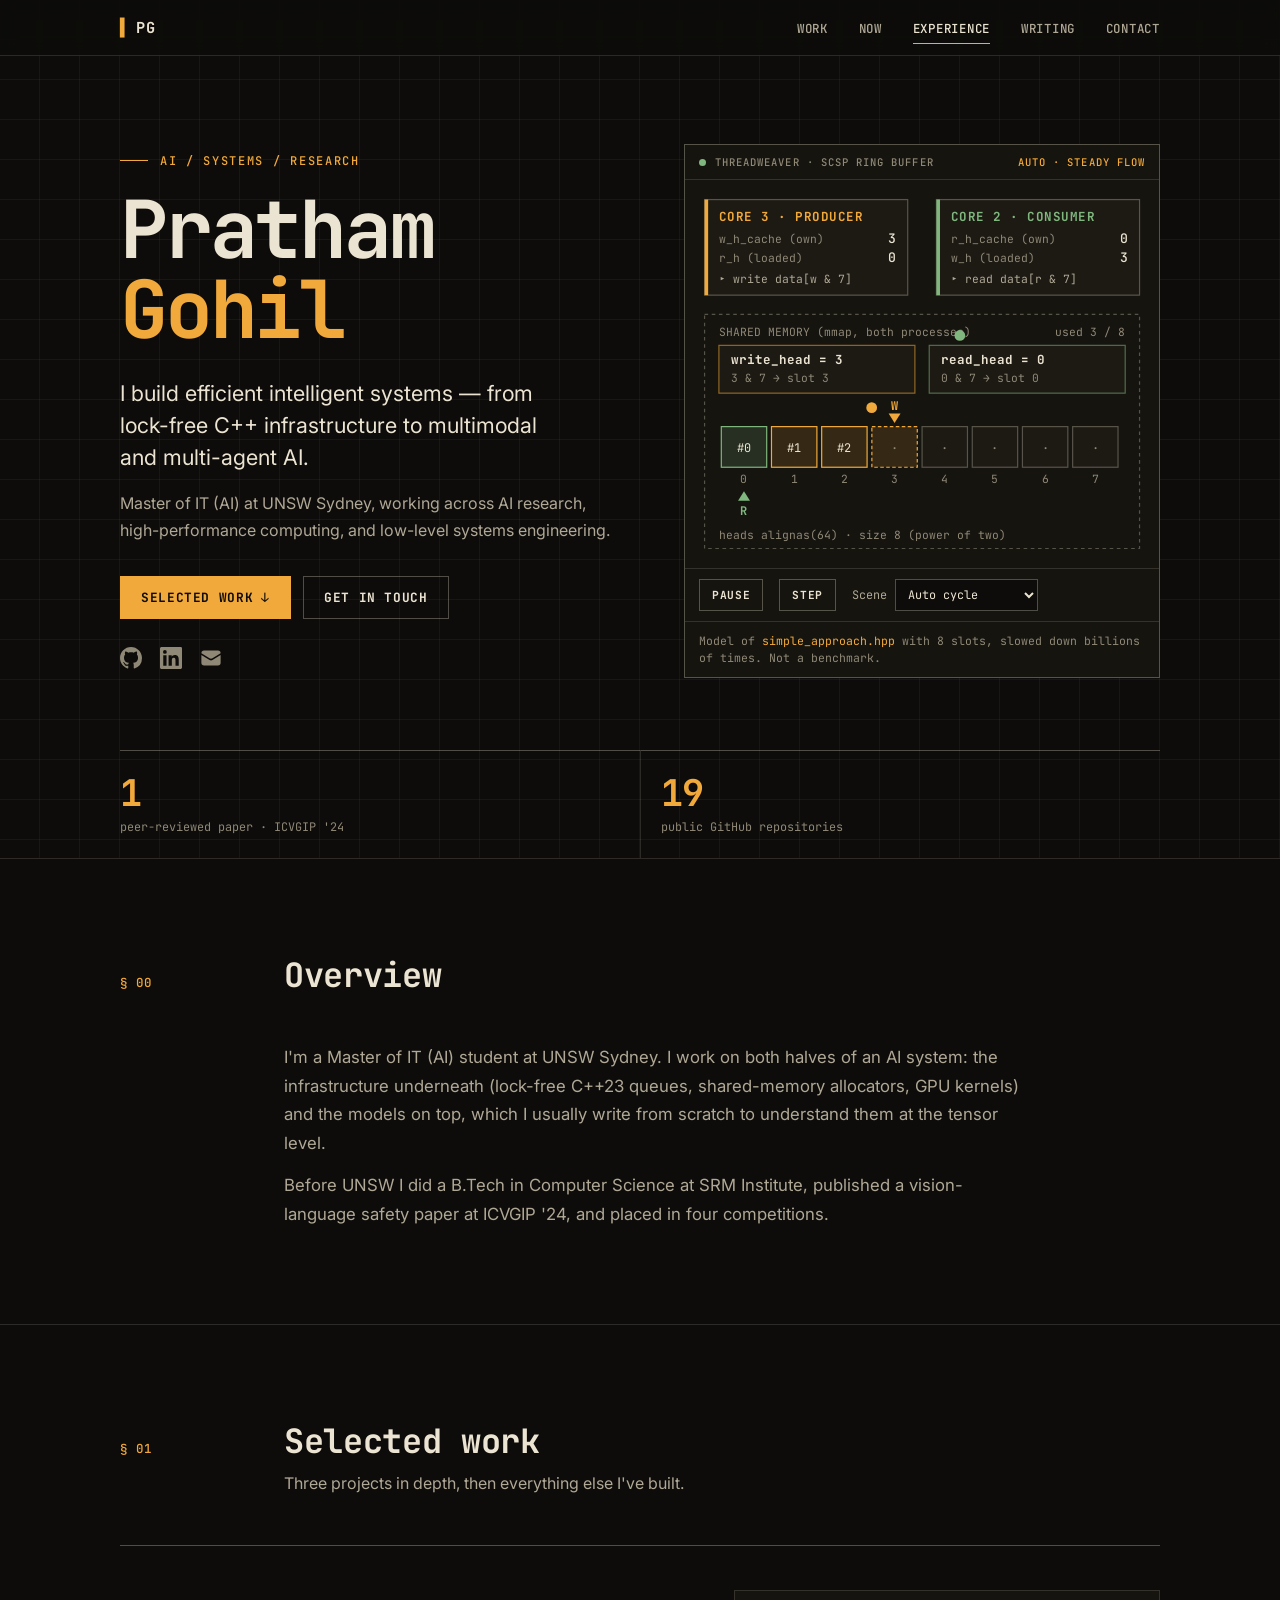
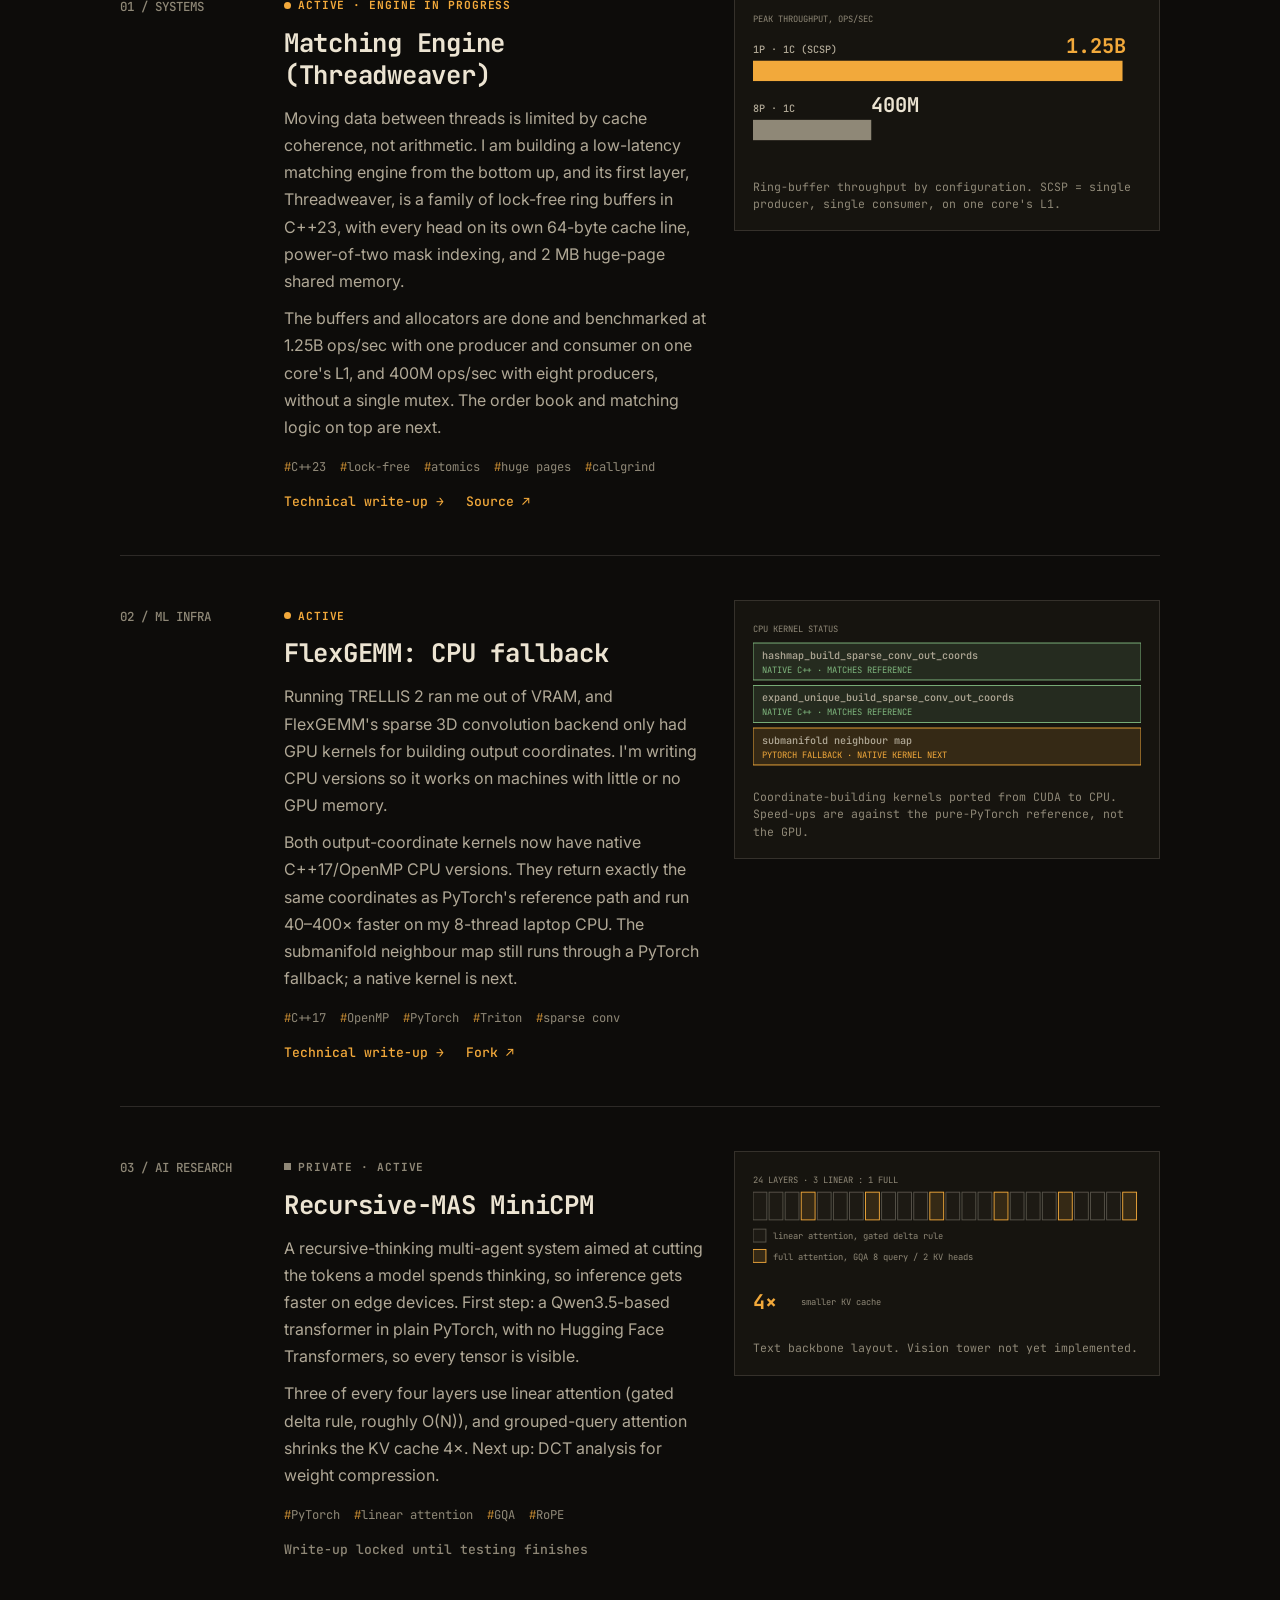
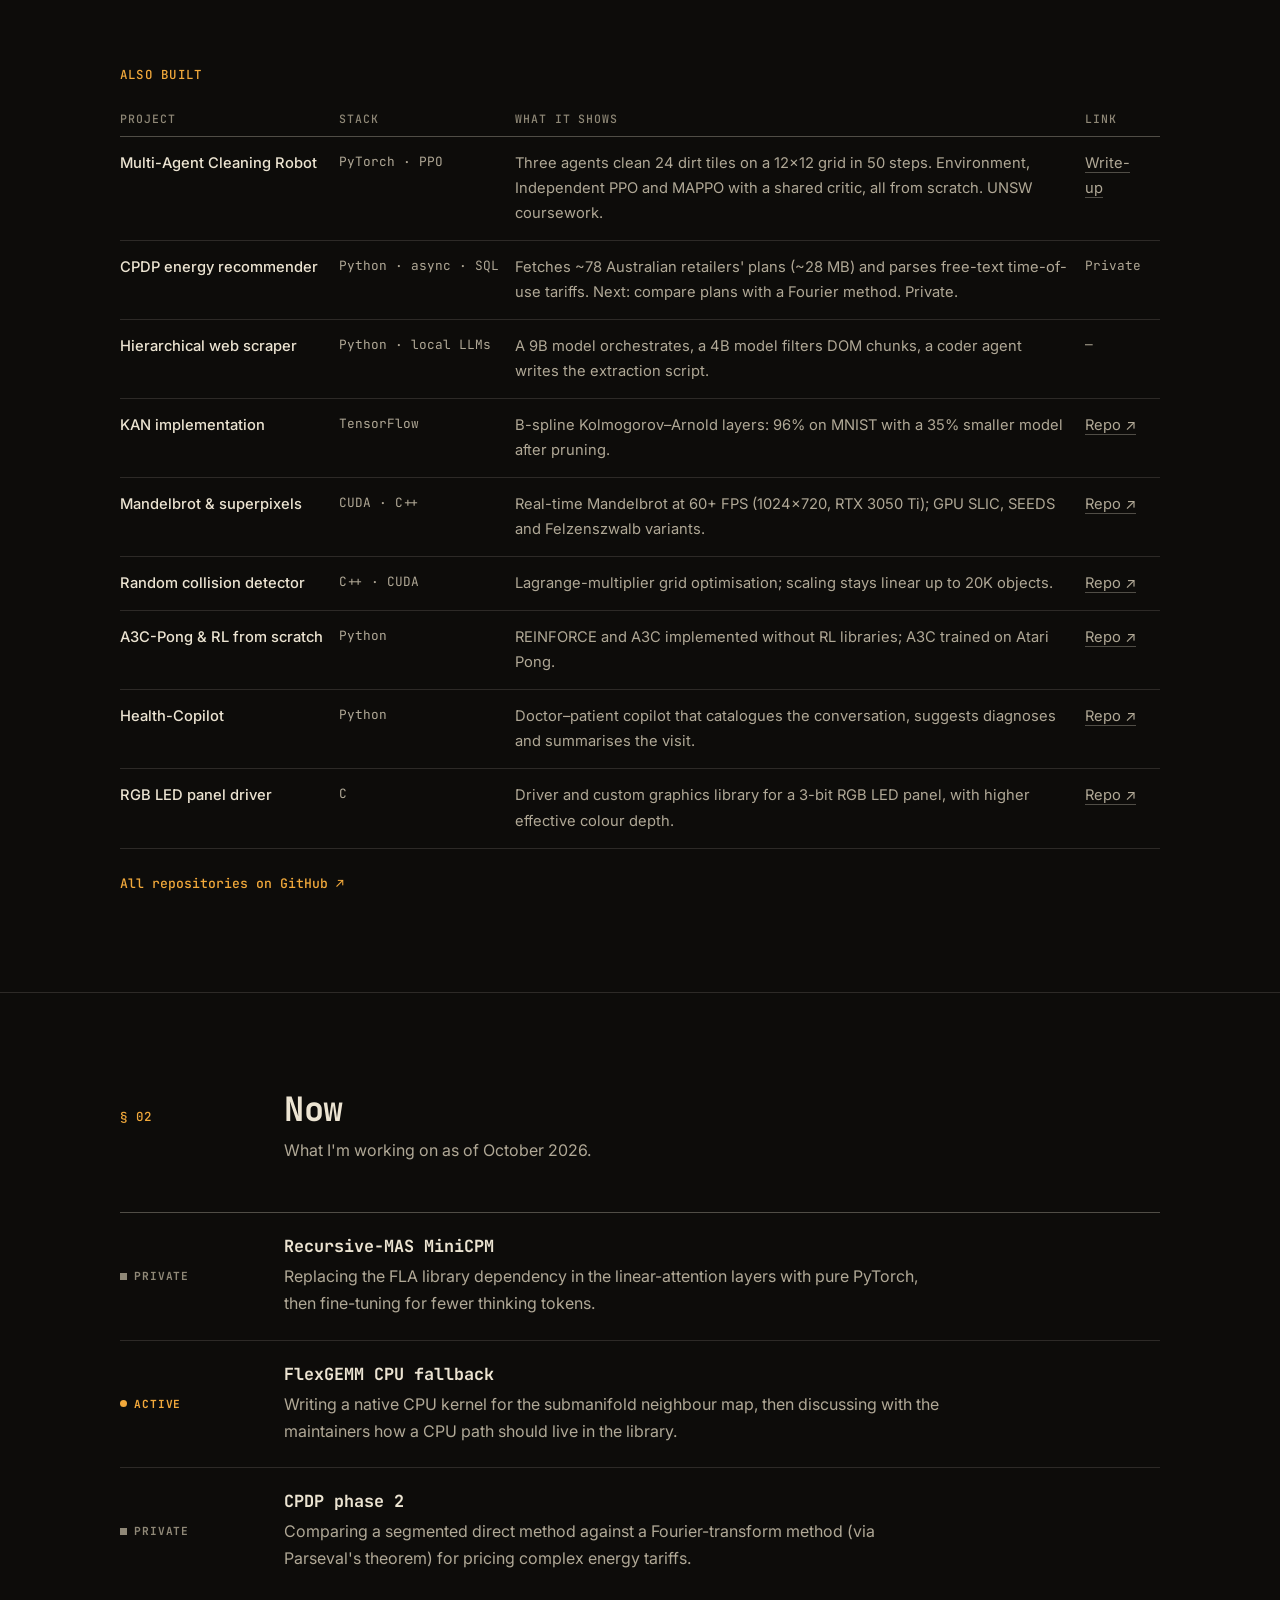
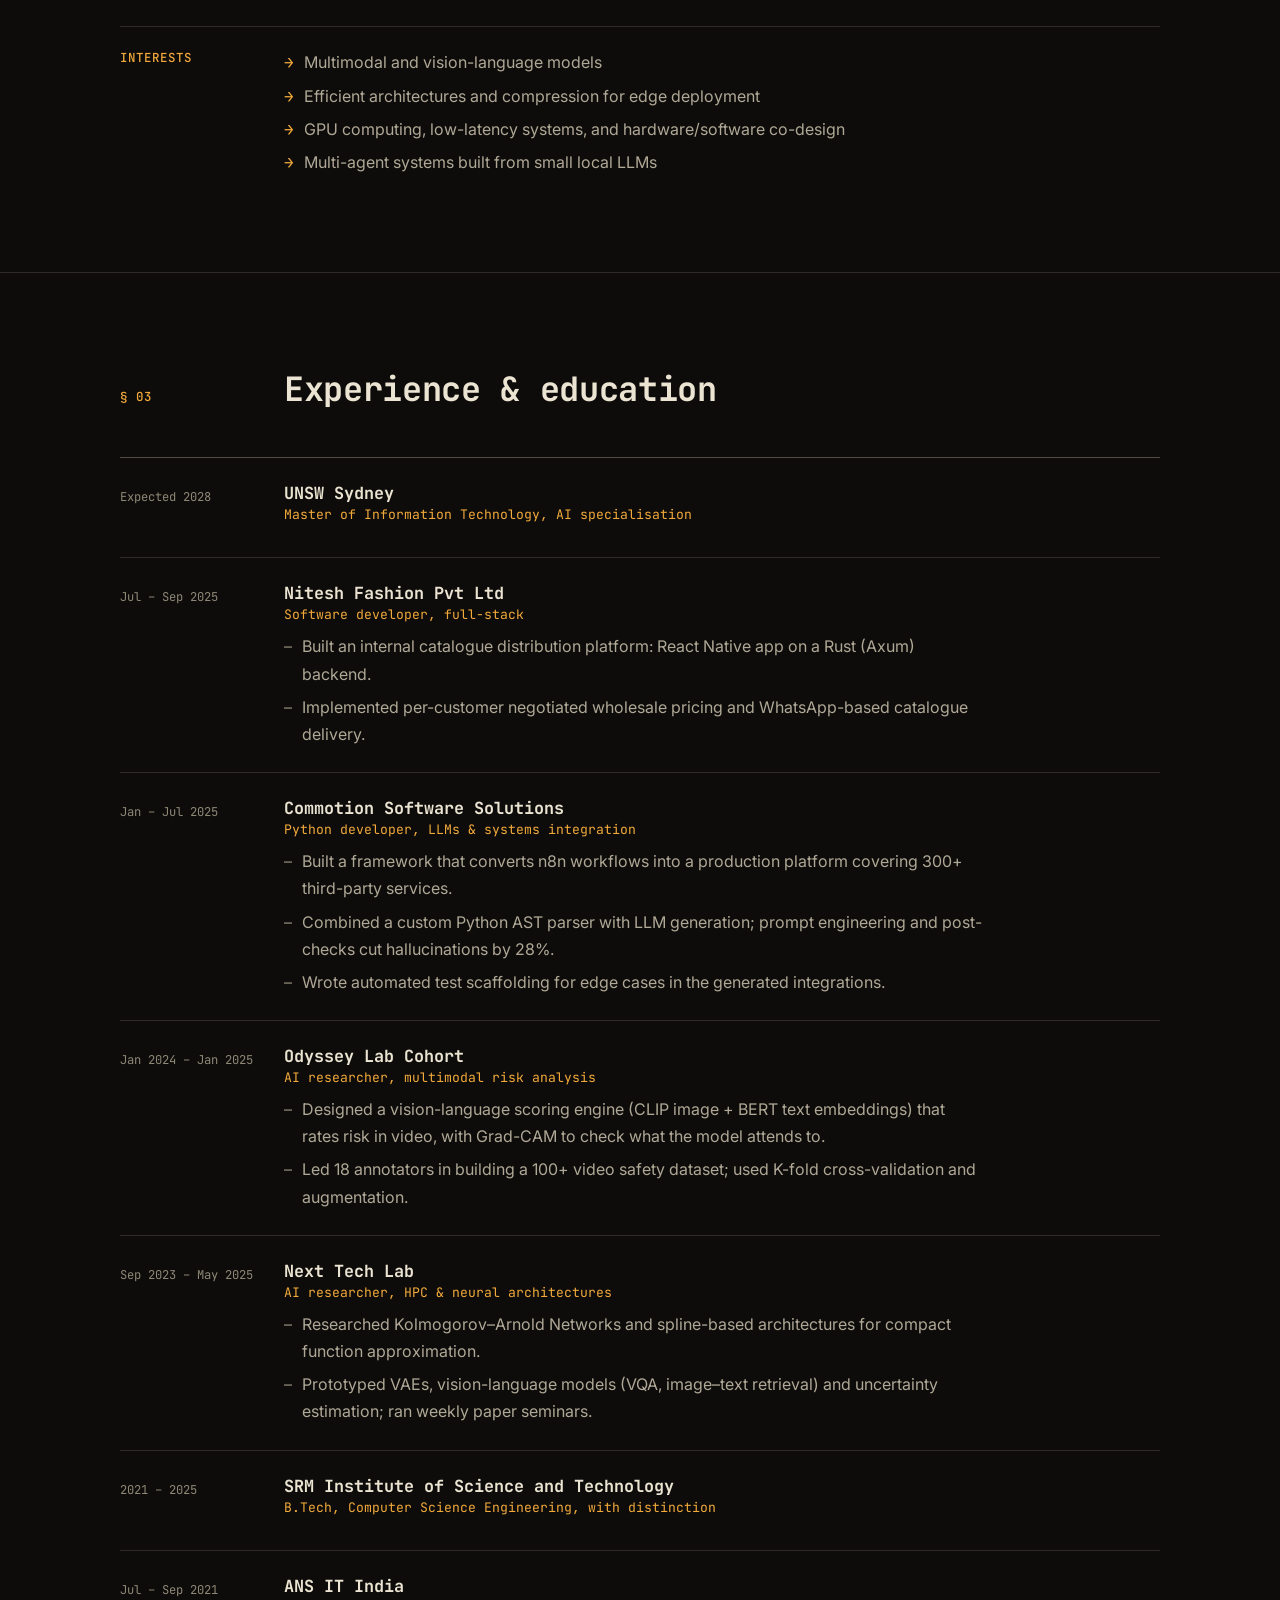
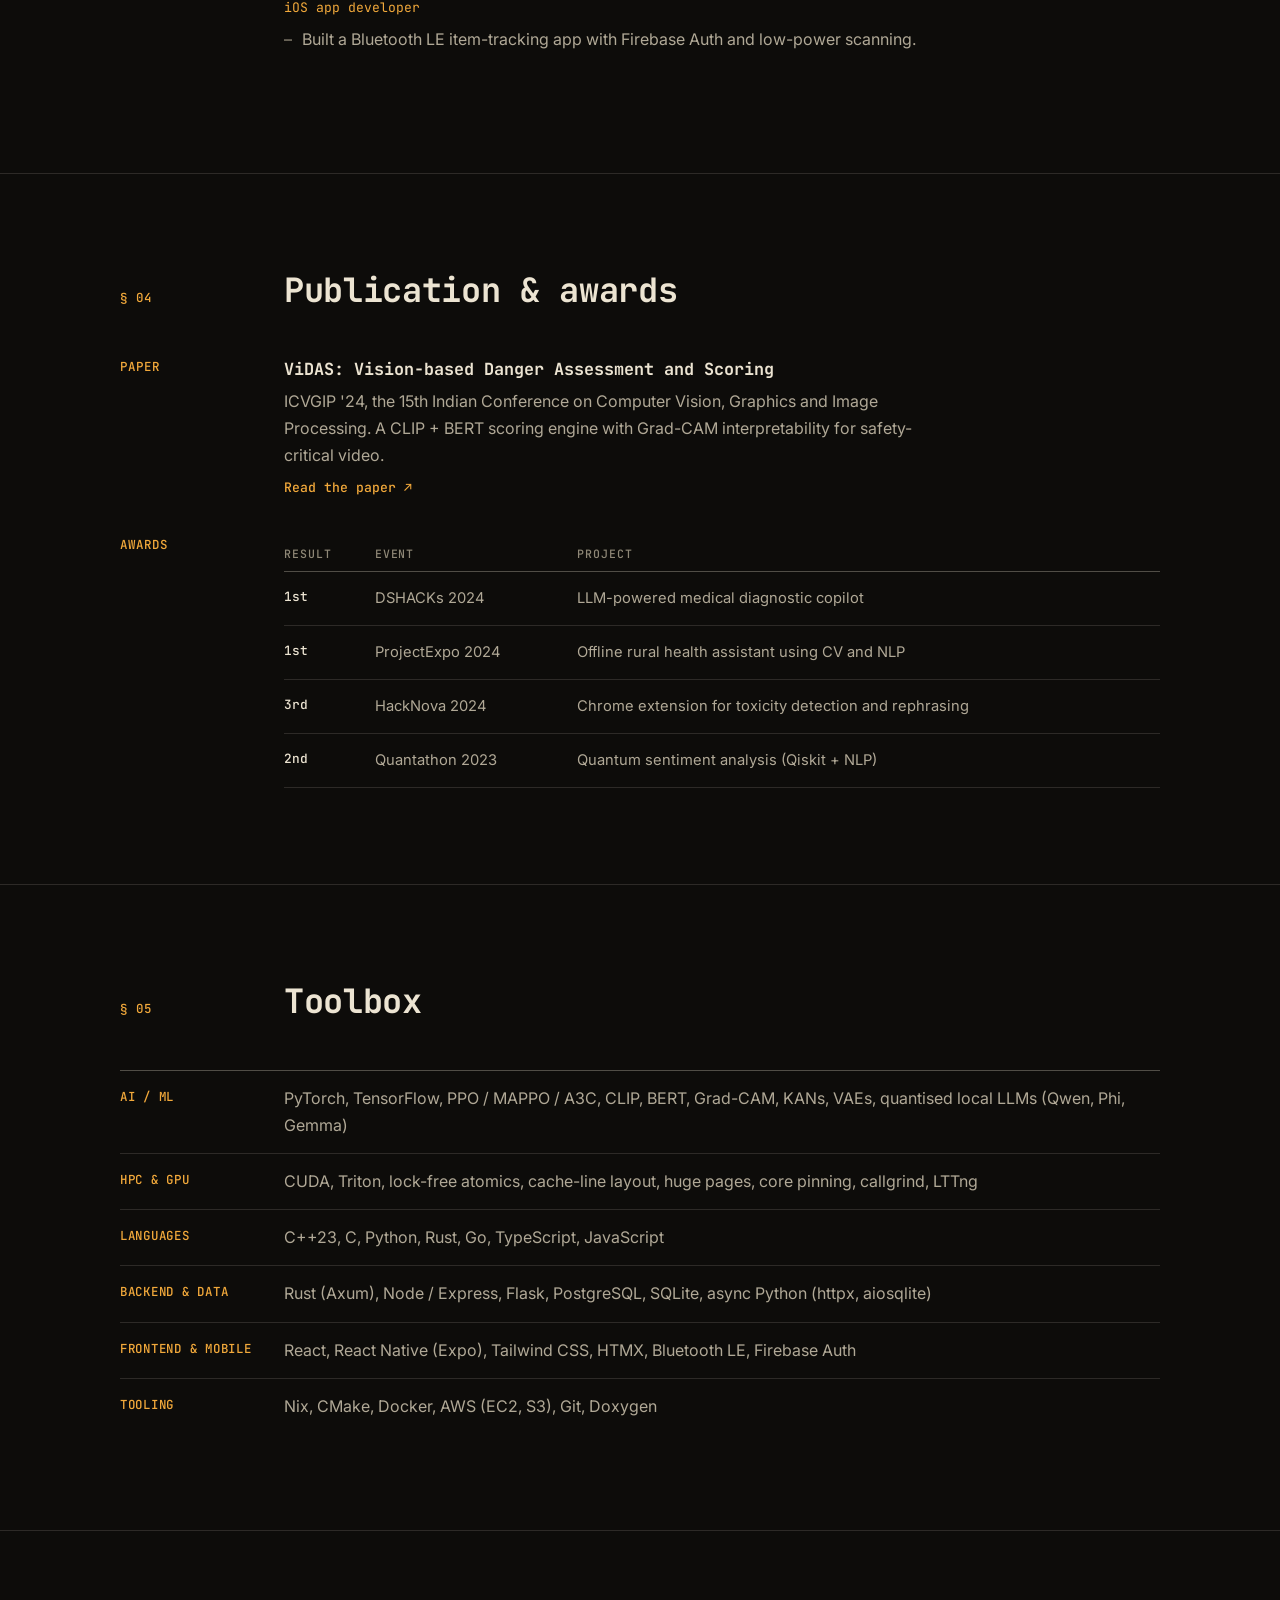
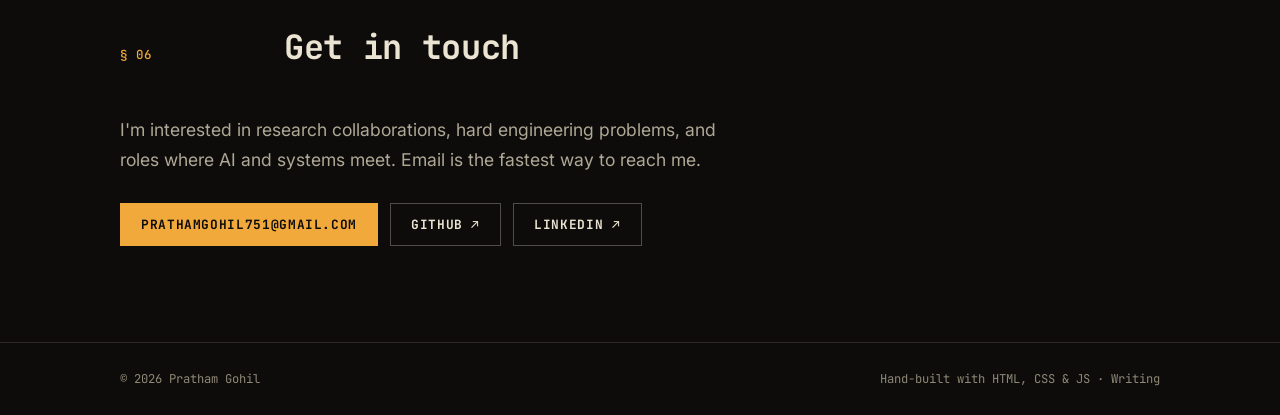
==== commit 7ca94f6c: "Merge Threadweaver and Matching Engine into one project Threadweaver is the messaging layer of the m" ====
--- a/index.html
+++ b/index.html
@@ -59,10 +59,8 @@
             </figure>
         </div>
         <div class="hero-metrics" aria-label="Selected metrics">
-            <div><strong>1.25B</strong><span>ops/sec · single producer, single consumer</span></div>
-            <div><strong>650M</strong><span>ops/sec · 8 producers, 1 consumer</span></div>
+            <div><strong>1</strong><span>peer-reviewed paper · ICVGIP '24</span></div>
             <div><strong>19</strong><span>public GitHub repositories</span></div>
-            <div><strong>1</strong><span>peer-reviewed paper · ICVGIP '24</span></div>
         </div>
     </section>
 
@@ -95,30 +93,29 @@
             <article class="work-item">
                 <span class="work-no">01 / SYSTEMS</span>
                 <div class="work-body">
-                    <span class="status-badge">Complete · engine in progress</span>
-                    <h3><a href="blog-threadweaver.html">Threadweaver: messaging for a matching engine</a></h3>
-                    <p>Moving data between threads is limited by cache coherence, not arithmetic. Threadweaver is a family of lock-free ring buffers in C++23, with every head on its own 64-byte cache line, power-of-two mask indexing, and 2&nbsp;MB huge-page shared memory.</p>
-                    <p>It is the foundation of a matching engine I am building: the buffers and allocators are done and benchmarked at 1.25B ops/sec with one producer and 650M ops/sec with eight, without a single mutex. The matching logic on top is next.</p>
+                    <span class="status-badge status-active">Active · engine in progress</span>
+                    <h3><a href="blog-matching-engine.html">Matching Engine (Threadweaver)</a></h3>
+                    <p>Moving data between threads is limited by cache coherence, not arithmetic. I am building a low-latency matching engine from the bottom up, and its first layer, Threadweaver, is a family of lock-free ring buffers in C++23, with every head on its own 64-byte cache line, power-of-two mask indexing, and 2&nbsp;MB huge-page shared memory.</p>
+                    <p>The buffers and allocators are done and benchmarked at 1.25B ops/sec with one producer and consumer on one core's L1, and 400M ops/sec with eight producers, without a single mutex. The order book and matching logic on top are next.</p>
                     <div class="tags"><span>C++23</span><span>lock-free</span><span>atomics</span><span>huge pages</span><span>callgrind</span></div>
                     <div class="work-links">
-                        <a class="link-arrow" href="blog-threadweaver.html">Technical write-up →</a>
-                        <a class="link-arrow" href="blog-matching-engine.html">Engine status →</a>
+                        <a class="link-arrow" href="blog-matching-engine.html">Technical write-up →</a>
                         <a class="link-arrow" href="https://github.com/RisingRedstone/Matching-Engine-Threadweaver" target="_blank" rel="noopener">Source ↗</a>
                     </div>
                 </div>
                 <figure class="work-visual">
                     <svg viewBox="0 0 420 170" role="img" aria-labelledby="bench-t bench-d">
                         <title id="bench-t">Ring buffer throughput by configuration</title>
-                        <desc id="bench-d">Bar chart. Single producer, single consumer: 1.25 billion operations per second. Eight producers, one consumer: 650 million operations per second.</desc>
+                        <desc id="bench-d">Bar chart. Single producer, single consumer: 1.25 billion operations per second. Eight producers, one consumer: 400 million operations per second.</desc>
                         <text class="v-dim" x="0" y="14">PEAK THROUGHPUT, OPS/SEC</text>
                         <text class="v-txt" x="0" y="48">1P · 1C (SCSP)</text>
                         <rect class="v-bar" x="0" y="56" width="400" height="22"/>
                         <text class="v-num" x="404" y="48" text-anchor="end">1.25B</text>
                         <text class="v-txt" x="0" y="112">8P · 1C</text>
-                        <rect class="v-bar-2" x="0" y="120" width="208" height="22"/>
-                        <text class="v-num" x="212" y="112" text-anchor="start" style="fill:var(--text)">650M</text>
+                        <rect class="v-bar-2" x="0" y="120" width="128" height="22"/>
+                        <text class="v-num" x="128" y="112" text-anchor="start" style="fill:var(--text)">400M</text>
                     </svg>
-                    <figcaption>Ring-buffer throughput by configuration. SCSP = single producer, single consumer.</figcaption>
+                    <figcaption>Ring-buffer throughput by configuration. SCSP = single producer, single consumer, on one core's L1.</figcaption>
                 </figure>
             </article>
 
--- a/styles.css
+++ b/styles.css
@@ -188,7 +188,7 @@
 
 .hero-metrics {
     max-width: var(--container); margin: clamp(40px, 6vw, 72px) auto 0; padding: 0 var(--gutter);
-    display: grid; grid-template-columns: repeat(4, 1fr);
+    display: grid; grid-template-columns: repeat(2, 1fr);
 }
 .hero-metrics > div { padding: 22px 20px 22px 0; border-top: 1px solid var(--rule-strong); }
 .hero-metrics > div + div { padding-left: 20px; border-left: 1px solid var(--rule); }
@@ -368,7 +368,6 @@
     .work-item { grid-template-columns: 1fr; }
     .work-no { padding-top: 0; }
     .hero-metrics { grid-template-columns: repeat(2, 1fr); }
-    .hero-metrics > div:nth-child(3) { padding-left: 0; border-left: 0; }
 }
 @media (max-width: 760px) {
     .nav-toggle { display: flex; }
